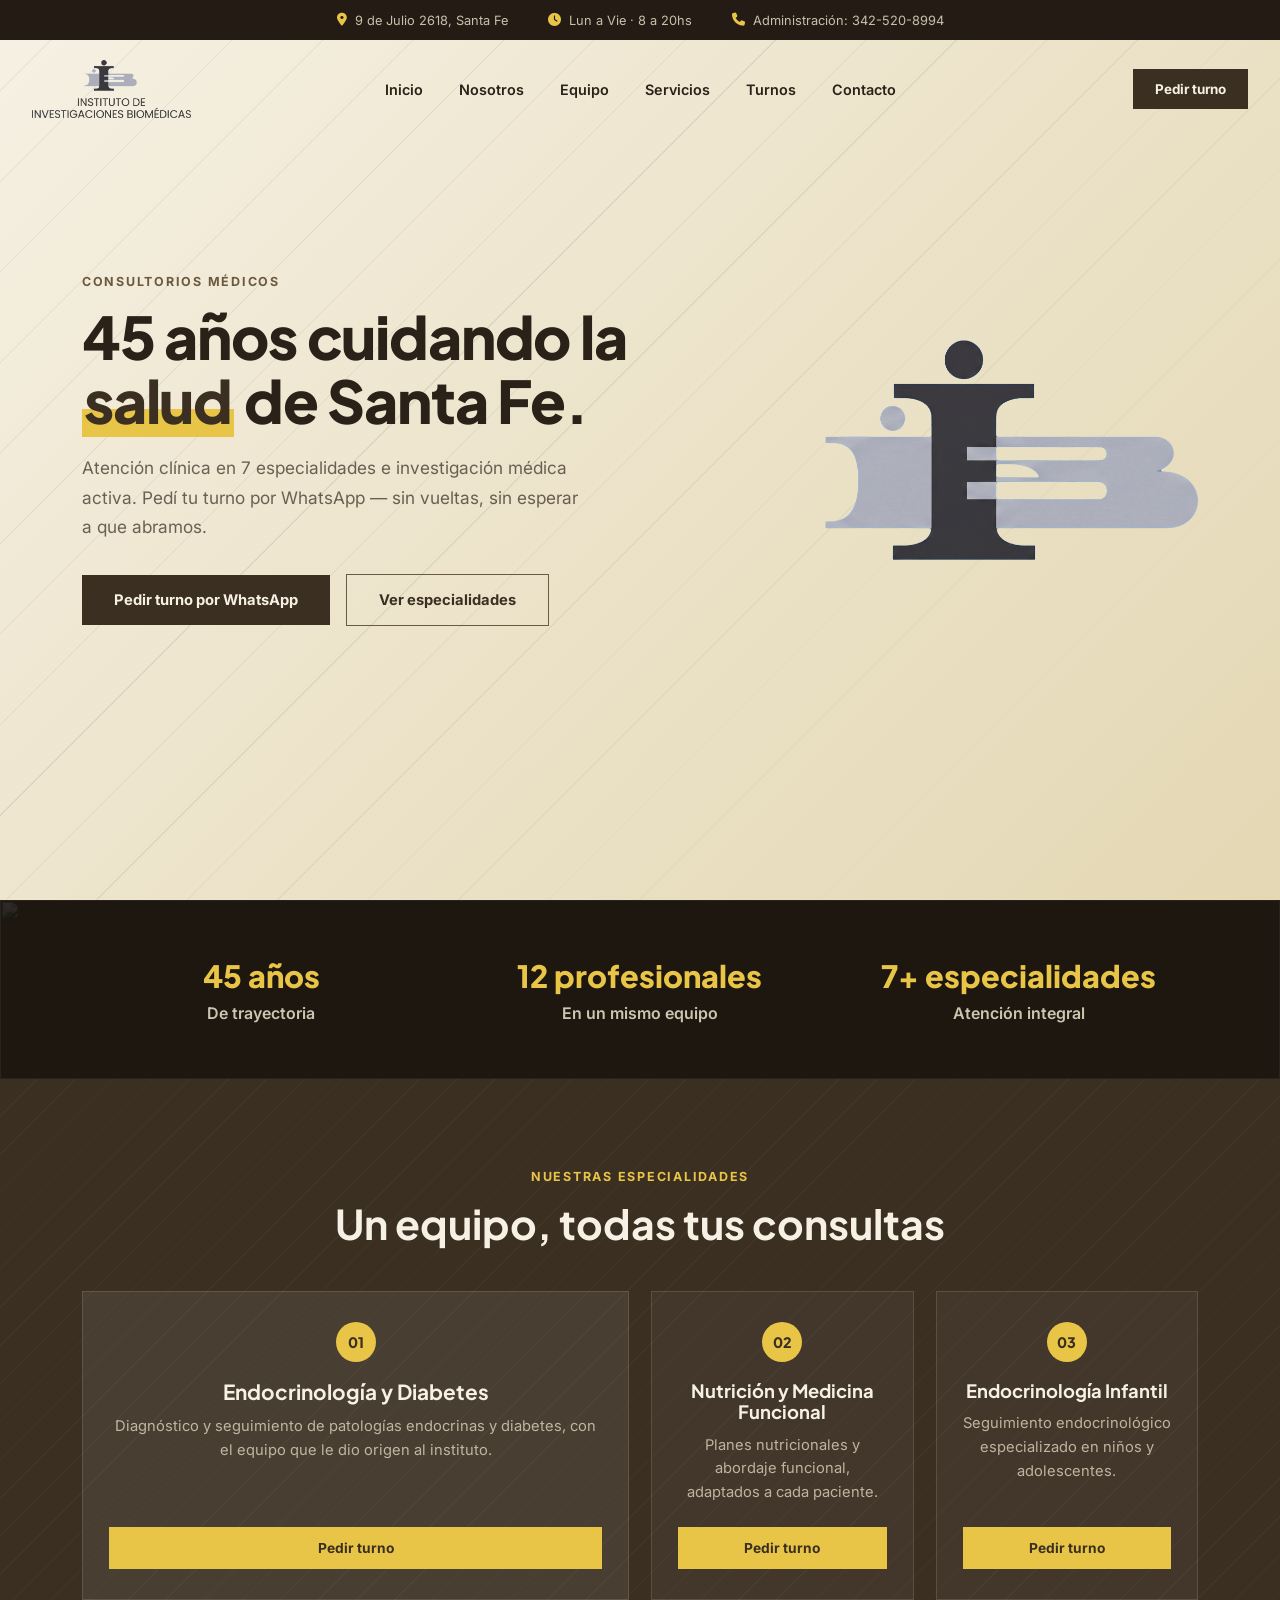
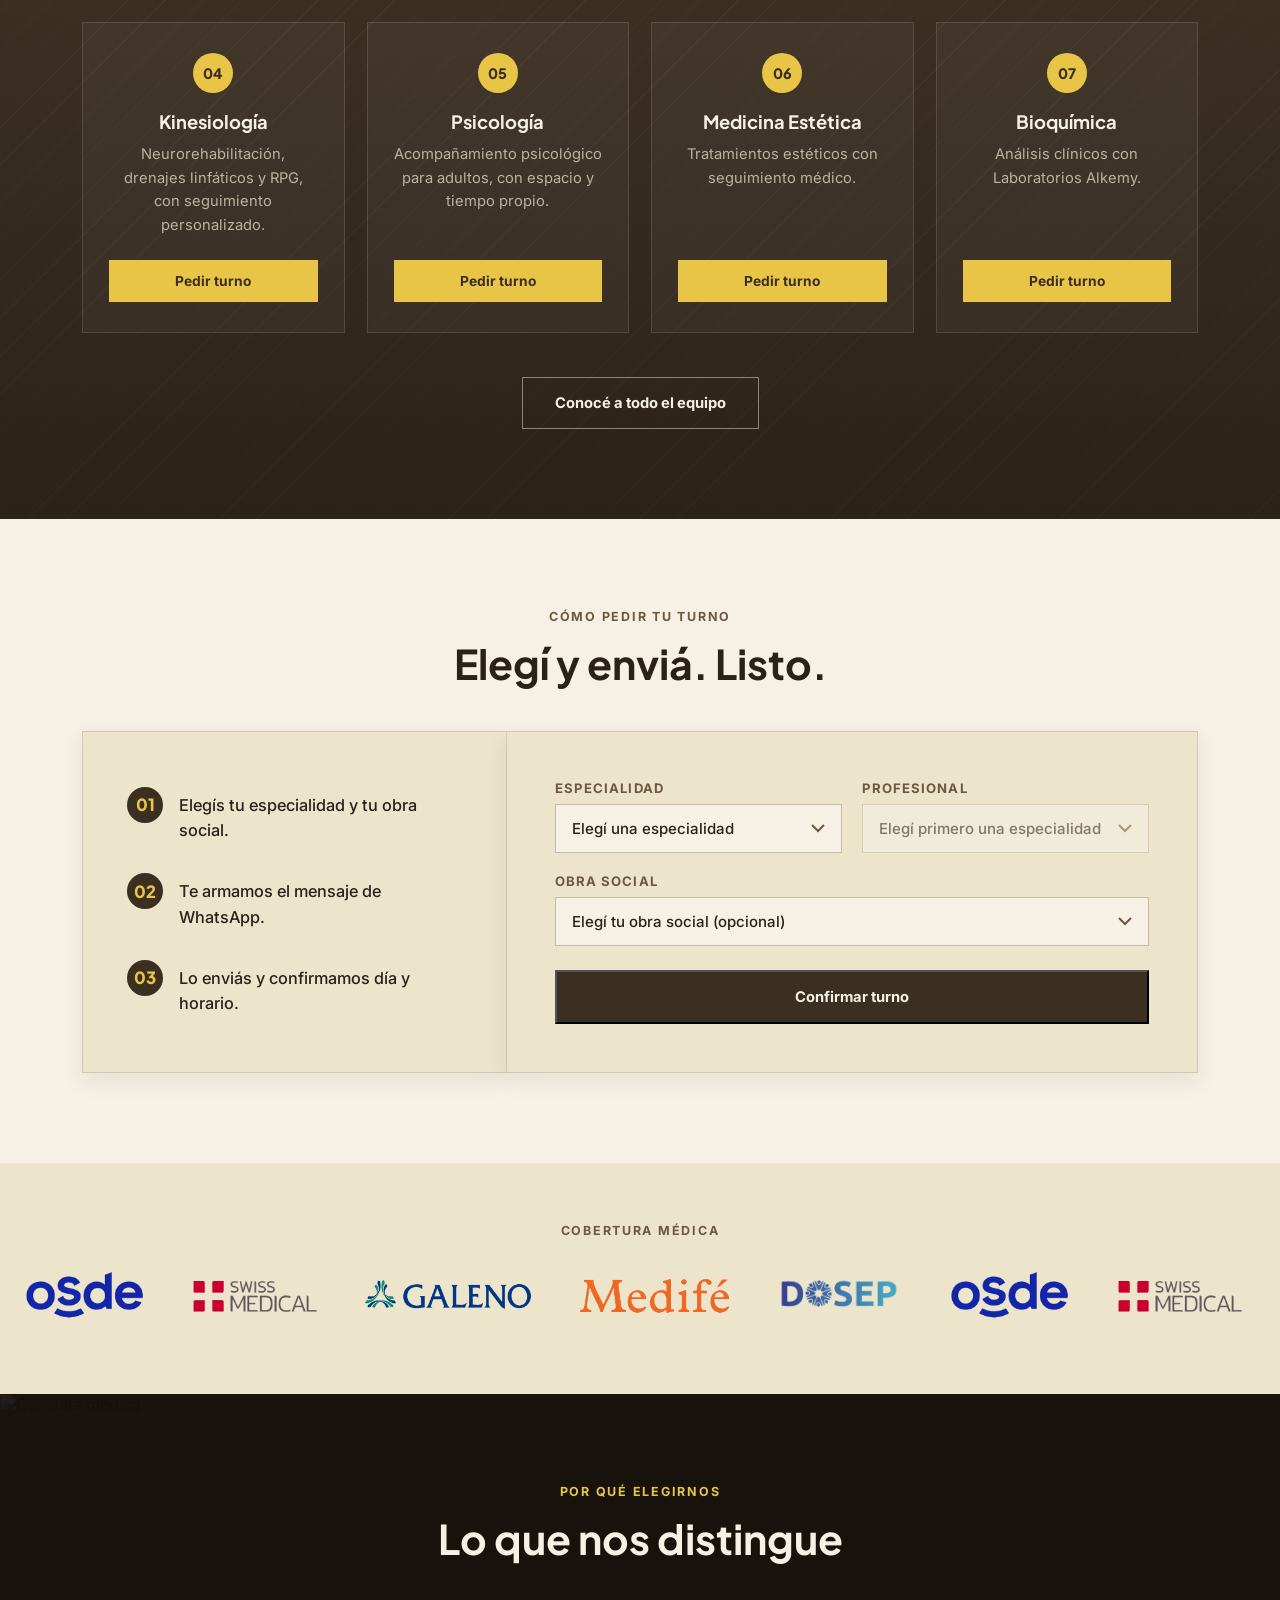
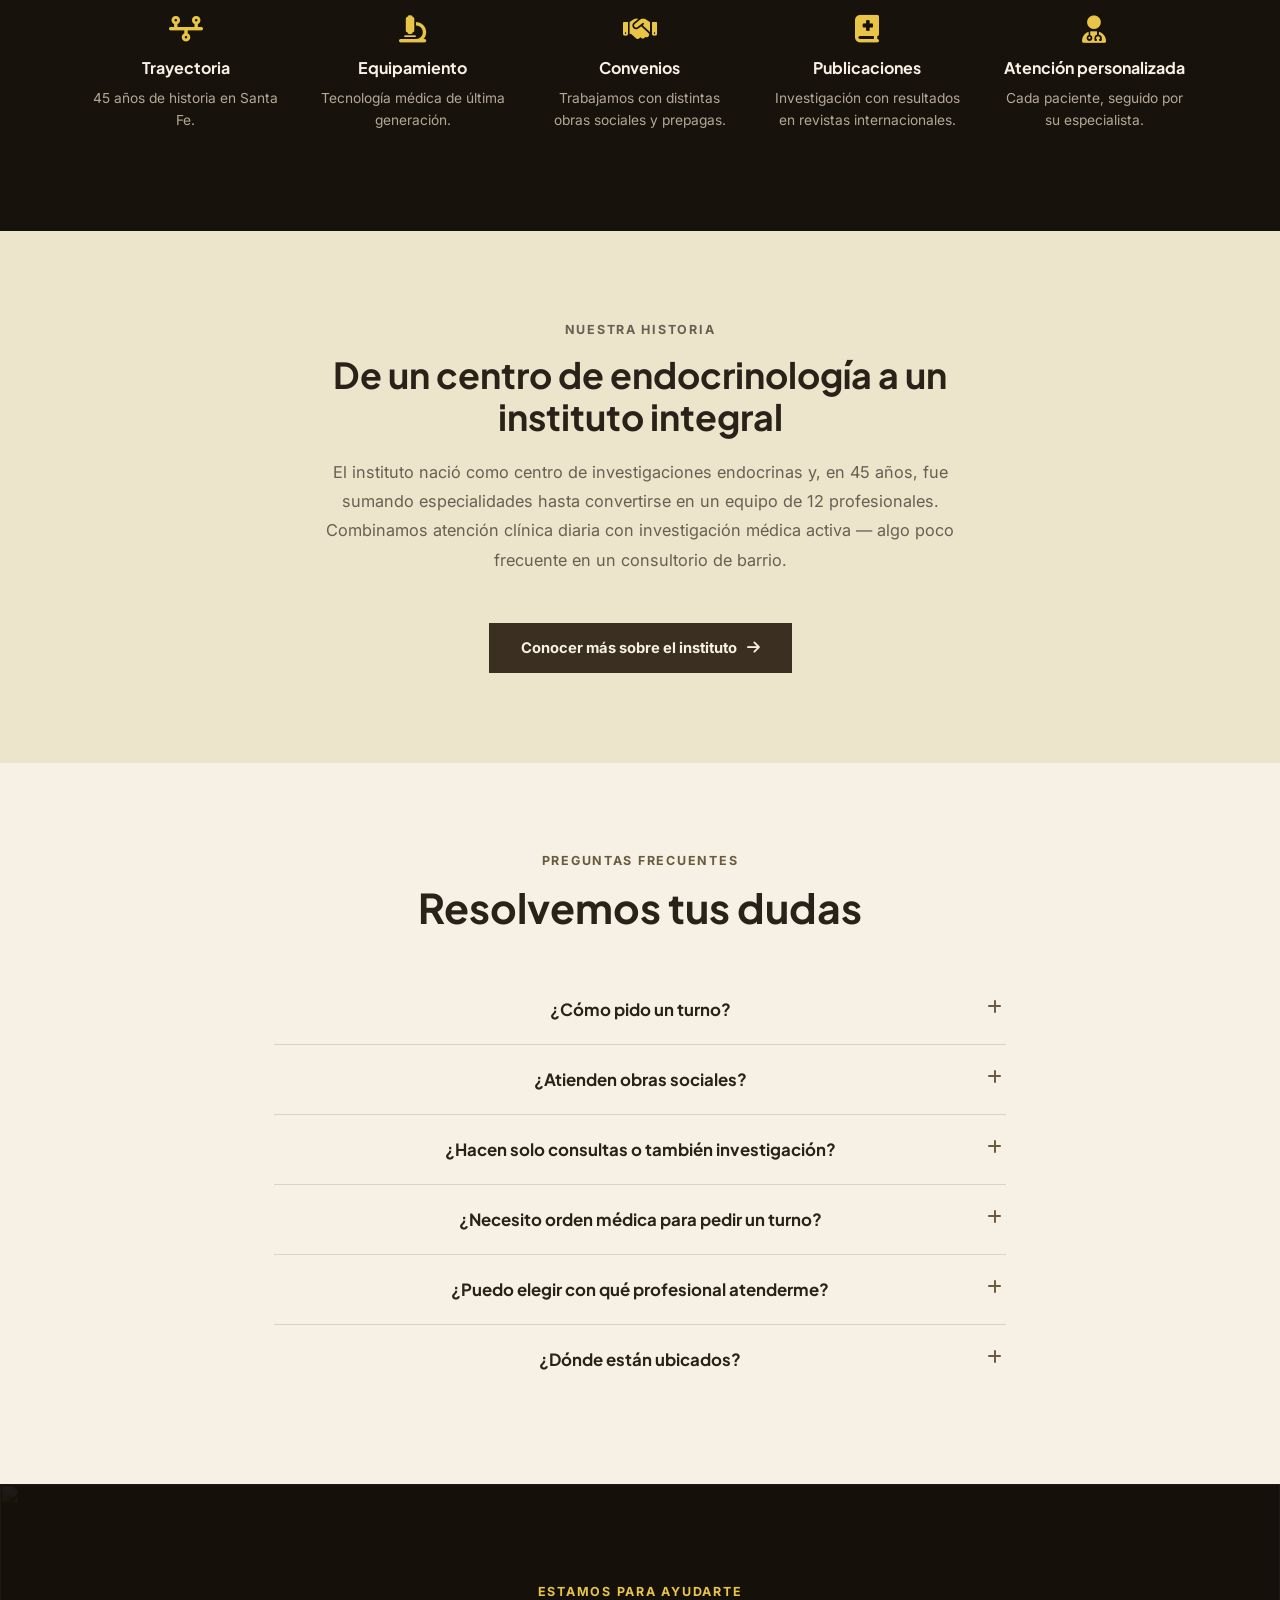
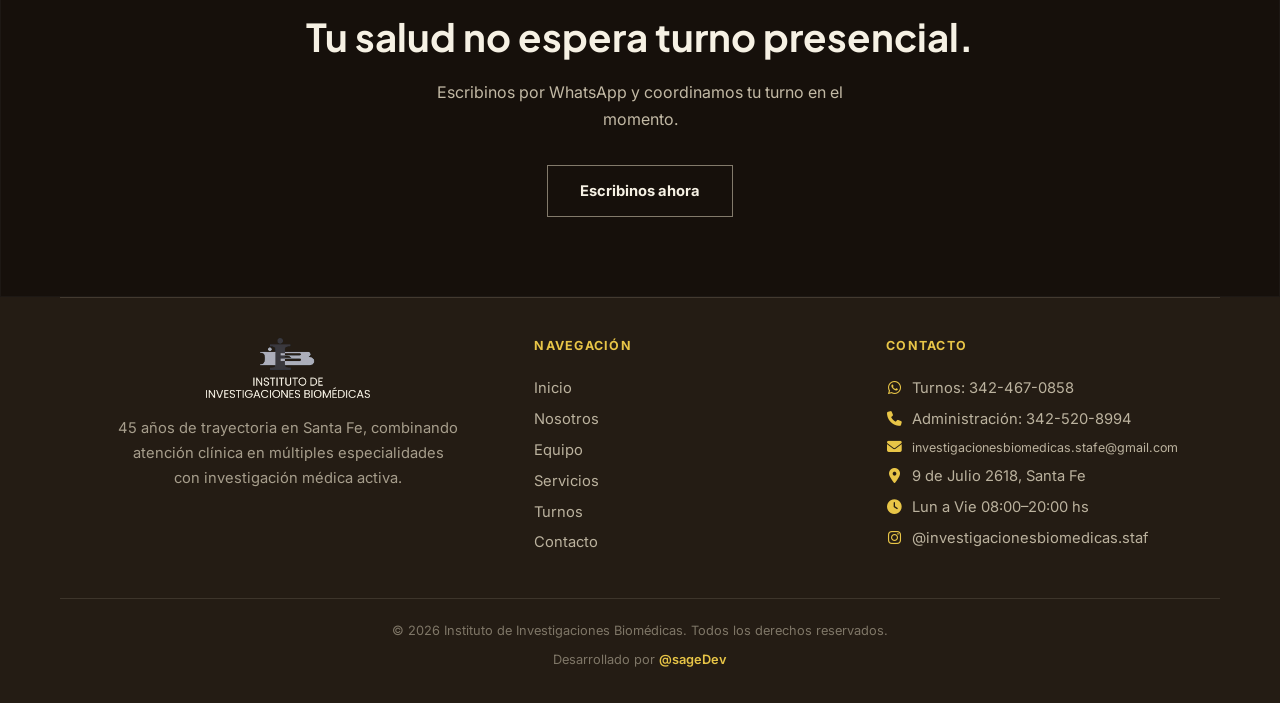
==== index.html @ 54dab8b4 "first commit" ====
<!DOCTYPE html>
<html lang="es">
<head>
<meta charset="UTF-8" />
<meta name="viewport" content="width=device-width, initial-scale=1.0" />
<title>Instituto de Investigaciones Biomédicas — Santa Fe</title>
<meta name="description" content="45 años de trayectoria en Santa Fe. Atención clínica en 7 especialidades e investigación médica activa. Pedí tu turno por WhatsApp." />
<link rel="icon" type="image/png" href="favicon.png" />
<meta property="og:title" content="Instituto de Investigaciones Biomédicas — Santa Fe" />
<meta property="og:description" content="45 años cuidando la salud de Santa Fe." />
<meta property="og:image" content="og.png" />
<link rel="preconnect" href="https://fonts.googleapis.com">
<link rel="preconnect" href="https://fonts.gstatic.com" crossorigin>
<link href="https://fonts.googleapis.com/css2?family=Plus+Jakarta+Sans:wght@500;600;700;800&family=Inter:wght@400;500;600;700&display=swap" rel="stylesheet">
<link rel="stylesheet" href="https://cdnjs.cloudflare.com/ajax/libs/font-awesome/6.4.0/css/all.min.css">
<link rel="stylesheet" href="styles.css" />
</head>
<body>

<div class="topbar" id="topbar">
  <div class="topbar-inner">
    <a href="https://www.google.com/maps/search/?api=1&query=9+de+Julio+2618,+Santa+Fe" target="_blank" rel="noopener"><i class="fa-solid fa-location-dot"></i> 9 de Julio 2618, Santa Fe</a>
    <span><i class="fa-solid fa-clock"></i> Lun a Vie · 8 a 20hs</span>
    <a href="tel:+543425208994" target="_blank" rel="noopener"><i class="fa-solid fa-phone"></i> Administración: 342-520-8994</a>
  </div>
</div>

<header id="siteHeader">
  <div class="h-inner">
    <a class="h-logo" href="index.html#top">
      <img src="logo-texto.png" alt="Instituto de Investigaciones Biomédicas" />
    </a>
    <nav class="desk">
      <a href="index.html#top">Inicio</a>
      <a href="nosotros.html">Nosotros</a>
      <a href="equipo.html">Equipo</a>
      <a href="index.html#especialidades">Servicios</a>
      <a href="index.html#turno">Turnos</a>
      <a href="contacto.html">Contacto</a>
    </nav>
    <a href="https://wa.me/5493424670858?text=Hola%2C%20quiero%20pedir%20un%20turno." class="h-cta" target="_blank" rel="noopener">Pedir turno</a>
  </div>
</header>

<div class="burger" id="burger">
  <span></span><span></span><span></span>
</div>
<div id="moverlay"></div>
<nav id="mnav">
  <img src="logo-texto.png" alt="Instituto de Investigaciones Biomédicas" class="mnav-badge" />
  <div class="mnav-divider"></div>
  <a href="index.html#top">Inicio</a>
  <a href="nosotros.html">Nosotros</a>
  <a href="equipo.html">Equipo</a>
  <a href="index.html#especialidades">Servicios</a>
  <a href="index.html#turno">Turnos</a>
  <a href="contacto.html">Contacto</a>
  <a href="https://wa.me/5493424670858?text=Hola%2C%20quiero%20pedir%20un%20turno." class="mnav-cta" target="_blank" rel="noopener">Pedir turno</a>
</nav>

<!-- ═══ HERO ═══ -->
<section class="hero" id="top">
  <div class="hero-grid">
    <div class="hero-inner">
      <p class="eyebrow reveal">Consultorios médicos</p>
      <h1 class="reveal">45 años cuidando la <em>salud</em> de Santa&nbsp;Fe.</h1>
      <p class="hero-sub reveal">Atención clínica en 7 especialidades e investigación médica activa. Pedí tu turno por WhatsApp — sin vueltas, sin esperar a que abramos.</p>
      <div class="hero-ctas reveal">
        <a href="https://wa.me/5493424670858?text=Hola%2C%20quiero%20pedir%20un%20turno." class="btn btn-solid" target="_blank" rel="noopener">Pedir turno por WhatsApp</a>
        <a href="#especialidades" class="btn btn-ghost">Ver especialidades</a>
      </div>
    </div>
    <div class="hero-visual reveal">
      <img src="isologo.png" alt="" />
    </div>
  </div>
</section>

<!-- ═══ FRANJA DE IDENTIDAD ═══ -->
<section class="id-strip">
  <div class="id-strip-bg"><img src="https://images.pexels.com/photos/33812025/pexels-photo-33812025.jpeg?cs=srgb&fm=jpg" alt="" /></div>
  <div class="id-strip-tint"></div>
  <div class="id-strip-inner">
    <div class="id-stat reveal">
      <span class="id-num"><span class="count" data-target="45">0</span> años</span>
      <span class="id-label">De trayectoria</span>
    </div>
    <div class="id-stat reveal">
      <span class="id-num"><span class="count" data-target="12">0</span> profesionales</span>
      <span class="id-label">En un mismo equipo</span>
    </div>
    <div class="id-stat reveal">
      <span class="id-num"><span class="count" data-target="7">0</span>+ especialidades</span>
      <span class="id-label">Atención integral</span>
    </div>
  </div>
</section>

<!-- ═══ ESPECIALIDADES ═══ -->
<section class="specialties" id="especialidades">
  <div class="sec-head">
    <p class="eyebrow reveal">Nuestras especialidades</p>
    <h2 class="reveal">Un equipo, todas tus consultas</h2>
  </div>
  <div class="specialties-grid">
    <div class="spec-card reveal">
      <span class="spec-badge">01</span>
      <h3>Endocrinología y Diabetes</h3>
      <p>Diagnóstico y seguimiento de patologías endocrinas y diabetes, con el equipo que le dio origen al instituto.</p>
      <a href="https://wa.me/5493424670858?text=Hola%2C%20quiero%20pedir%20un%20turno%20en%20Endocrinolog%C3%ADa%20y%20Diabetes." class="spec-btn" target="_blank" rel="noopener">Pedir turno</a>
    </div>
    <div class="spec-card reveal">
      <span class="spec-badge">02</span>
      <h3>Nutrición y Medicina Funcional</h3>
      <p>Planes nutricionales y abordaje funcional, adaptados a cada paciente.</p>
      <a href="https://wa.me/5493424670858?text=Hola%2C%20quiero%20pedir%20un%20turno%20en%20Nutrici%C3%B3n%20y%20Medicina%20Funcional." class="spec-btn" target="_blank" rel="noopener">Pedir turno</a>
    </div>
    <div class="spec-card reveal">
      <span class="spec-badge">03</span>
      <h3>Endocrinología Infantil</h3>
      <p>Seguimiento endocrinológico especializado en niños y adolescentes.</p>
      <a href="https://wa.me/5493424670858?text=Hola%2C%20quiero%20pedir%20un%20turno%20en%20Endocrinolog%C3%ADa%20Infantil." class="spec-btn" target="_blank" rel="noopener">Pedir turno</a>
    </div>
    <div class="spec-card reveal">
      <span class="spec-badge">04</span>
      <h3>Kinesiología</h3>
      <p>Neurorehabilitación, drenajes linfáticos y RPG, con seguimiento personalizado.</p>
      <a href="https://wa.me/5493424670858?text=Hola%2C%20quiero%20pedir%20un%20turno%20en%20Kinesiolog%C3%ADa." class="spec-btn" target="_blank" rel="noopener">Pedir turno</a>
    </div>
    <div class="spec-card reveal">
      <span class="spec-badge">05</span>
      <h3>Psicología</h3>
      <p>Acompañamiento psicológico para adultos, con espacio y tiempo propio.</p>
      <a href="https://wa.me/5493424670858?text=Hola%2C%20quiero%20pedir%20un%20turno%20en%20Psicolog%C3%ADa." class="spec-btn" target="_blank" rel="noopener">Pedir turno</a>
    </div>
    <div class="spec-card reveal">
      <span class="spec-badge">06</span>
      <h3>Medicina Estética</h3>
      <p>Tratamientos estéticos con seguimiento médico.</p>
      <a href="https://wa.me/5493424670858?text=Hola%2C%20quiero%20pedir%20un%20turno%20en%20Medicina%20Est%C3%A9tica." class="spec-btn" target="_blank" rel="noopener">Pedir turno</a>
    </div>
    <div class="spec-card reveal">
      <span class="spec-badge">07</span>
      <h3>Bioquímica</h3>
      <p>Análisis clínicos con Laboratorios Alkemy.</p>
      <a href="https://wa.me/5493424670858?text=Hola%2C%20quiero%20pedir%20un%20turno%20para%20an%C3%A1lisis%20bioqu%C3%ADmicos." class="spec-btn" target="_blank" rel="noopener">Pedir turno</a>
    </div>
  </div>
  <div class="specialties-more">
    <a href="equipo.html" class="btn btn-ghost-light">Conocé a todo el equipo</a>
  </div>
</section>

<!-- ═══ PEDÍ TU TURNO — widget interactivo ═══ -->
<section class="turno-block" id="turno">
  <div class="sec-head">
    <p class="eyebrow reveal">Cómo pedir tu turno</p>
    <h2 class="reveal">Elegí y enviá. Listo.</h2>
  </div>
  <div class="turno-card reveal">
    <div class="turno-card-steps">
      <div class="turno-step"><span class="turno-step-num">01</span><p>Elegís tu especialidad y tu obra social.</p></div>
      <div class="turno-step"><span class="turno-step-num">02</span><p>Te armamos el mensaje de WhatsApp.</p></div>
      <div class="turno-step"><span class="turno-step-num">03</span><p>Lo enviás y confirmamos día y horario.</p></div>
    </div>
    <div class="turno-card-divider"></div>
    <div class="turno-card-form">
      <div class="turno-form-grid">
        <div class="turno-field">
          <p class="turno-widget-label">Especialidad</p>
          <select id="turnoEspecialidad" class="turno-select">
            <option value="">Elegí una especialidad</option>
            <option value="Endocrinología y Diabetes">Endocrinología y Diabetes</option>
            <option value="Nutrición y Medicina Funcional">Nutrición y Medicina Funcional</option>
            <option value="Endocrinología Infantil">Endocrinología Infantil</option>
            <option value="Kinesiología">Kinesiología</option>
            <option value="Psicología">Psicología</option>
            <option value="Medicina Estética">Medicina Estética</option>
            <option value="Bioquímica">Bioquímica</option>
          </select>
        </div>
        <div class="turno-field">
          <p class="turno-widget-label">Profesional</p>
          <select id="turnoProfesional" class="turno-select" disabled>
            <option value="">Elegí primero una especialidad</option>
          </select>
        </div>
        <div class="turno-field turno-field-full">
          <p class="turno-widget-label">Obra social</p>
          <select id="turnoObraSocial" class="turno-select">
            <option value="">Elegí tu obra social (opcional)</option>
            <option value="OSDE">OSDE</option>
            <option value="Swiss Medical">Swiss Medical</option>
            <option value="Galeno">Galeno</option>
            <option value="Medifé">Medifé</option>
            <option value="DOSEP">DOSEP</option>
            <option value="Particular">Particular / Otra</option>
          </select>
        </div>
      </div>
      <button class="btn btn-solid turno-submit" onclick="pedirTurno()">Confirmar turno</button>
    </div>
  </div>
</section>

<!-- ═══ CONVENIOS — ticker de obras sociales ═══ -->
<section class="convenios">
  <div class="sec-head">
    <p class="eyebrow reveal">Cobertura médica</p>
  </div>
  <div class="convenios-track-wrap">
    <div class="convenios-track" id="convTrack">
      <div class="conv-item"><img src="logo-osde.png" alt="OSDE" /></div>
      <div class="conv-item"><img src="logo-swiss.png" alt="Swiss Medical" /></div>
      <div class="conv-item conv-item-galeno"><img src="logo-galeno.png" alt="Galeno" class="conv-logo-galeno" /></div>
      <div class="conv-item conv-item-medife"><img src="logo-medife.png" alt="Medifé" class="conv-logo-medife" /></div>
      <div class="conv-item"><img src="logo-dosep.png" alt="DOSEP" class="conv-logo-dosep" /></div>
      <div class="conv-item"><img src="logo-osde.png" alt="OSDE" /></div>
      <div class="conv-item"><img src="logo-swiss.png" alt="Swiss Medical" /></div>
      <div class="conv-item conv-item-galeno"><img src="logo-galeno.png" alt="Galeno" class="conv-logo-galeno" /></div>
      <div class="conv-item conv-item-medife"><img src="logo-medife.png" alt="Medifé" class="conv-logo-medife" /></div>
      <div class="conv-item"><img src="logo-dosep.png" alt="DOSEP" class="conv-logo-dosep" /></div>
      <div class="conv-item"><img src="logo-osde.png" alt="OSDE" /></div>
      <div class="conv-item"><img src="logo-swiss.png" alt="Swiss Medical" /></div>
      <div class="conv-item conv-item-galeno"><img src="logo-galeno.png" alt="Galeno" class="conv-logo-galeno" /></div>
      <div class="conv-item conv-item-medife"><img src="logo-medife.png" alt="Medifé" class="conv-logo-medife" /></div>
      <div class="conv-item"><img src="logo-dosep.png" alt="DOSEP" class="conv-logo-dosep" /></div>
      <div class="conv-item"><img src="logo-osde.png" alt="OSDE" /></div>
      <div class="conv-item"><img src="logo-swiss.png" alt="Swiss Medical" /></div>
      <div class="conv-item conv-item-galeno"><img src="logo-galeno.png" alt="Galeno" class="conv-logo-galeno" /></div>
      <div class="conv-item conv-item-medife"><img src="logo-medife.png" alt="Medifé" class="conv-logo-medife" /></div>
      <div class="conv-item"><img src="logo-dosep.png" alt="DOSEP" class="conv-logo-dosep" /></div>
    </div>
  </div>
</section>

<!-- ═══ POR QUÉ ELEGIRNOS ═══ -->
<section class="why-row">
  <div class="why-bg"><img src="https://images.pexels.com/photos/8413217/pexels-photo-8413217.jpeg?cs=srgb&fm=jpg" alt="Consulta médica" /></div>
  <div class="why-tint"></div>
  <div class="sec-head">
    <p class="eyebrow reveal">Por qué elegirnos</p>
    <h2 class="reveal">Lo que nos distingue</h2>
  </div>
  <div class="why-grid">
    <div class="why-card reveal">
      <i class="fa-solid fa-timeline"></i>
      <h4>Trayectoria</h4>
      <p>45 años de historia en Santa Fe.</p>
    </div>
    <div class="why-card reveal">
      <i class="fa-solid fa-microscope"></i>
      <h4>Equipamiento</h4>
      <p>Tecnología médica de última generación.</p>
    </div>
    <div class="why-card reveal">
      <i class="fa-solid fa-handshake"></i>
      <h4>Convenios</h4>
      <p>Trabajamos con distintas obras sociales y prepagas.</p>
    </div>
    <div class="why-card reveal">
      <i class="fa-solid fa-book-medical"></i>
      <h4>Publicaciones</h4>
      <p>Investigación con resultados en revistas internacionales.</p>
    </div>
    <div class="why-card reveal">
      <i class="fa-solid fa-user-doctor"></i>
      <h4>Atención personalizada</h4>
      <p>Cada paciente, seguido por su especialista.</p>
    </div>
  </div>
</section>

<!-- ═══ SOBRE EL INSTITUTO ═══ -->
<section class="about-teaser">
  <div class="about-teaser-inner">
    <p class="eyebrow reveal">Nuestra historia</p>
    <h2 class="reveal">De un centro de endocrinología a un instituto integral</h2>
    <p class="reveal">El instituto nació como centro de investigaciones endocrinas y, en 45 años, fue sumando especialidades hasta convertirse en un equipo de 12 profesionales. Combinamos atención clínica diaria con investigación médica activa — algo poco frecuente en un consultorio de barrio.</p>
    <a href="nosotros.html" class="btn btn-solid reveal">Conocer más sobre el instituto <i class="fa-solid fa-arrow-right"></i></a>
  </div>
</section>

<!-- ═══ FAQ ═══ -->
<section class="faq" id="faq">
  <div class="sec-head">
    <p class="eyebrow reveal">Preguntas frecuentes</p>
    <h2 class="reveal">Resolvemos tus dudas</h2>
  </div>
  <div class="faq-list">
    <div class="faq-item reveal">
      <div class="faq-body">
        <button class="faq-q" onclick="toggleFaq(this)">
          <span>¿Cómo pido un turno?</span>
          <span class="faq-icon"><i class="fa-solid fa-plus"></i></span>
        </button>
        <div class="faq-a">
          <p>Por WhatsApp: elegís la especialidad en esta web y te escribimos para coordinar día y horario.</p>
        </div>
      </div>
    </div>
    <div class="faq-item reveal">
      <div class="faq-body">
        <button class="faq-q" onclick="toggleFaq(this)">
          <span>¿Atienden obras sociales?</span>
          <span class="faq-icon"><i class="fa-solid fa-plus"></i></span>
        </button>
        <div class="faq-a">
          <p>Sí, trabajamos con distintas obras sociales y prepagas, además de atención particular. Contanos la tuya por WhatsApp y te confirmamos la cobertura.</p>
        </div>
      </div>
    </div>
    <div class="faq-item reveal">
      <div class="faq-body">
        <button class="faq-q" onclick="toggleFaq(this)">
          <span>¿Hacen solo consultas o también investigación?</span>
          <span class="faq-icon"><i class="fa-solid fa-plus"></i></span>
        </button>
        <div class="faq-a">
          <p>Las dos cosas: atendemos pacientes y además llevamos adelante investigación básica y estudios clínicos, con publicaciones en revistas internacionales.</p>
        </div>
      </div>
    </div>
    <div class="faq-item reveal">
      <div class="faq-body">
        <button class="faq-q" onclick="toggleFaq(this)">
          <span>¿Necesito orden médica para pedir un turno?</span>
          <span class="faq-icon"><i class="fa-solid fa-plus"></i></span>
        </button>
        <div class="faq-a">
          <p>Depende de la especialidad y de tu cobertura. Contanos tu caso por WhatsApp y te decimos exactamente qué necesitás traer.</p>
        </div>
      </div>
    </div>
    <div class="faq-item reveal">
      <div class="faq-body">
        <button class="faq-q" onclick="toggleFaq(this)">
          <span>¿Puedo elegir con qué profesional atenderme?</span>
          <span class="faq-icon"><i class="fa-solid fa-plus"></i></span>
        </button>
        <div class="faq-a">
          <p>Sí. Al pedir tu turno podés indicarnos si ya conocés a algún profesional del equipo, o te asignamos uno según la especialidad y disponibilidad.</p>
        </div>
      </div>
    </div>
    <div class="faq-item reveal">
      <div class="faq-body">
        <button class="faq-q" onclick="toggleFaq(this)">
          <span>¿Dónde están ubicados?</span>
          <span class="faq-icon"><i class="fa-solid fa-plus"></i></span>
        </button>
        <div class="faq-a">
          <p>En 9 de Julio 2618, Santa Fe. Atendemos de forma presencial, de lunes a viernes de 8 a 20hs.</p>
        </div>
      </div>
    </div>
  </div>
</section>

<!-- ═══ CTA + FOOTER ═══ -->
<div class="close-block">
  <div class="close-cta">
    <div class="close-cta-bg"><img src="https://images.pexels.com/photos/7088834/pexels-photo-7088834.jpeg?cs=srgb&fm=jpg" alt="" /></div>
    <div class="close-cta-tint"></div>
    <p class="eyebrow eyebrow-light reveal">Estamos para ayudarte</p>
    <h2>Tu salud no espera turno presencial.</h2>
    <p class="close-cta-sub reveal">Escribinos por WhatsApp y coordinamos tu turno en el momento.</p>
    <a href="https://wa.me/5493424670858?text=Hola%2C%20quiero%20pedir%20un%20turno." class="btn btn-ghost-light" target="_blank" rel="noopener">Escribinos ahora</a>
  </div>
  <footer class="footer">
    <div class="footer-top">
      <div class="footer-brand">
        <img src="logo-texto-light.png" alt="Instituto de Investigaciones Biomédicas" />
        <p class="footer-tagline">45 años de trayectoria en Santa Fe, combinando atención clínica en múltiples especialidades con investigación médica activa.</p>
      </div>
      <div class="footer-col">
        <h5>Navegación</h5>
        <a href="index.html#top">Inicio</a>
        <a href="nosotros.html">Nosotros</a>
        <a href="equipo.html">Equipo</a>
        <a href="index.html#especialidades">Servicios</a>
        <a href="index.html#turno">Turnos</a>
        <a href="contacto.html">Contacto</a>
      </div>
      <div class="footer-col">
        <h5>Contacto</h5>
        <a href="https://wa.me/5493424670858?text=Hola%2C%20quiero%20pedir%20un%20turno." target="_blank" rel="noopener"><i class="fa-brands fa-whatsapp"></i> Turnos: 342-467-0858</a>
        <p><i class="fa-solid fa-phone"></i> Administración: 342-520-8994</p>
        <a href="mailto:investigacionesbiomedicas.stafe@gmail.com" target="_blank" rel="noopener" class="footer-email"><i class="fa-solid fa-envelope"></i> investigacionesbiomedicas.stafe@gmail.com</a>
        <p><i class="fa-solid fa-location-dot"></i> 9 de Julio 2618, Santa Fe</p>
        <p><i class="fa-solid fa-clock"></i> Lun a Vie 08:00–20:00 hs</p>
        <a href="https://www.instagram.com/investigacionesbiomedicas.staf/" target="_blank" rel="noopener"><i class="fa-brands fa-instagram"></i> @investigacionesbiomedicas.staf</a>
      </div>
    </div>
    <div class="footer-bottom">
      <span>© 2026 Instituto de Investigaciones Biomédicas. Todos los derechos reservados.</span>
      <span class="footer-credit">Desarrollado por <a href="https://instagram.com/sagedev" target="_blank" rel="noopener">@sageDev</a></span>
    </div>
  </footer>
</div>

<a href="https://wa.me/5493424670858?text=Hola%2C%20quiero%20pedir%20un%20turno." class="wap-float" aria-label="WhatsApp" target="_blank" rel="noopener"><i class="fa-brands fa-whatsapp"></i></a>
<button class="top-float" id="topFloat" aria-label="Volver arriba"><i class="fa-solid fa-chevron-up"></i></button>

<script src="main.js"></script>
</body>
</html>
---- styles.css ----
/* ═══ RESET & BASE ═══ */
* { margin: 0; padding: 0; box-sizing: border-box; }
html { color-scheme: only light; scroll-behavior: smooth; overflow-x: hidden; max-width: 100%; }

:root {
  --cream: #EDE4CC;
  --cream-soft: #F6F1E4;
  --brown-dark: #3B2F22;
  --brown-mid: #6B5A3F;
  --yellow: #E8C547;
  --ink: #2A2118;
  --ink-soft: rgba(42, 33, 24, .68);
  --line: rgba(42, 33, 24, .14);
  --line-strong: rgba(107, 90, 63, .35);
  --brown-darker: #241C14;
}

body { font-family: 'Inter', sans-serif; color: var(--ink); background: var(--cream); overflow-x: hidden; position: relative; }

h1, h2, h3, h4 { font-family: 'Plus Jakarta Sans', sans-serif; font-weight: 700; line-height: 1.15; color: var(--ink); }
a { text-decoration: none; color: inherit; }
ul { list-style: none; }
img { max-width: 100%; display: block; }
button { font-family: inherit; cursor: pointer; }
section { position: relative; z-index: 1; padding: 90px 0; }

.eyebrow { font-family: 'Inter', sans-serif; text-transform: uppercase; letter-spacing: .14em; font-size: .78rem; font-weight: 700; color: var(--brown-mid); margin-bottom: 1rem; }
.eyebrow-light { color: var(--yellow); }

.sec-head { max-width: 680px; margin: 0 auto 44px; text-align: center; padding: 0 24px; }
.sec-head h2 { font-size: clamp(2rem, 3.2vw, 2.6rem); }
#especialidades .sec-head { max-width: 780px; }

.btn { display: inline-flex; align-items: center; justify-content: center; gap: 10px; font-family: 'Inter', sans-serif; font-weight: 700; font-size: .92rem; padding: 16px 32px; border-radius: 0; cursor: pointer; transition: all .25s ease; }
.btn-solid { background: var(--brown-dark); color: var(--cream-soft); }
.btn-solid:hover { background: var(--brown-darker); }
.btn-ghost { background: transparent; border: 1.5px solid var(--brown-mid); color: var(--brown-dark); }
.btn-ghost:hover { background: var(--brown-dark); border-color: var(--brown-dark); color: var(--cream-soft); }
.btn-ghost-light { background: transparent; border: 1.5px solid rgba(237,228,204,.5); color: var(--cream-soft); }
.btn-ghost-light:hover { border-color: var(--yellow); background: var(--yellow); color: var(--brown-dark); }

.reveal { opacity: 0; transform: translateY(24px); transition: opacity .7s ease, transform .7s cubic-bezier(.2,.7,.2,1); }
.reveal.in { opacity: 1; transform: none; }

/* ═══ BURGER / MOBILE MENU ═══ */
.burger { display: none; position: fixed; top: 49px; right: 24px; transform: translateY(-50%); width: 22px; height: 15px; cursor: pointer; z-index: 300; flex-direction: column; justify-content: space-between; }
.burger span { display: block; width: 100%; height: 2px; background: var(--ink); transition: all .3s ease; }
.burger.open span:nth-child(1) { transform: translateY(6.5px) rotate(45deg); }
.burger.open span:nth-child(2) { opacity: 0; }
.burger.open span:nth-child(3) { transform: translateY(-6.5px) rotate(-45deg); }

#mnav {
  position: fixed; top: 0; right: 0; width: 80%; max-width: 300px; height: 100vh;
  background: var(--cream-soft);
  z-index: 260; padding: 100px 32px 40px; display: flex; flex-direction: column; align-items: center; justify-content: center; gap: 24px;
  transform: translateX(100%); transition: transform .4s cubic-bezier(.2,.8,.2,1);
}
#mnav.open { transform: translateX(0); }
.mnav-badge { width: 200px; height: auto; margin-bottom: 16px; }
#mnav a { font-family: 'Plus Jakarta Sans', sans-serif; font-weight: 600; font-size: 1rem; color: var(--ink); }
#mnav a.mnav-cta { margin-top: 10px; background: var(--brown-dark); color: var(--cream-soft); padding: 12px 26px; font-family: 'Inter'; font-size: 1rem; font-weight: 700; border-radius: 0; }
.mnav-divider { width: 40px; height: 1px; background: var(--line-strong); margin-bottom: 6px; }
#moverlay { position: fixed; inset: 0; background: rgba(42,33,24,.5); z-index: 250; opacity: 0; pointer-events: none; transition: opacity .3s ease; }
#moverlay.open { opacity: 1; pointer-events: auto; }

/* ═══ TOPBAR — datos de contacto, se oculta al scrollear ═══ */
.topbar {
  position: fixed; top: 0; left: 0; right: 0; z-index: 210; height: 40px;
  background: var(--brown-darker); transition: transform .35s ease;
}
.topbar.hide { transform: translateY(-100%); }
.topbar-inner {
  max-width: 1280px; height: 100%; margin: 0 auto; padding: 0 32px;
  display: flex; align-items: center; justify-content: center; gap: 40px;
}
.topbar-inner span, .topbar-inner a { display: flex; align-items: center; gap: 8px; font-size: .8rem; color: rgba(237,228,204,.82); white-space: nowrap; transition: color .2s ease; }
.topbar-inner a:hover { color: var(--yellow); }
.topbar-inner i { color: var(--yellow); font-size: .82rem; }

/* ═══ HEADER — transparente antes de scrollear ═══ */
header { position: fixed; top: 40px; left: 0; right: 0; z-index: 200; border-bottom: 1px solid transparent; transition: top .35s ease, border-color .3s ease, box-shadow .3s ease; }
header::before { content: ''; position: absolute; inset: 0; z-index: -1; background: var(--cream-soft); opacity: 0; transition: opacity .3s ease; }
header.scrolled::before { opacity: 1; }
header.scrolled { top: 0; border-bottom-color: var(--line); box-shadow: 0 4px 20px rgba(42,33,24,.08); }
.h-inner { max-width: 1280px; margin: 0 auto; padding: 0 32px; height: 98px; display: grid; grid-template-columns: 1fr auto 1fr; align-items: center; }
.h-logo { justify-self: start; display: block; }
.h-logo img { height: 58px; width: auto; }
nav.desk { display: flex; align-items: center; justify-content: center; gap: 36px; }
nav.desk a { font-family: 'Inter'; font-size: .9rem; font-weight: 600; color: var(--ink); position: relative; transition: color .3s ease; }
nav.desk a:hover { color: var(--brown-mid); }
nav.desk a::after { content: ''; position: absolute; left: 0; bottom: -6px; width: 0; height: 2px; background: var(--yellow); transition: width .3s ease; }
nav.desk a:hover::after { width: 100%; }
.h-cta { justify-self: end; display: inline-flex; align-items: center; gap: 8px; background: var(--brown-dark); color: var(--cream-soft); padding: 12px 22px; border-radius: 0; font-family: 'Inter'; font-size: .84rem; font-weight: 700; transition: background .25s ease; }
.h-cta:hover { background: var(--brown-darker); }

/* ═══ HERO — layout asimétrico, panel de marca ═══ */
.hero {
  position: relative; overflow: hidden; height: 100vh; height: 100svh;
  display: flex; align-items: center;
  padding: 0;
  background: linear-gradient(135deg, var(--cream-soft) 0%, var(--cream) 45%, #E4D8B4 100%);
}
.hero::before {
  content: ''; position: absolute; inset: 0; z-index: 0;
  background: repeating-linear-gradient(135deg, rgba(59,47,34,.09) 0px, rgba(59,47,34,.09) 1px, transparent 1px, transparent 64px);
  -webkit-mask-image: linear-gradient(135deg, #000 0%, #000 40%, transparent 85%);
  mask-image: linear-gradient(135deg, #000 0%, #000 40%, transparent 85%);
}
.hero-grid {
  position: relative; z-index: 2; width: 100%; max-width: 1180px; margin: 0 auto; padding: 0 32px;
  display: grid; grid-template-columns: 1.3fr .7fr; gap: 50px; align-items: center;
}
.hero-inner { max-width: 700px; }
.hero-inner h1 { font-size: clamp(2.6rem, 4.6vw, 4.2rem); font-weight: 800; line-height: 1.08; margin-bottom: 1.3rem; letter-spacing: -.02em; }
.hero-inner h1 em { font-style: normal; color: var(--brown-dark); background: linear-gradient(180deg, transparent 62%, var(--yellow) 62%); padding: 0 2px; }
.hero-sub { font-size: 1.08rem; color: var(--ink-soft); line-height: 1.7; max-width: 500px; margin: 0 0 2rem; }
.hero-ctas { display: flex; align-items: center; gap: 16px; flex-wrap: wrap; }
.hero-visual { display: flex; justify-content: center; }
.hero-visual img { width: 100%; max-width: 420px; height: auto; }

/* ═══ FRANJA DE IDENTIDAD — foto oscurecida, estilo premium ═══ */
.id-strip { position: relative; overflow: hidden; background: var(--brown-dark); padding: 56px 0; }
.id-strip-bg { position: absolute; inset: 0; z-index: 0; }
.id-strip-bg img { width: 100%; height: 100%; object-fit: cover; object-position: center 35%; filter: grayscale(.5) contrast(1.1) brightness(.45); }
.id-strip-tint { position: absolute; inset: 0; z-index: 1; background: rgba(20,15,10,.72); }
.id-strip-inner { position: relative; z-index: 2; max-width: 1180px; margin: 0 auto; padding: 0 32px; display: grid; grid-template-columns: repeat(3, 1fr); gap: 20px; text-align: center; }
.id-num { display: block; font-family: 'Plus Jakarta Sans', sans-serif; font-weight: 800; font-size: clamp(1.7rem, 2.4vw, 2.2rem); white-space: nowrap; color: var(--yellow); margin-bottom: 8px; }
.id-label { font-size: 1rem; font-weight: 600; color: rgba(237,228,204,.85); }

/* ═══ ESPECIALIDADES — fondo marrón, patrón sutil ═══ */
.specialties {
  background:
    linear-gradient(180deg, rgba(20,15,10,0) 0%, rgba(20,15,10,0) 50%, rgba(20,15,10,.4) 100%),
    repeating-linear-gradient(135deg, transparent 0px, transparent 26px, rgba(255,255,255,.03) 26px, rgba(255,255,255,.03) 27px),
    var(--brown-dark);
}
.specialties .eyebrow { color: var(--yellow); }
.specialties .sec-head h2 { color: var(--cream-soft); }
.specialties-grid { max-width: 1180px; margin: 0 auto; padding: 0 32px; display: grid; grid-template-columns: repeat(4, 1fr); gap: 22px; }
.spec-card {
  background: rgba(255,255,255,.04); border: 1px solid rgba(237,228,204,.14); border-radius: 0;
  padding: 30px 26px; display: flex; flex-direction: column; align-items: center; text-align: center; transition: all .25s ease;
}
.spec-card:hover { border-color: var(--yellow); transform: translateY(-3px); box-shadow: 0 12px 28px rgba(0,0,0,.35); }
.spec-card:first-child { grid-column: span 2; background: rgba(255,255,255,.07); }
.spec-card:first-child h3 { font-size: 1.3rem; }
.spec-badge {
  display: inline-flex; align-items: center; justify-content: center; width: 40px; height: 40px;
  background: var(--yellow); color: var(--brown-dark); border-radius: 50%;
  font-family: 'Plus Jakarta Sans', sans-serif; font-weight: 800; font-size: .9rem; margin-bottom: 18px;
}
.spec-card h3 { font-size: 1.15rem; margin-bottom: .7rem; color: var(--cream-soft); }
.spec-card p { color: rgba(237,228,204,.72); line-height: 1.6; font-size: .92rem; margin-bottom: 1.4rem; flex: 1; }
.spec-btn {
  width: 100%; display: flex; align-items: center; justify-content: center; gap: 8px;
  background: var(--yellow); color: var(--brown-dark); padding: 13px 18px; border-radius: 0;
  font-family: 'Inter'; font-weight: 700; font-size: .86rem; transition: background .25s ease;
}
.spec-btn:hover { background: var(--cream-soft); }
.specialties-more { text-align: center; margin-top: 44px; }

/* ═══ PEDÍ TU TURNO — card unificada, pasos + form ═══ */
.turno-block { background: var(--cream-soft); }
.turno-card { display: flex; max-width: 1180px; margin: 0 auto; padding: 0 32px; }
.turno-card-steps {
  flex: 0 0 38%; padding: 48px 44px; background: var(--cream); border: 1px solid var(--line); border-right: none;
  display: flex; flex-direction: column; justify-content: center; gap: 30px;
  box-shadow: 0 8px 22px rgba(42,33,24,.08);
}
.turno-card-divider { width: 1px; background: var(--line); position: relative; z-index: 1; }
.turno-card-form {
  flex: 1; padding: 48px 48px; background: var(--cream); border: 1px solid var(--line); border-left: none;
  box-shadow: 0 8px 22px rgba(42,33,24,.08);
}
.turno-form-grid { display: grid; grid-template-columns: 1fr 1fr; gap: 0 20px; }
.turno-field-full { grid-column: 1 / -1; }
.turno-step { display: flex; align-items: flex-start; gap: 16px; }
.turno-step-num { font-family: 'Plus Jakarta Sans', sans-serif; font-weight: 800; font-size: 1.05rem; color: var(--yellow); background: var(--brown-dark); width: 36px; height: 36px; border-radius: 50%; display: flex; align-items: center; justify-content: center; flex: 0 0 auto; }
.turno-step p { color: var(--ink); font-size: 1.02rem; font-weight: 500; line-height: 1.55; padding-top: 6px; }
.turno-widget-label { font-family: 'Inter'; font-weight: 700; font-size: .82rem; text-transform: uppercase; letter-spacing: .08em; color: var(--brown-mid); margin: 0 0 8px; }
.turno-select {
  width: 100%; padding: 14px 16px; margin-bottom: 20px; border-radius: 0; border: 1.5px solid var(--line-strong);
  background: var(--cream-soft); color: var(--ink); font-family: 'Inter'; font-size: .94rem; font-weight: 500;
  appearance: none; -webkit-appearance: none;
  background-image: url("data:image/svg+xml;utf8,<svg xmlns='http://www.w3.org/2000/svg' width='14' height='9'><path d='M1 1l6 6 6-6' stroke='%236B5A3F' stroke-width='2' fill='none' fill-rule='evenodd'/></svg>");
  background-repeat: no-repeat; background-position: right 16px center;
}
.turno-select:focus { outline: none; border-color: var(--brown-dark); }
.turno-select:disabled { opacity: .55; cursor: not-allowed; }
.turno-submit { width: 100%; margin-top: 4px; }

/* ═══ CONVENIOS — ticker de obras sociales ═══ */
.convenios { background: var(--cream); padding: 60px 0; text-align: center; }
.convenios .sec-head { margin-bottom: 20px; max-width: 900px; }
.convenios-track-wrap { overflow: hidden; }
.convenios-track { display: flex; width: max-content; align-items: center; animation: convScroll 46s linear infinite; }
.conv-item { display: flex; align-items: center; justify-content: center; width: 170px; height: 76px; padding: 0 20px; flex: 0 0 auto; }
.conv-item img { max-width: 100%; max-height: 100%; width: auto; height: auto; object-fit: contain; transition: transform .25s ease; }
.conv-item img.conv-logo-galeno { max-width: 175px; max-height: 76px; }
.conv-item img.conv-logo-medife { max-width: 160px; max-height: 76px; }
.conv-item img.conv-logo-dosep { max-width: 130px; max-height: 96px; }
.conv-item.conv-item-galeno { width: 215px; }
.conv-item.conv-item-medife { width: 200px; }
.conv-item:hover img { transform: scale(1.08); }
@keyframes convScroll { from { transform: translateX(0); } to { transform: translateX(-50%); } }

/* ═══ POR QUÉ ELEGIRNOS — con foto de fondo ═══ */
.why-row { position: relative; overflow: hidden; background: var(--brown-dark); }
.why-bg { position: absolute; inset: 0; z-index: 0; }
.why-bg img { width: 100%; height: 100%; object-fit: cover; object-position: center 30%; filter: grayscale(.4) contrast(1.1) brightness(.55); }
.why-tint { position: absolute; inset: 0; z-index: 1; background: linear-gradient(180deg, rgba(20,15,10,.88) 0%, rgba(20,15,10,.93) 100%); }
.why-row .sec-head, .why-row .why-grid { position: relative; z-index: 2; }
.why-row .eyebrow { color: var(--yellow); }
.why-row .sec-head h2 { color: var(--cream-soft); }
.why-grid { max-width: 1180px; margin: 0 auto; padding: 0 32px; display: grid; grid-template-columns: repeat(5, 1fr); gap: 20px; }
.why-card { text-align: center; padding: 10px; }
.why-card i { color: var(--yellow); font-size: 1.7rem; margin-bottom: 16px; display: block; }
.why-card h4 { color: var(--cream-soft); font-size: 1rem; margin-bottom: .6rem; }
.why-card p { color: rgba(237,228,204,.72); line-height: 1.6; font-size: .86rem; }

/* ═══ SOBRE EL INSTITUTO ═══ */
.about-teaser { background: var(--cream); text-align: center; }
.about-teaser-inner { max-width: 720px; margin: 0 auto; padding: 0 24px; }
.about-teaser-inner h2 { font-size: clamp(1.8rem, 2.8vw, 2.3rem); margin-bottom: 1.3rem; }
.about-teaser-inner p { color: var(--ink-soft); line-height: 1.8; font-size: 1.02rem; margin-bottom: 1.6rem; }
.about-teaser-inner .eyebrow { font-size: .78rem; line-height: 1.4; margin-bottom: 1rem; }
.about-teaser-inner .btn { margin-top: 1.4rem; }

/* ═══ FAQ — centrado ═══ */
.faq { background: var(--cream-soft); }
.faq-list { max-width: 780px; margin: 0 auto; padding: 0 24px; }
.faq-item { border-bottom: 1px solid var(--line); }
.faq-item:last-child { border-bottom: none; }
.faq-q { position: relative; width: 100%; background: none; border: none; padding: 24px 44px; display: block; text-align: center; }
.faq-q span:first-child { display: block; text-align: center; font-family: 'Plus Jakarta Sans', sans-serif; font-weight: 700; font-size: 1.05rem; color: var(--ink); }
.faq-icon { position: absolute; right: 4px; top: 24px; color: var(--brown-mid); font-size: 1rem; display: flex; transition: transform .3s ease; }
.faq-item.open .faq-icon { transform: rotate(45deg); }
.faq-a { max-height: 0; overflow: hidden; transition: max-height .35s ease; }
.faq-a p { color: var(--ink-soft); line-height: 1.7; font-size: .95rem; padding-bottom: 24px; max-width: 600px; margin: 0 auto; text-align: center; }

/* ═══ CTA + FOOTER ═══ */
.close-block { background: var(--brown-darker); color: var(--cream-soft); }
.close-cta { position: relative; overflow: hidden; padding: 100px 32px 80px; text-align: center; }
.close-cta-bg { position: absolute; inset: 0; z-index: 0; }
.close-cta-bg img { width: 100%; height: 100%; object-fit: cover; object-position: center 30%; filter: grayscale(.5) contrast(1.1) brightness(.4); }
.close-cta-tint { position: absolute; inset: 0; z-index: 1; background: rgba(20,15,10,.85); }
.close-cta > *:not(.close-cta-bg):not(.close-cta-tint) { position: relative; z-index: 2; }
.close-cta h2 { color: var(--cream-soft); font-size: clamp(1.8rem, 3vw, 2.4rem); max-width: 860px; margin: 0 auto 1.2rem; }
.close-cta-sub { color: rgba(237,228,204,.8); font-size: 1rem; line-height: 1.7; max-width: 460px; margin: 0 auto 2rem; }

.footer-top { max-width: 1160px; margin: 0 auto; padding: 40px 32px 40px; display: grid; grid-template-columns: 1.3fr 1fr 1fr; gap: 50px; border-top: 1px solid rgba(237,228,204,.15); }
.footer-brand { text-align: center; }
.footer-brand img { height: 60px; margin: 0 auto 18px; }
.footer-tagline { margin: 0 auto; }
.footer-tagline { color: rgba(237,228,204,.65); line-height: 1.7; font-size: .92rem; max-width: 340px; }
.footer-col h5 { font-family: 'Inter'; text-transform: uppercase; letter-spacing: .1em; font-size: .78rem; color: var(--yellow); margin-bottom: 20px; }
.footer-col a, .footer-col p { display: flex; align-items: center; gap: 10px; color: rgba(237,228,204,.75); font-size: .92rem; line-height: 2.1; transition: color .25s ease; overflow-wrap: anywhere; }
.footer-col a:hover { color: var(--yellow); }
.footer-col i { color: var(--yellow); font-size: .92rem; width: 16px; text-align: center; flex: 0 0 auto; }
.footer-col a.footer-email { font-size: .78rem; }
.footer-bottom { max-width: 1160px; margin: 0 auto; padding: 24px 32px 36px; display: flex; flex-direction: column; align-items: center; gap: 14px; text-align: center; border-top: 1px solid rgba(237,228,204,.12); }
.footer-bottom span { color: rgba(237,228,204,.45); font-size: .8rem; }
.footer-credit a { color: var(--yellow); font-weight: 600; transition: color .2s ease; }
.footer-credit a:hover { color: var(--cream-soft); }

/* ═══ FLOATS ═══ */
.wap-float {
  position: fixed; bottom: 24px; right: 24px; width: 56px; height: 56px; border-radius: 50%;
  background: #25D366; display: flex; align-items: center; justify-content: center;
  box-shadow: 0 6px 20px rgba(42,33,24,.3); z-index: 150;
  opacity: 0; pointer-events: none; transform: scale(.8); transition: all .3s ease;
}
.wap-float.show { opacity: 1; pointer-events: auto; transform: scale(1); }
.wap-float:hover { background: #128C7E; }
.wap-float i { color: #fff; font-size: 26px; }
.top-float {
  position: fixed; bottom: 92px; right: 24px; width: 56px; height: 56px; border-radius: 50%;
  background: var(--brown-dark); border: 1.5px solid rgba(237,228,204,.3); color: var(--cream-soft); font-size: 1.1rem;
  display: flex; align-items: center; justify-content: center; cursor: pointer; z-index: 150;
  box-shadow: 0 6px 20px rgba(42,33,24,.3);
  opacity: 0; pointer-events: none; transform: scale(.8); transition: all .3s ease;
}
.top-float.show { opacity: 1; pointer-events: auto; transform: scale(1); }
.top-float:hover { background: var(--yellow); border-color: var(--yellow); color: var(--brown-dark); }

/* ═══════════════════ RESPONSIVE ═══════════════════ */

@media (max-width: 1024px) {
  .hero-grid { grid-template-columns: 1fr; text-align: center; gap: 40px; }
  .hero-inner { max-width: 100%; margin: 0 auto; }
  .hero-sub { margin: 0 auto 2rem; }
  .hero-ctas { justify-content: center; }
  .hero-visual { display: none; }
  .specialties-grid { grid-template-columns: repeat(2, 1fr); }
  .spec-card:first-child { grid-column: 1 / -1; }
  .why-grid { grid-template-columns: repeat(3, 1fr); }
  .turno-card { flex-direction: column; gap: 28px; }
  .turno-card-steps { border-right: 1px solid var(--line); }
  .turno-card-form { border-left: 1px solid var(--line); }
  .turno-card-divider { display: none; }
  .footer-top { grid-template-columns: 1fr 1fr; }
  .footer-brand { grid-column: 1 / -1; }
}

/* Tablet — no la mas chica: el hero queda corto contra los 100vh, se agranda para llenar el espacio */
@media (min-width: 769px) and (max-width: 1024px) {
  .hero .eyebrow { font-size: 1.2rem; margin-bottom: 1.4rem; }
  .hero-inner h1 { font-size: clamp(3.6rem, 7vw, 5rem) !important; line-height: 1.05; margin-bottom: 2rem; }
  .hero-sub { font-size: 1.4rem !important; line-height: 1.8; max-width: 680px; margin: 0 auto 3rem !important; }
  .hero-ctas { gap: 24px; }
  .hero-ctas .btn { padding: 22px 44px; font-size: 1.1rem; }
}

@media (max-width: 768px) {
  section { padding: 60px 0; }
  .topbar { display: none; }
  #siteHeader { top: 0; }
  nav.desk, .h-cta { display: none; }
  .burger { display: flex; }
  #siteHeader { height: 97px; }
  .h-inner { height: 97px; grid-template-columns: 1fr; justify-items: center; }
  .h-logo { justify-self: center; }
  .h-logo img { height: 59px; }
  .burger { top: 48px; }

  .hero-inner h1 { font-size: clamp(2.5rem, 10vw, 3rem); }
  .hero-sub { font-size: .96rem; }

  .id-strip-inner { grid-template-columns: 1fr; gap: 24px; }

  .specialties-grid { grid-template-columns: 1fr; }
  .spec-card:first-child { grid-column: auto; }
  .why-grid { grid-template-columns: repeat(2, 1fr); }

  .turno-card { padding: 0 24px; }
  .turno-card-steps, .turno-card-form { padding: 34px 26px; }
  .turno-card-steps { gap: 26px; }
  .turno-step { flex-direction: column; align-items: center; text-align: center; gap: 10px; }
  .turno-step p { padding-top: 0; }
  .turno-form-grid { grid-template-columns: 1fr; }

  .about-teaser-inner { text-align: center; }

  .footer-top { grid-template-columns: 1fr; text-align: center; gap: 36px; }
  .footer-brand { grid-column: auto; }
  .footer-brand img { margin: 0 auto 18px; }
  .footer-tagline { max-width: 100%; margin: 0 auto; }
  .footer-col a, .footer-col p { justify-content: center; }
}

@media (max-width: 480px) {
  .btn { width: 100%; max-width: 320px; }
  .hero-ctas { flex-direction: column; align-items: center; }
  .why-grid { grid-template-columns: 1fr; }
}
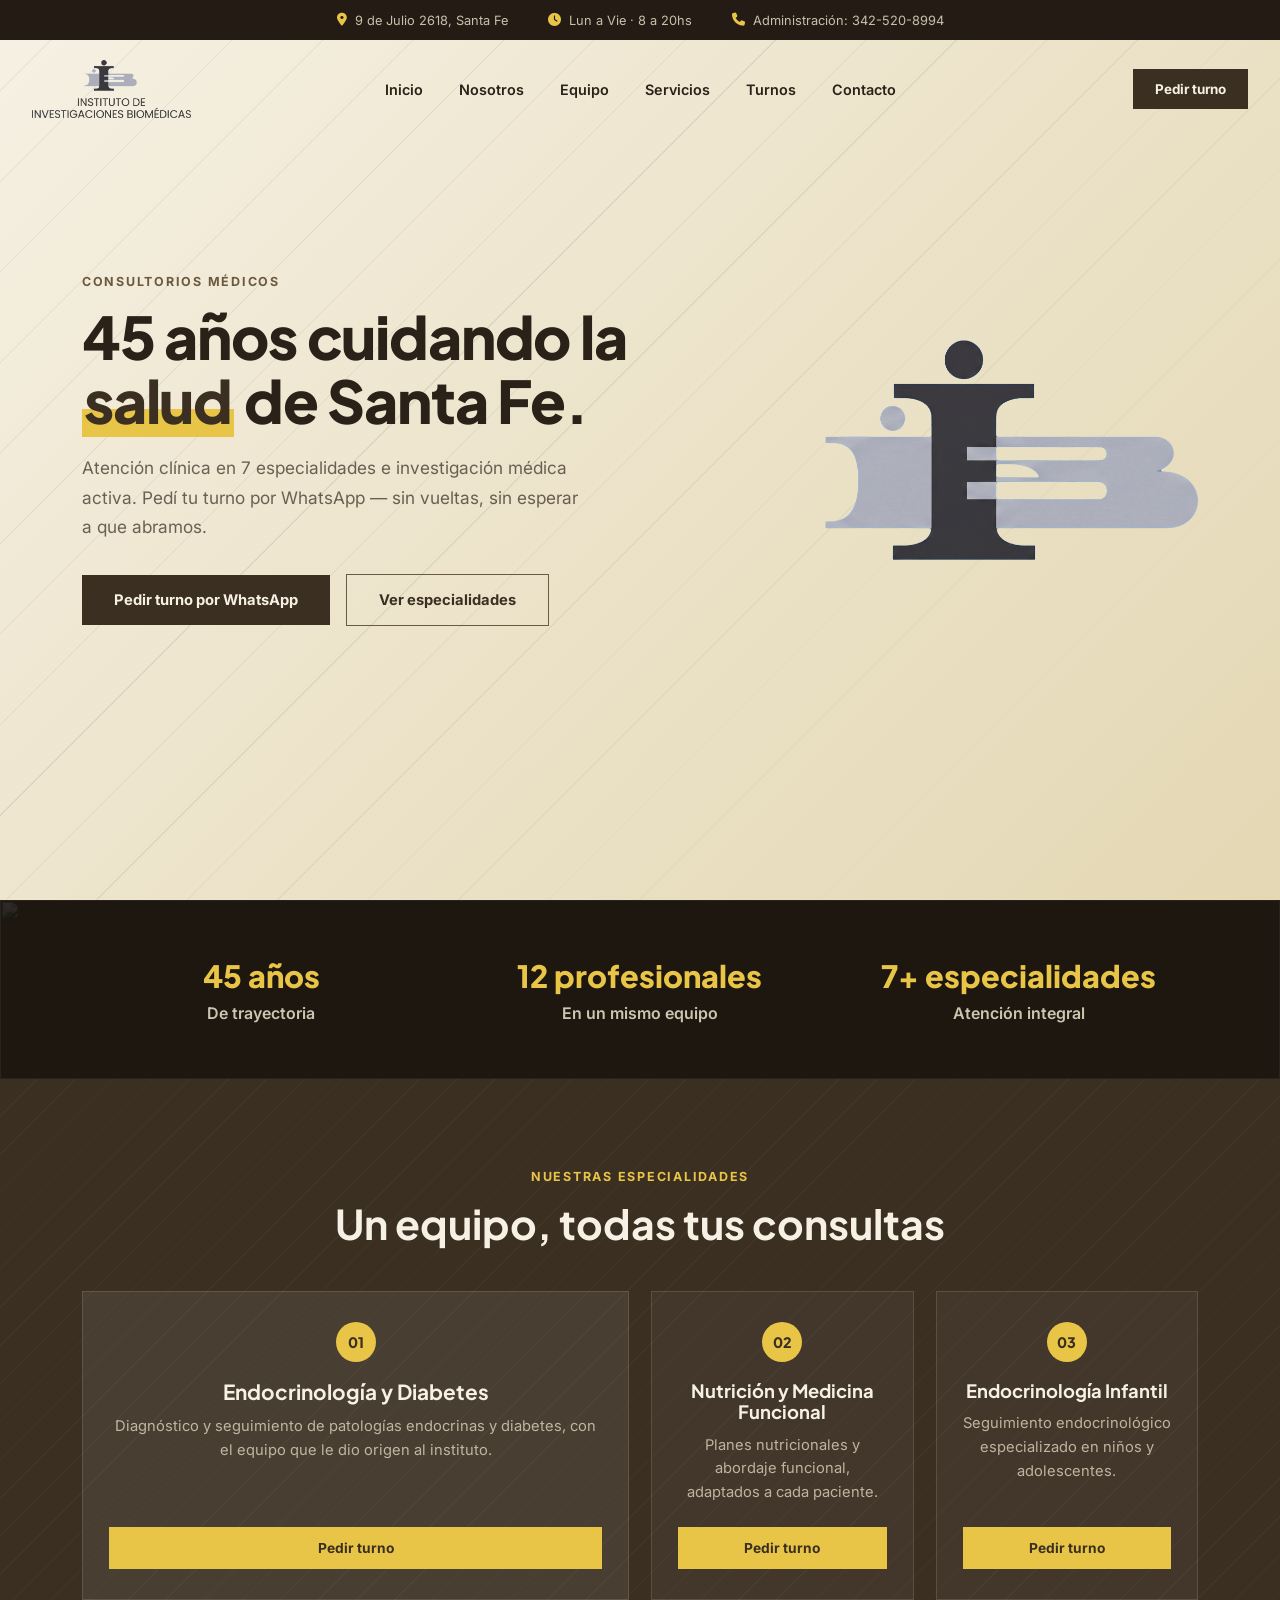
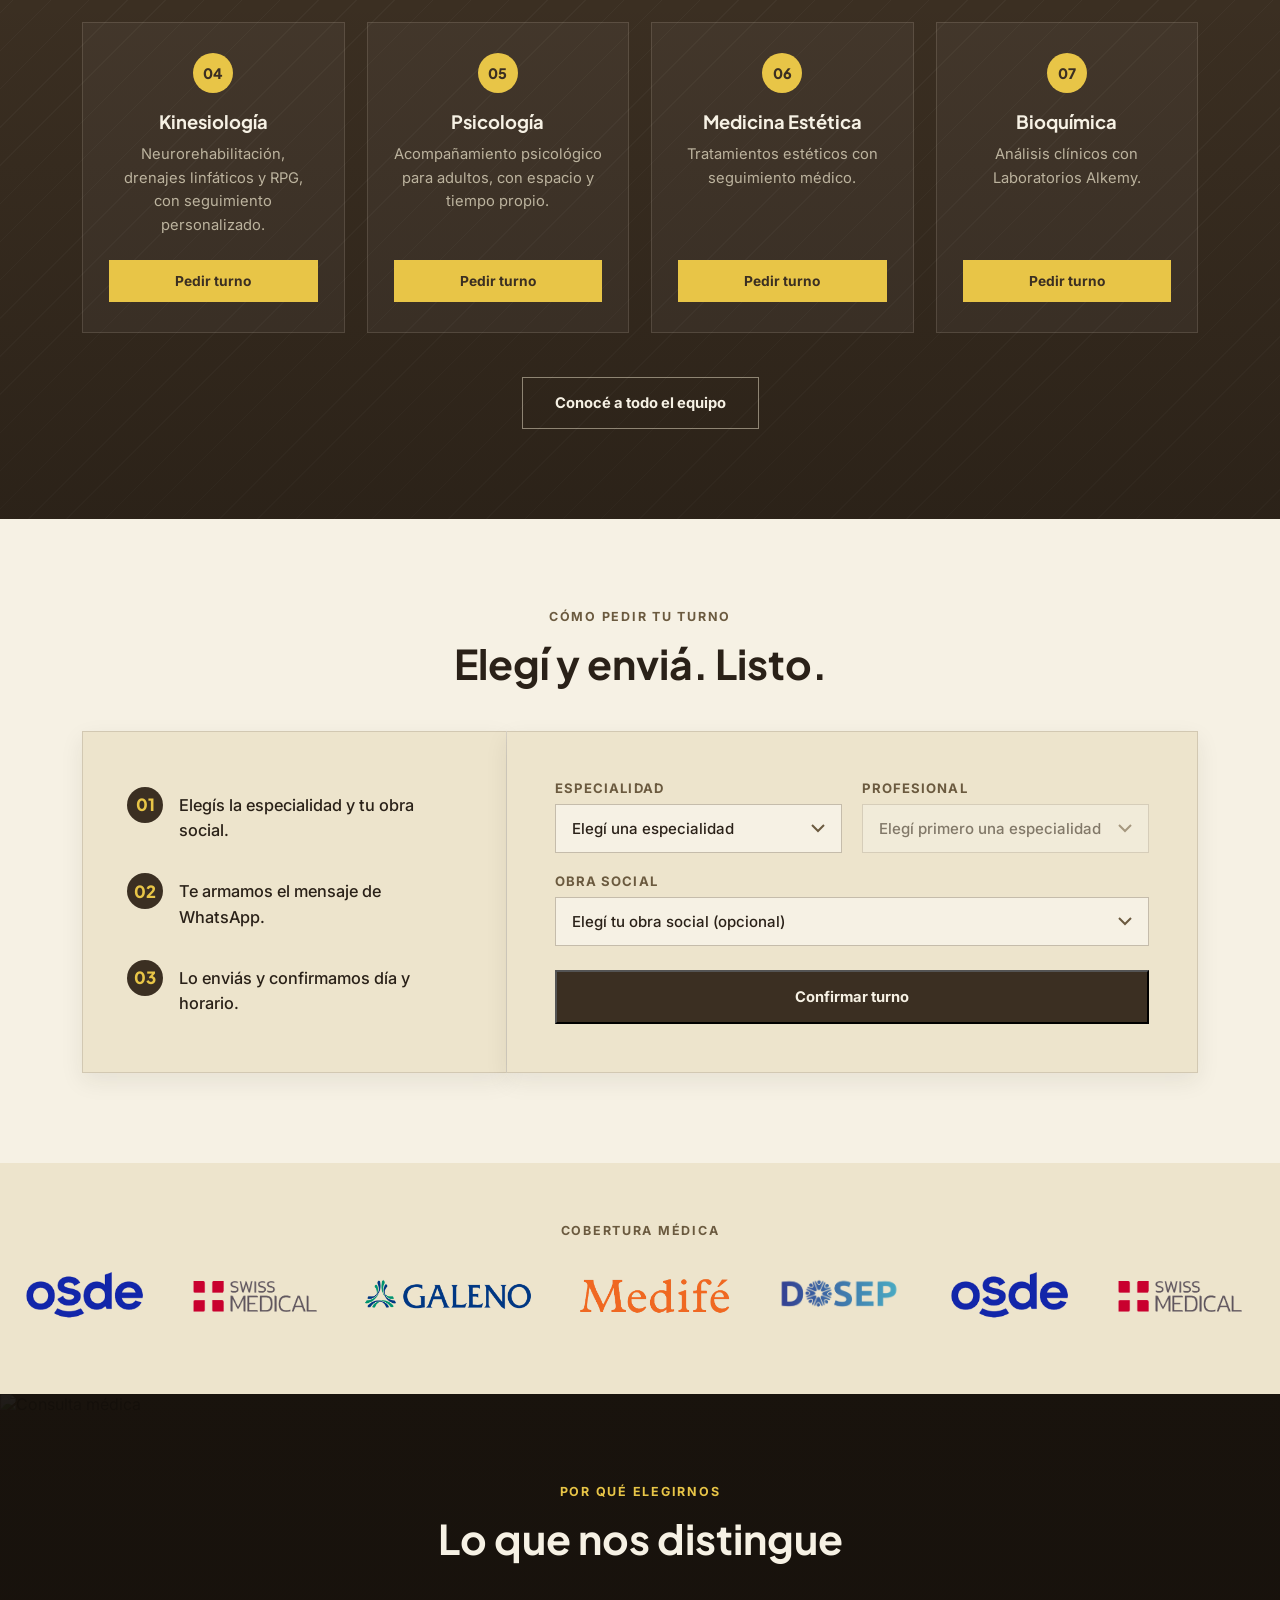
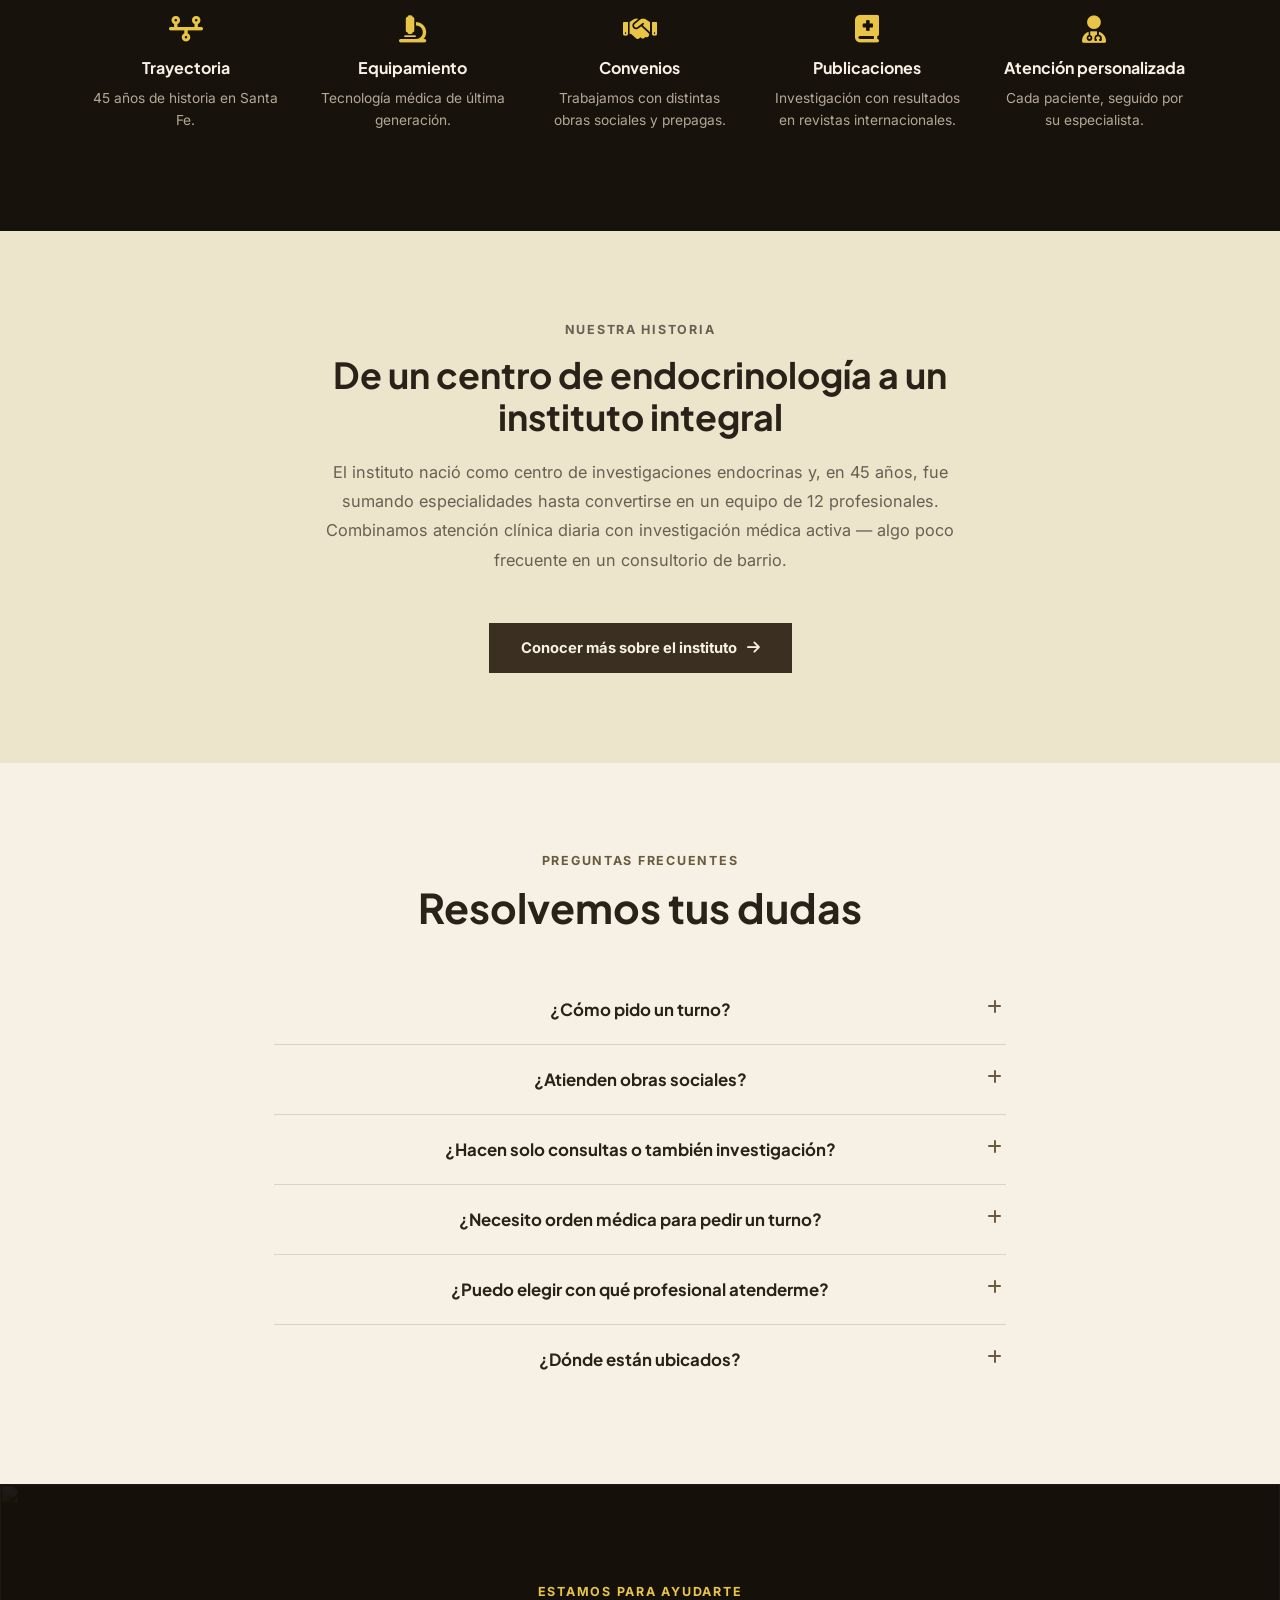
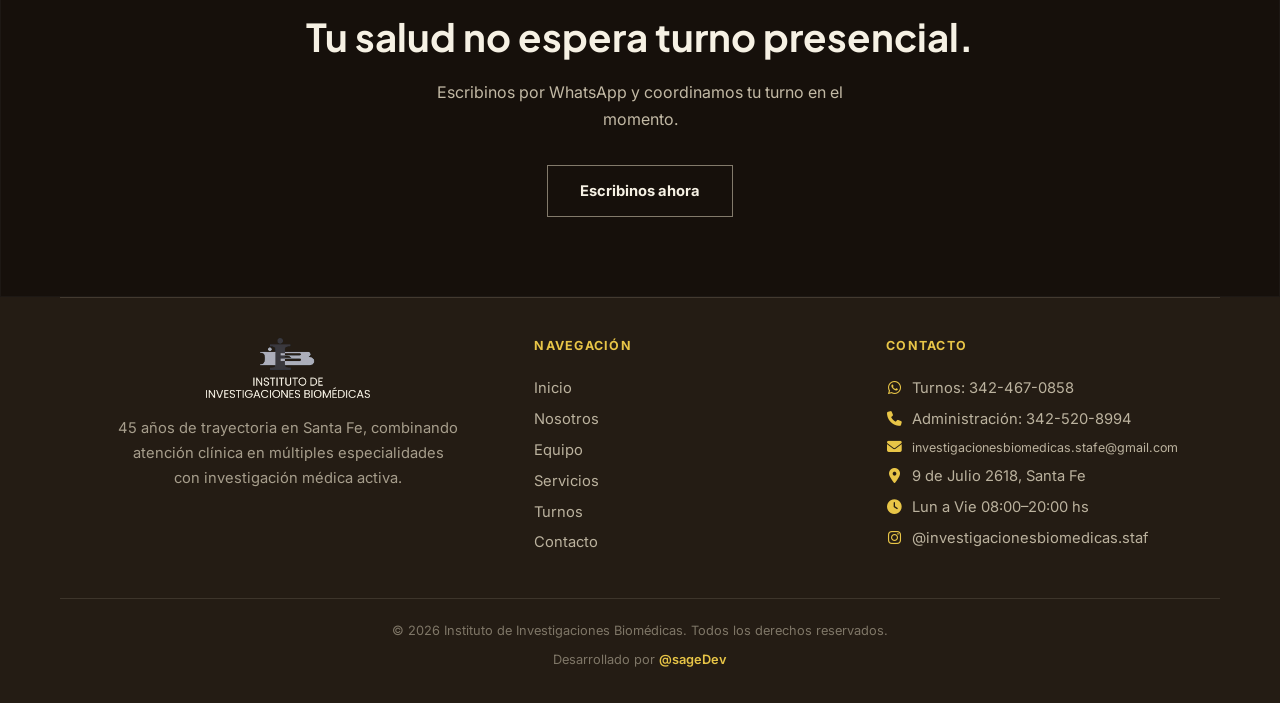
==== commit d82470b1: "ajuste" ====
--- a/index.html
+++ b/index.html
@@ -159,7 +159,7 @@
   </div>
   <div class="turno-card reveal">
     <div class="turno-card-steps">
-      <div class="turno-step"><span class="turno-step-num">01</span><p>Elegís tu especialidad y tu obra social.</p></div>
+      <div class="turno-step"><span class="turno-step-num">01</span><p>Elegís la especialidad y tu obra social.</p></div>
       <div class="turno-step"><span class="turno-step-num">02</span><p>Te armamos el mensaje de WhatsApp.</p></div>
       <div class="turno-step"><span class="turno-step-num">03</span><p>Lo enviás y confirmamos día y horario.</p></div>
     </div>
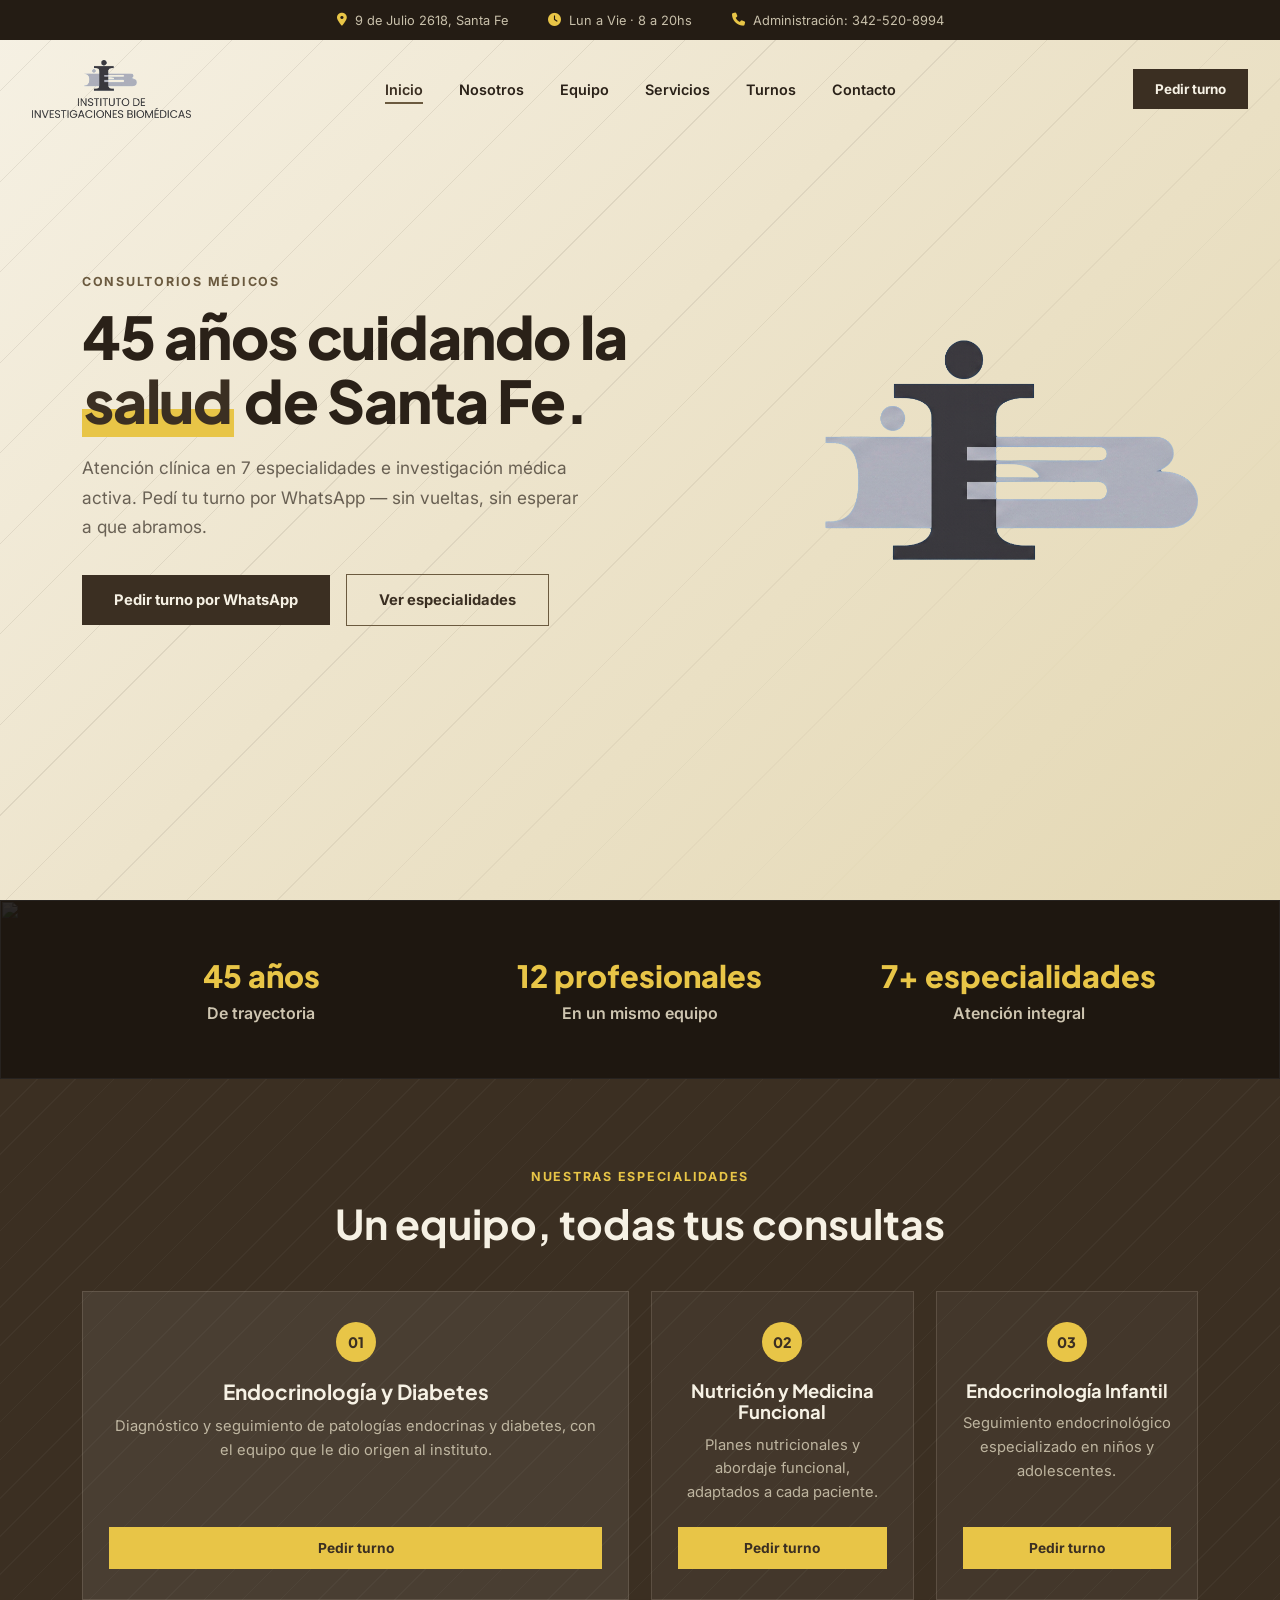
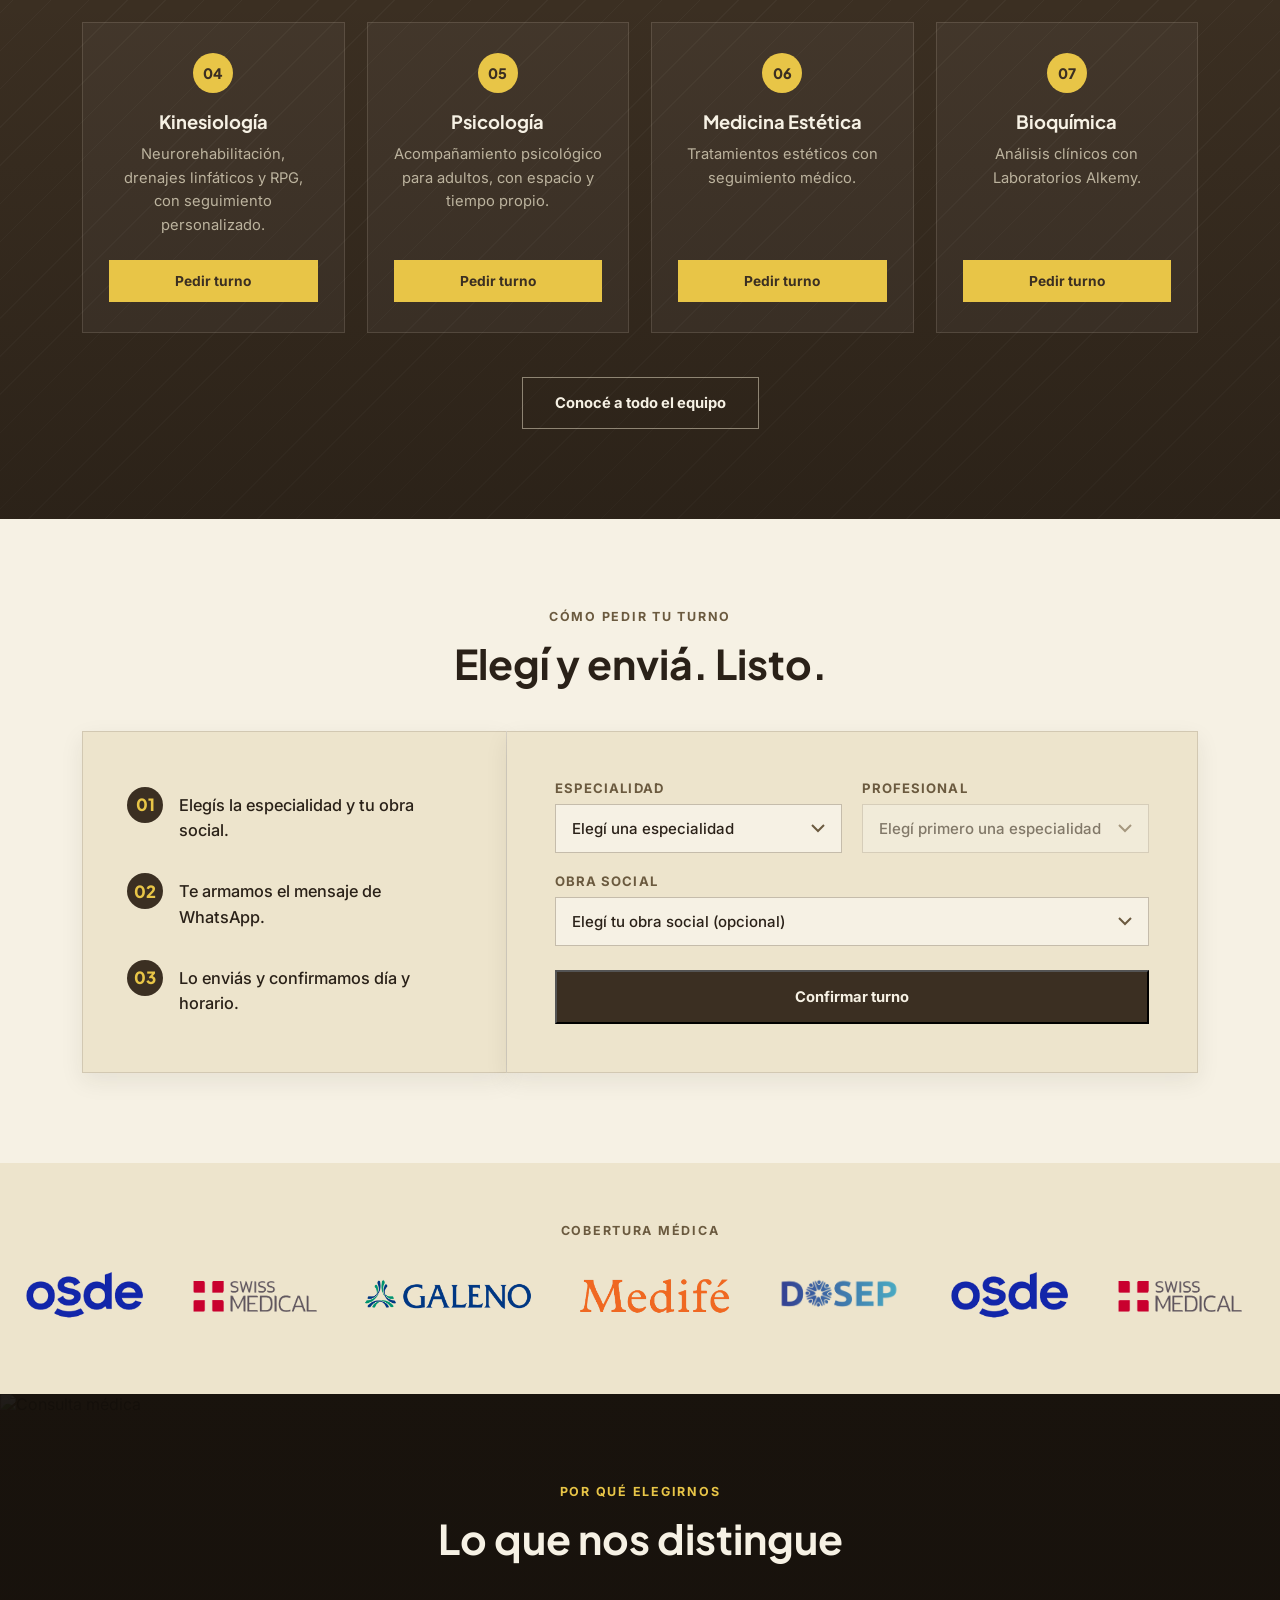
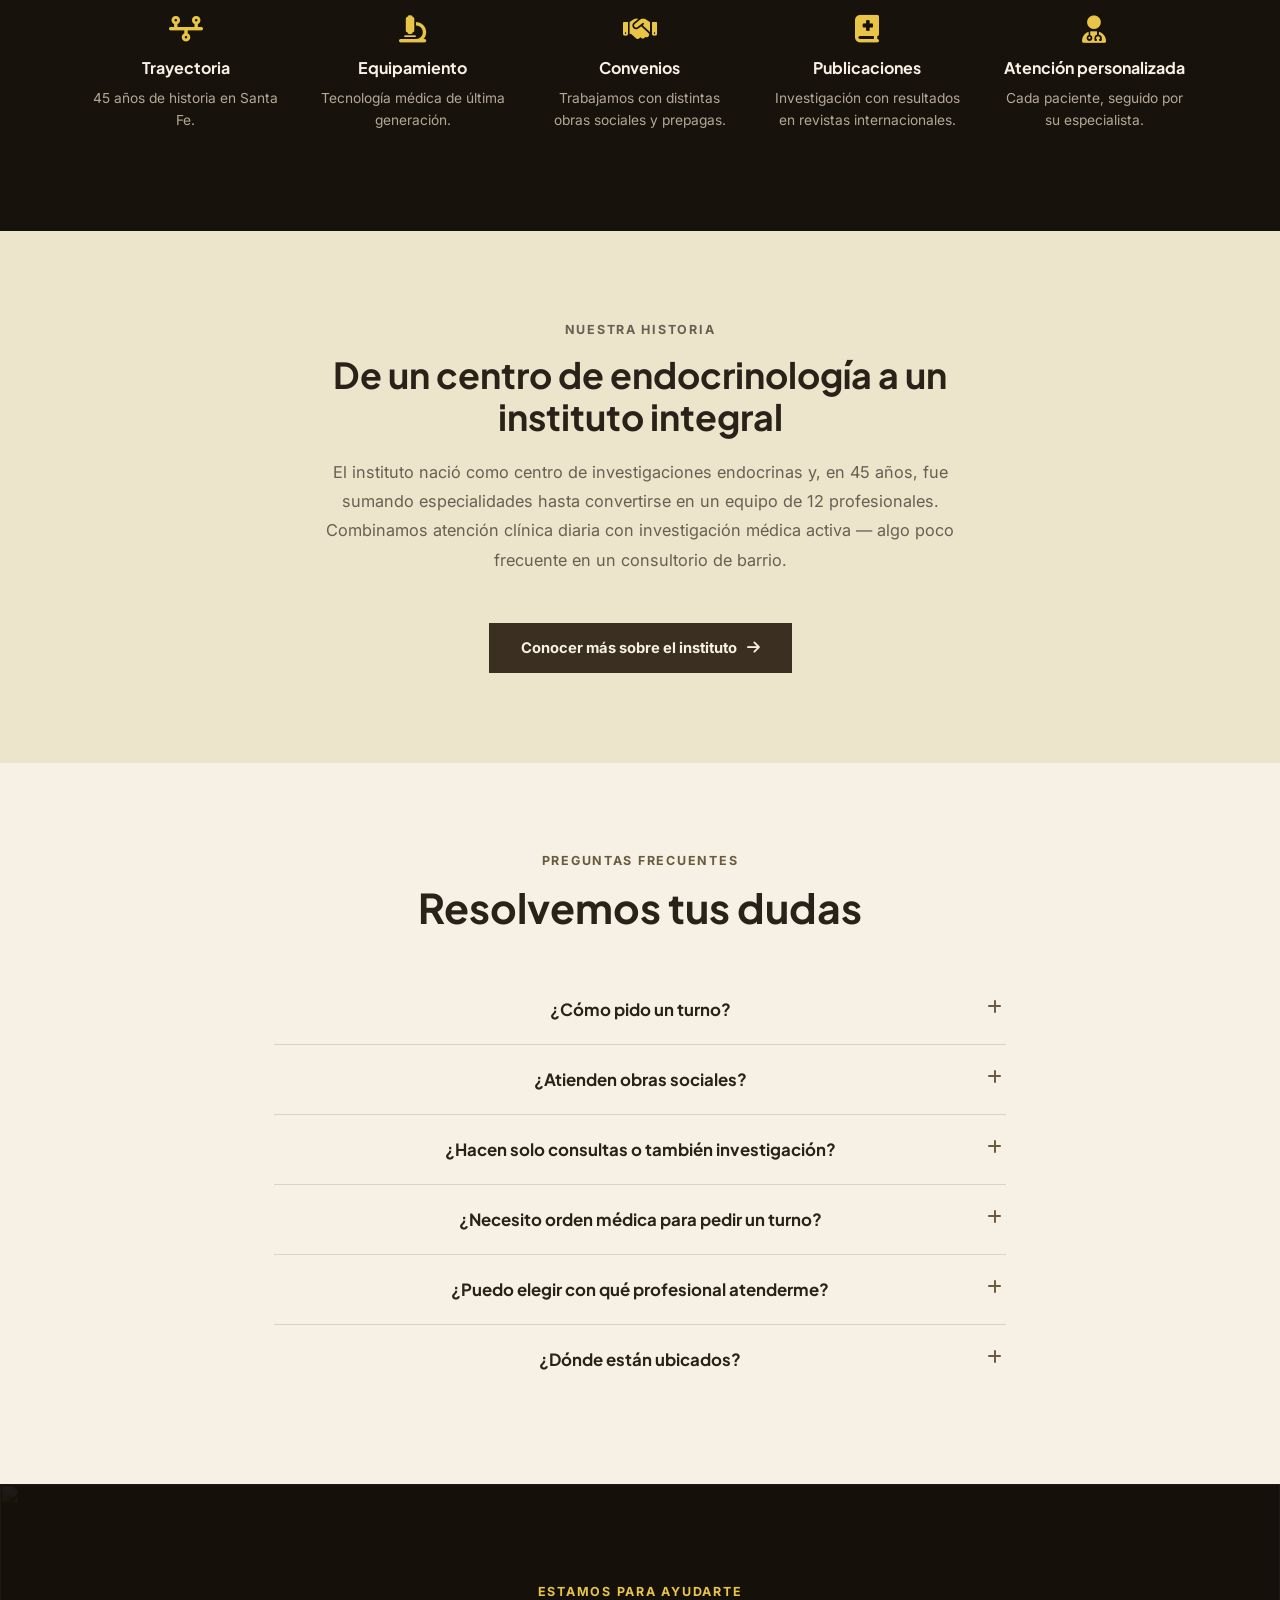
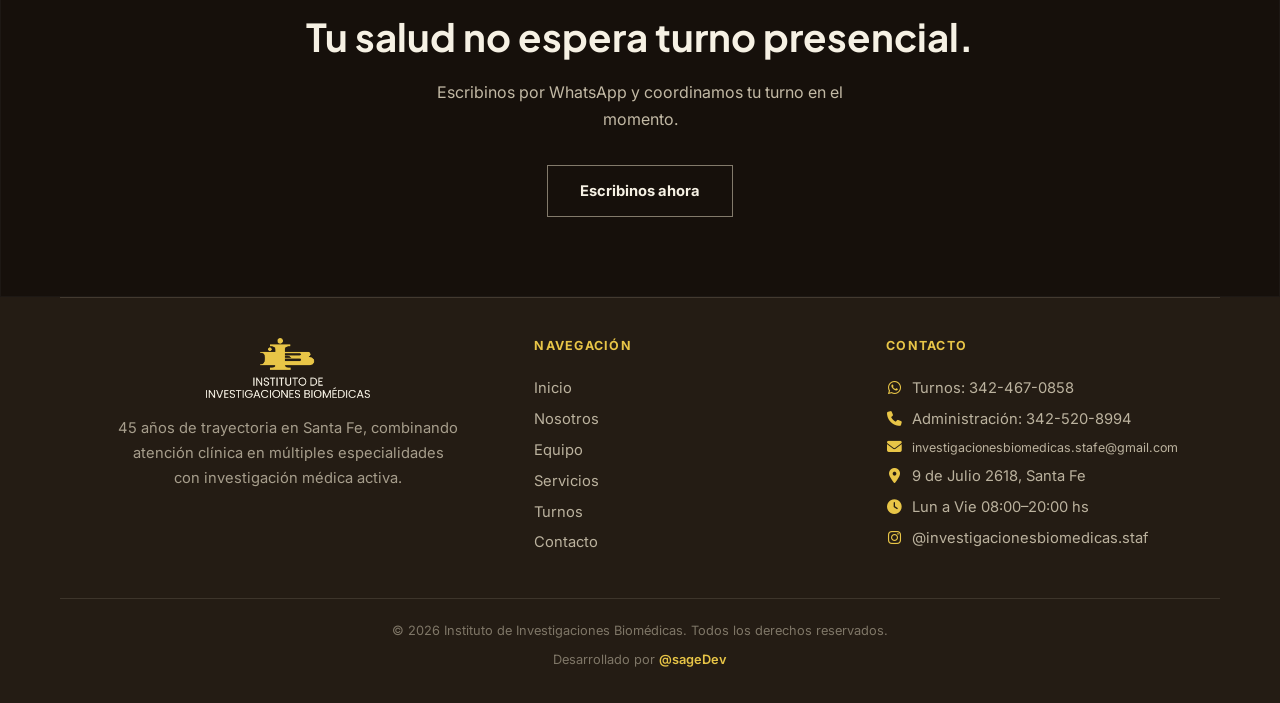
==== commit 0e3583ee: "ajuste 3" ====
--- a/index.html
+++ b/index.html
@@ -31,7 +31,7 @@
       <img src="logo-texto.png" alt="Instituto de Investigaciones Biomédicas" />
     </a>
     <nav class="desk">
-      <a href="index.html#top">Inicio</a>
+      <a href="index.html#top" class="active">Inicio</a>
       <a href="nosotros.html">Nosotros</a>
       <a href="equipo.html">Equipo</a>
       <a href="index.html#especialidades">Servicios</a>
@@ -131,7 +131,7 @@
       <span class="spec-badge">05</span>
       <h3>Psicología</h3>
       <p>Acompañamiento psicológico para adultos, con espacio y tiempo propio.</p>
-      <a href="https://wa.me/5493424670858?text=Hola%2C%20quiero%20pedir%20un%20turno%20en%20Psicolog%C3%ADa." class="spec-btn" target="_blank" rel="noopener">Pedir turno</a>
+      <a href="https://wa.me/5493425031430?text=Hola%2C%20vengo%20de%20la%20web%20del%20Instituto%20de%20Investigaciones%20Biom%C3%A9dicas.%20Necesito%20un%20turno%20en%20Psicolog%C3%ADa." class="spec-btn" target="_blank" rel="noopener">Pedir turno</a>
     </div>
     <div class="spec-card reveal">
       <span class="spec-badge">06</span>
@@ -143,7 +143,7 @@
       <span class="spec-badge">07</span>
       <h3>Bioquímica</h3>
       <p>Análisis clínicos con Laboratorios Alkemy.</p>
-      <a href="https://wa.me/5493424670858?text=Hola%2C%20quiero%20pedir%20un%20turno%20para%20an%C3%A1lisis%20bioqu%C3%ADmicos." class="spec-btn" target="_blank" rel="noopener">Pedir turno</a>
+      <a href="https://wa.me/5493425160972?text=Hola%2C%20vengo%20de%20la%20web%20del%20Instituto%20de%20Investigaciones%20Biom%C3%A9dicas.%20Necesito%20un%20turno%20para%20an%C3%A1lisis%20bioqu%C3%ADmicos." class="spec-btn" target="_blank" rel="noopener">Pedir turno</a>
     </div>
   </div>
   <div class="specialties-more">
--- a/styles.css
+++ b/styles.css
@@ -90,6 +90,8 @@
 nav.desk a:hover { color: var(--brown-mid); }
 nav.desk a::after { content: ''; position: absolute; left: 0; bottom: -6px; width: 0; height: 2px; background: var(--yellow); transition: width .3s ease; }
 nav.desk a:hover::after { width: 100%; }
+nav.desk a.active { color: var(--brown-dark); }
+nav.desk a.active::after { width: 100%; background: var(--brown-mid); }
 .h-cta { justify-self: end; display: inline-flex; align-items: center; gap: 8px; background: var(--brown-dark); color: var(--cream-soft); padding: 12px 22px; border-radius: 0; font-family: 'Inter'; font-size: .84rem; font-weight: 700; transition: background .25s ease; }
 .h-cta:hover { background: var(--brown-darker); }
 
@@ -218,6 +220,105 @@
 .why-card h4 { color: var(--cream-soft); font-size: 1rem; margin-bottom: .6rem; }
 .why-card p { color: rgba(237,228,204,.72); line-height: 1.6; font-size: .86rem; }
 
+/* ═══ NOSOTROS — banner de página ═══ */
+.page-header {
+  position: relative; overflow: hidden; padding: 190px 32px 90px; text-align: center;
+  background: linear-gradient(135deg, var(--cream-soft) 0%, var(--cream) 45%, #E4D8B4 100%);
+}
+.page-header::before {
+  content: ''; position: absolute; inset: 0; z-index: 0;
+  background: repeating-linear-gradient(135deg, rgba(59,47,34,.09) 0px, rgba(59,47,34,.09) 1px, transparent 1px, transparent 64px);
+  -webkit-mask-image: linear-gradient(135deg, #000 0%, #000 40%, transparent 85%);
+  mask-image: linear-gradient(135deg, #000 0%, #000 40%, transparent 85%);
+}
+.page-header-inner { position: relative; z-index: 2; max-width: 720px; margin: 0 auto; }
+.page-header-inner h1 { font-size: clamp(2.4rem, 4.4vw, 3.4rem); font-weight: 800; letter-spacing: -.02em; }
+
+/* ═══ HISTORIA ═══ */
+.historia { background: var(--cream); text-align: center; }
+.historia-inner { max-width: 760px; margin: 0 auto; padding: 0 24px; }
+.historia-inner h2 { font-size: clamp(1.9rem, 3vw, 2.4rem); margin-bottom: 1.4rem; }
+.historia-inner p { color: var(--ink-soft); line-height: 1.85; font-size: 1.04rem; margin-bottom: 1.4rem; }
+.historia-inner p:last-child { margin-bottom: 0; }
+
+/* ═══ INVESTIGACIÓN — foto de fondo ═══ */
+.research-band { position: relative; overflow: hidden; background: var(--brown-dark); text-align: center; }
+.research-bg { position: absolute; inset: 0; z-index: 0; }
+.research-bg img { width: 100%; height: 100%; object-fit: cover; object-position: center 35%; filter: grayscale(.5) contrast(1.1) brightness(.42); }
+.research-tint { position: absolute; inset: 0; z-index: 1; background: rgba(20,15,10,.86); }
+.research-inner { position: relative; z-index: 2; max-width: 720px; margin: 0 auto; padding: 0 24px; }
+.research-inner h2 { color: var(--cream-soft); font-size: clamp(1.9rem, 3vw, 2.4rem); margin-bottom: 1.4rem; }
+.research-inner > p { color: rgba(237,228,204,.8); line-height: 1.85; font-size: 1.04rem; margin-bottom: 2rem; }
+.research-tags { display: flex; flex-wrap: wrap; align-items: center; justify-content: center; gap: 14px; }
+.research-tags span {
+  font-family: 'Inter'; font-weight: 700; font-size: .82rem; text-transform: uppercase; letter-spacing: .06em;
+  color: var(--yellow); border: 1px solid rgba(232,197,71,.35); padding: 10px 18px;
+}
+
+/* ═══ DIRECCIÓN MÉDICA ═══ */
+.director { background: var(--cream-soft); text-align: center; }
+.director-inner { max-width: 640px; margin: 0 auto; padding: 0 24px; }
+.director-inner h2 { font-size: clamp(1.9rem, 3vw, 2.3rem); margin-bottom: 1.2rem; }
+.director-inner p { color: var(--ink-soft); line-height: 1.8; font-size: 1.02rem; }
+
+/* ═══ NUESTROS PRINCIPIOS ═══ */
+.values { background: var(--cream); }
+.values-grid { max-width: 1000px; margin: 0 auto; padding: 0 32px; display: grid; grid-template-columns: repeat(4, 1fr); gap: 22px; }
+.value-card { text-align: center; padding: 10px; }
+.value-card i { color: var(--brown-dark); font-size: 1.7rem; margin-bottom: 16px; display: block; }
+.value-card h4 { font-size: 1rem; margin-bottom: .6rem; }
+.value-card p { color: var(--ink-soft); line-height: 1.6; font-size: .88rem; }
+
+/* ═══ EQUIPO ═══ */
+.team-intro { background: var(--cream); text-align: center; padding-bottom: 0; }
+.team-intro-inner { max-width: 700px; margin: 0 auto; padding: 0 24px; }
+.team-intro-inner p { color: var(--ink-soft); line-height: 1.8; font-size: 1.18rem; }
+
+.team { background: var(--cream); }
+.team-filter { max-width: 460px; margin: 0 auto 56px; padding: 0 32px; }
+.team-filter-box { position: relative; display: flex; align-items: center; }
+.team-filter-box i { position: absolute; left: 18px; color: var(--brown-mid); font-size: .92rem; pointer-events: none; }
+.team-filter-box input {
+  width: 100%; padding: 15px 20px 15px 46px; border: 1.5px solid var(--line-strong); border-radius: 0;
+  background: var(--cream-soft); color: var(--ink); font-family: 'Inter'; font-size: .95rem;
+}
+.team-filter-box input::placeholder { color: var(--ink-soft); }
+.team-filter-box input:focus { outline: none; border-color: var(--brown-dark); }
+.team-group { max-width: 1180px; margin: 84px auto 0; padding: 54px 32px 0; border-top: 1px solid var(--line); }
+.team-group:first-child { margin-top: 0; padding-top: 0; border-top: none; }
+.team-group-head { text-align: center; margin-bottom: 40px; }
+.team-group-head h3 { font-size: clamp(1.8rem, 2.8vw, 2.3rem); font-weight: 700; color: var(--brown-dark); letter-spacing: -.01em; }
+.team-grid { display: flex; flex-wrap: wrap; justify-content: center; gap: 60px 68px; }
+.team-card { flex: 0 1 270px; max-width: 270px; background: none; border: none; padding: 0; display: flex; flex-direction: column; align-items: center; text-align: center; transition: none; }
+.team-card:hover { transform: none; box-shadow: none; }
+.team-photo { width: 220px; height: 220px; border-radius: 50%; overflow: hidden; margin-bottom: 26px; border: 3px solid var(--cream-soft); box-shadow: 0 18px 36px rgba(42,33,24,.16); flex: 0 0 auto; }
+.team-photo img { width: 100%; height: 100%; object-fit: cover; filter: grayscale(.1); transition: transform .35s ease; }
+.team-card:hover .team-photo img { transform: scale(1.06); }
+.team-photo-icon { display: flex; align-items: center; justify-content: center; background: var(--brown-dark); color: var(--yellow); font-size: 3rem; }
+.team-tag { font-family: 'Inter', sans-serif; font-size: .74rem; font-weight: 700; text-transform: uppercase; letter-spacing: .08em; color: var(--brown-mid); margin-bottom: .5rem; }
+.team-card h4 { font-size: 1.5rem; margin-bottom: .4rem; }
+.team-card p { color: var(--ink-soft); font-size: .98rem; margin-bottom: 1.3rem; flex: none; }
+.team-btn {
+  display: inline-flex; align-items: center; gap: 8px; border: none; border-bottom: 1.5px solid var(--brown-mid); border-radius: 0;
+  background: none; padding: 0 0 3px; color: var(--brown-dark);
+  font-family: 'Inter'; font-weight: 700; font-size: .95rem; transition: gap .25s ease, border-color .25s ease;
+}
+.team-btn:hover { gap: 14px; background: none; color: var(--brown-dark); border-color: var(--brown-dark); }
+
+/* ═══ CONTACTO + MAPA ═══ */
+.contact-section { background: var(--cream); }
+.contact-grid { max-width: 1180px; margin: 0 auto; padding: 0 32px; display: grid; grid-template-columns: 1fr 1fr; gap: 60px; align-items: stretch; }
+.contact-list { display: flex; flex-direction: column; gap: 26px; margin-bottom: 2.4rem; }
+.contact-item { display: flex; align-items: flex-start; gap: 16px; }
+.contact-item i { color: var(--brown-dark); font-size: 1.3rem; width: 28px; text-align: center; flex: 0 0 auto; margin-top: 3px; }
+.contact-item h5 { font-size: .98rem; margin-bottom: .25rem; }
+.contact-item p { color: var(--ink-soft); font-size: .94rem; overflow-wrap: anywhere; }
+.contact-item p.contact-email { font-size: .89rem; }
+.contact-ctas { display: flex; flex-direction: column; gap: 14px; align-items: flex-start; }
+.contact-ctas .btn { justify-content: flex-start; }
+.contact-map { border: 1px solid var(--line); overflow: hidden; min-height: 420px; }
+.contact-map iframe { width: 100%; height: 100%; min-height: 420px; border: 0; display: block; filter: grayscale(.35) contrast(1.05); }
+
 /* ═══ SOBRE EL INSTITUTO ═══ */
 .about-teaser { background: var(--cream); text-align: center; }
 .about-teaser-inner { max-width: 720px; margin: 0 auto; padding: 0 24px; }
@@ -294,6 +395,11 @@
   .specialties-grid { grid-template-columns: repeat(2, 1fr); }
   .spec-card:first-child { grid-column: 1 / -1; }
   .why-grid { grid-template-columns: repeat(3, 1fr); }
+  .values-grid { grid-template-columns: repeat(2, 1fr); }
+  .contact-grid { grid-template-columns: 1fr; }
+  .contact-map { min-height: 340px; }
+  .contact-map iframe { min-height: 340px; }
+  .team-card { flex-basis: calc(50% - 10px); max-width: calc(50% - 10px); }
   .turno-card { flex-direction: column; gap: 28px; }
   .turno-card-steps { border-right: 1px solid var(--line); }
   .turno-card-form { border-left: 1px solid var(--line); }
@@ -331,6 +437,14 @@
   .specialties-grid { grid-template-columns: 1fr; }
   .spec-card:first-child { grid-column: auto; }
   .why-grid { grid-template-columns: repeat(2, 1fr); }
+  .values-grid { grid-template-columns: 1fr; max-width: 400px; }
+  .contact-item { flex-direction: column; align-items: center; text-align: center; gap: 8px; }
+  .contact-item i { margin-top: 0; }
+  .contact-ctas { align-items: center; }
+  .contact-ctas .btn { justify-content: center; width: 100%; max-width: 340px; }
+  .team-card { flex-basis: 100%; max-width: 240px; }
+
+  .page-header { padding: 140px 24px 60px; }
 
   .turno-card { padding: 0 24px; }
   .turno-card-steps, .turno-card-form { padding: 34px 26px; }
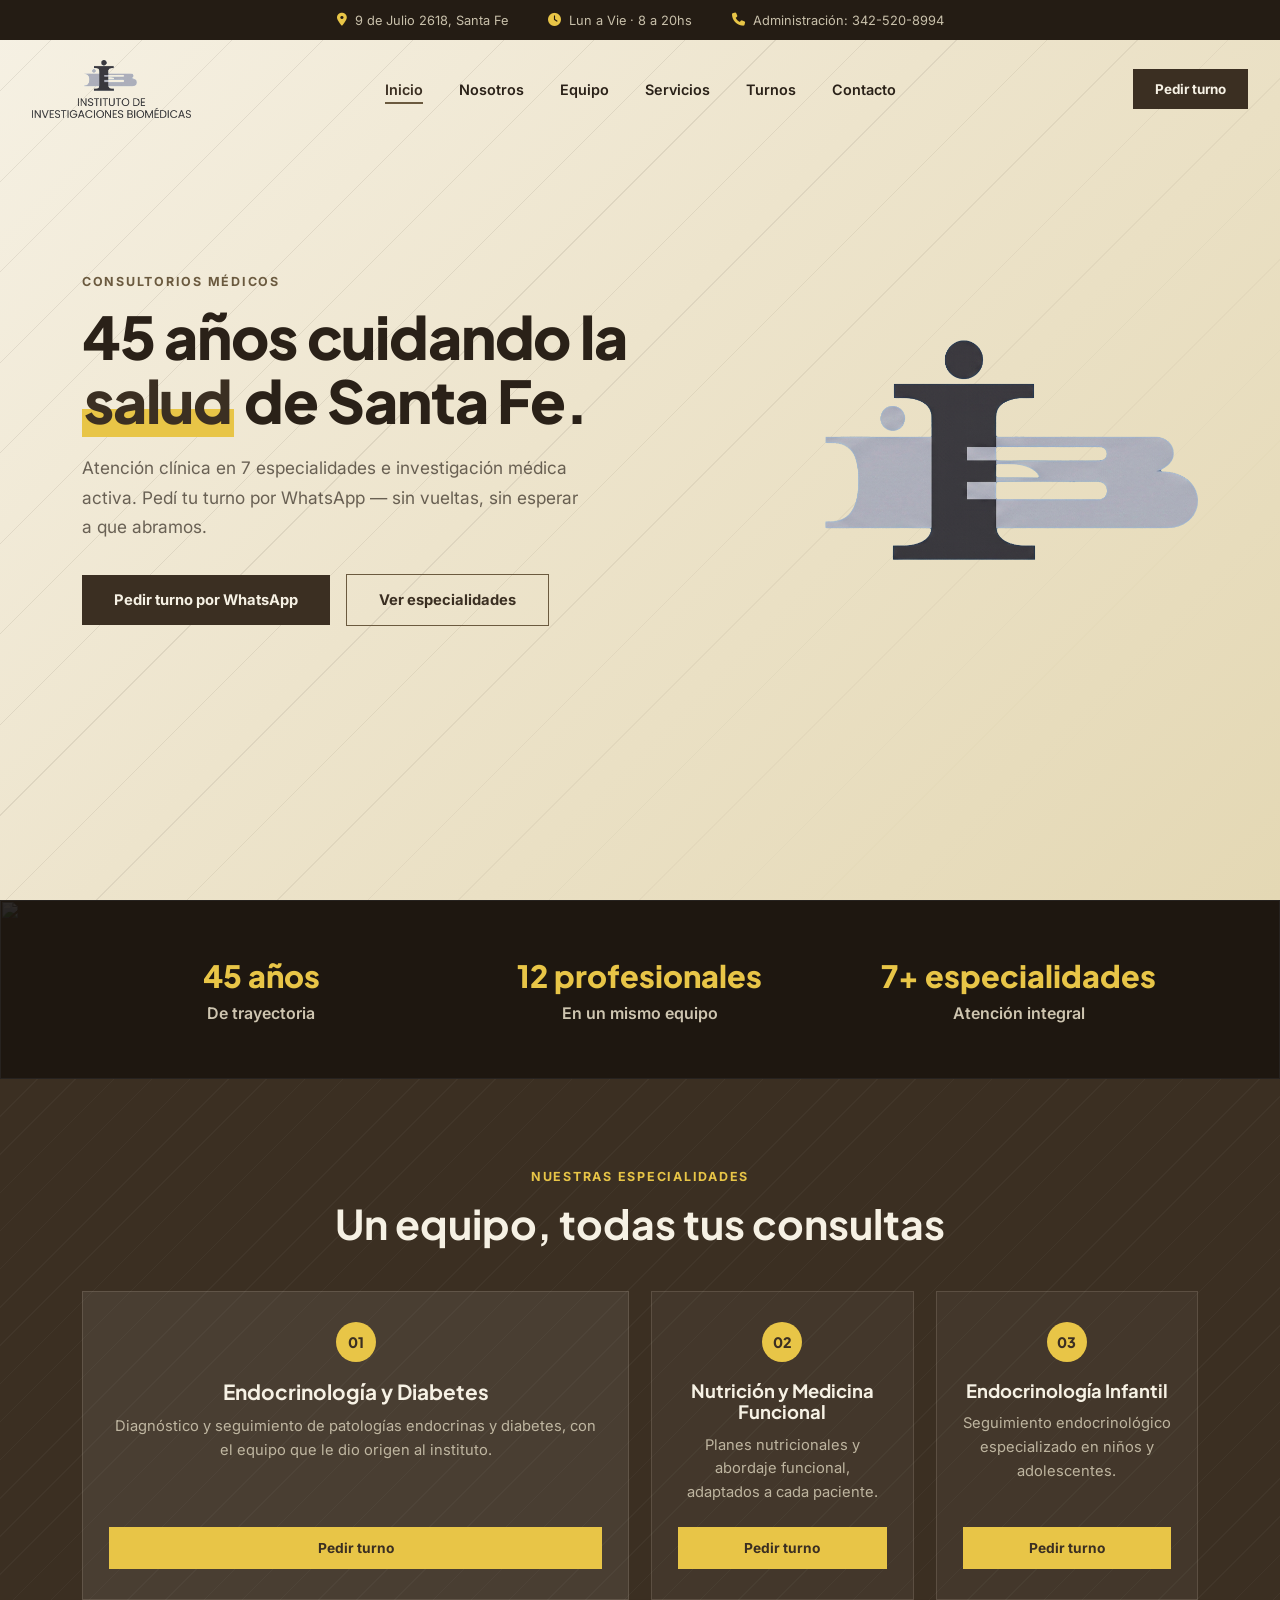
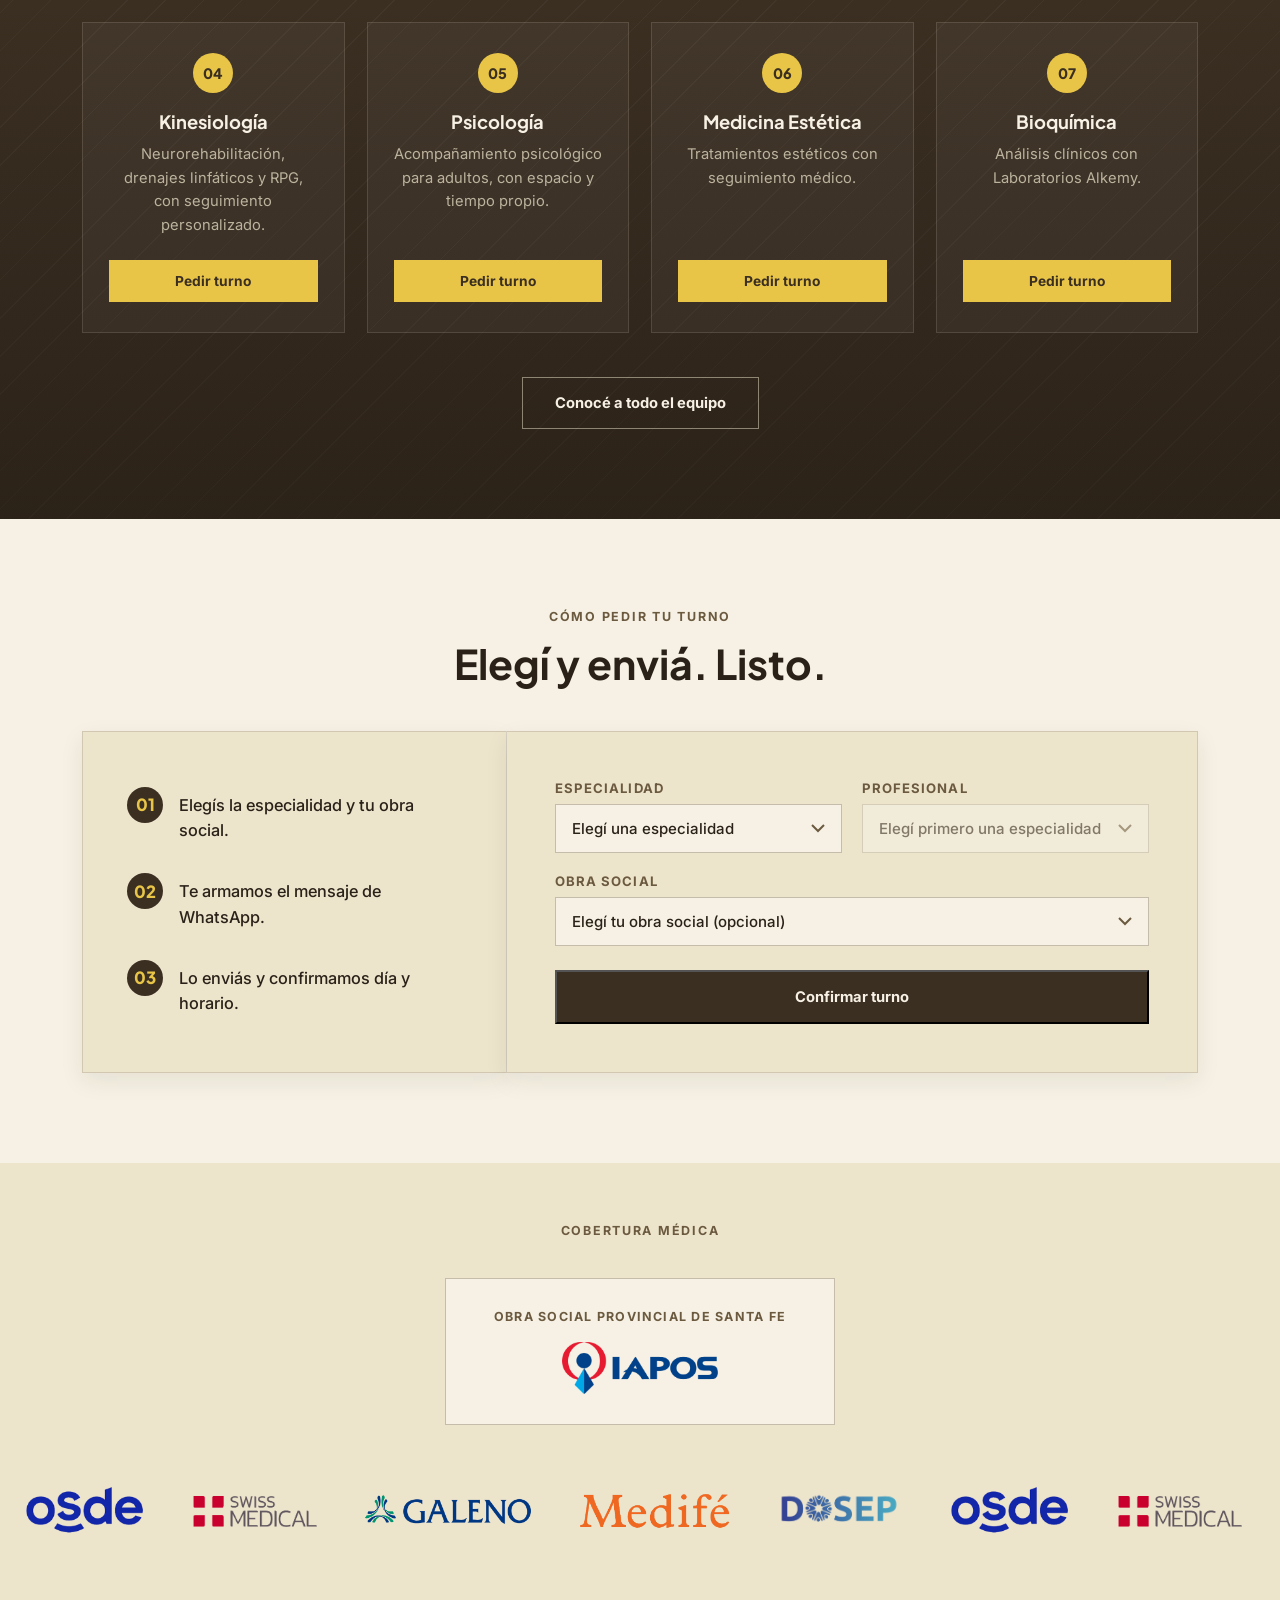
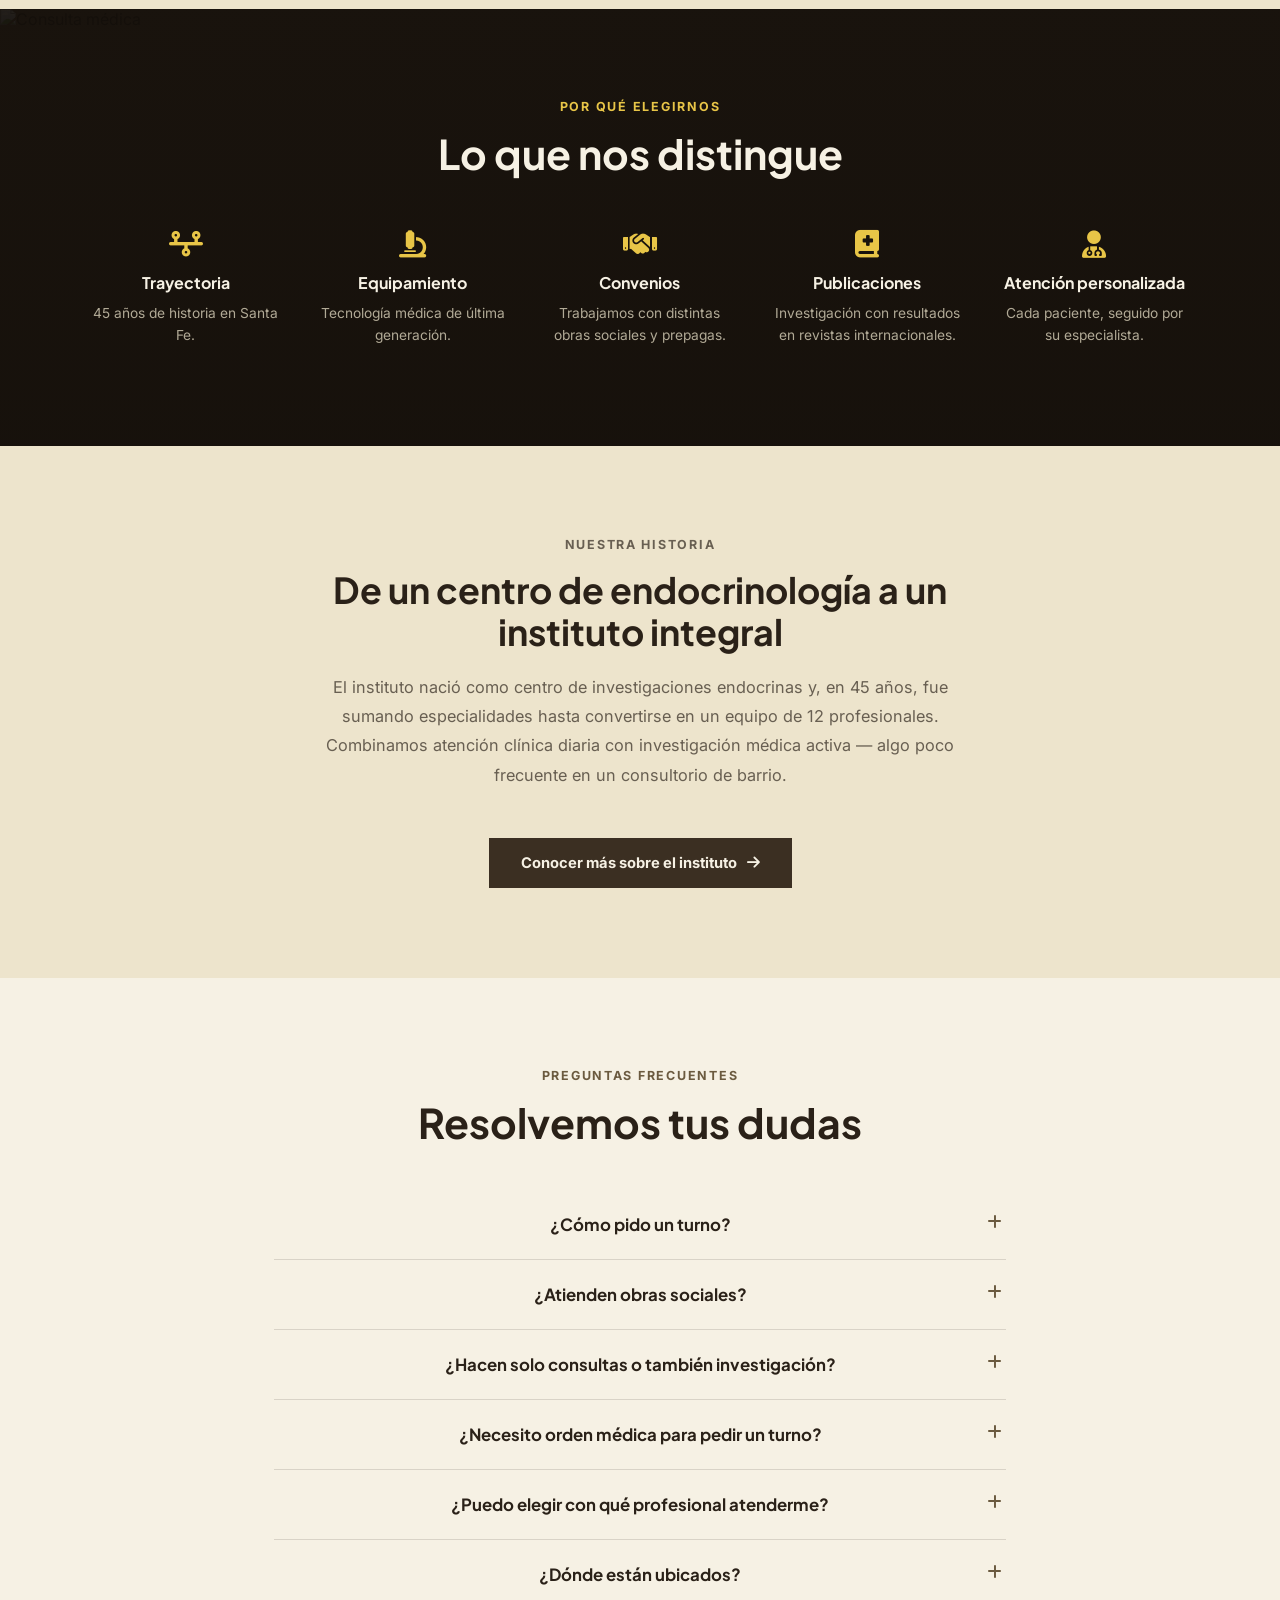
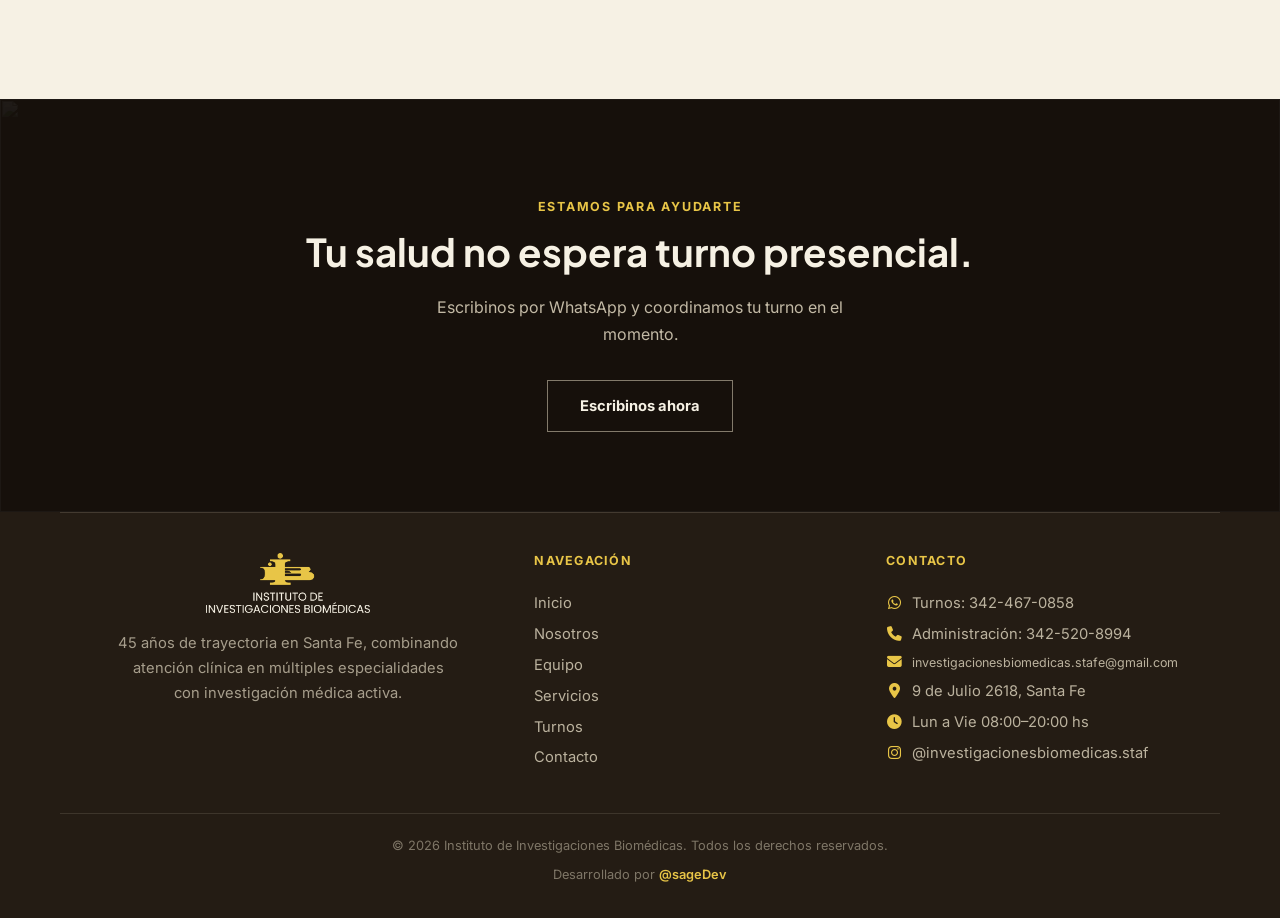
==== commit 96ceac19: "ajuste 4" ====
--- a/index.html
+++ b/index.html
@@ -207,6 +207,10 @@
 <section class="convenios">
   <div class="sec-head">
     <p class="eyebrow reveal">Cobertura médica</p>
+  </div>
+  <div class="convenios-featured reveal">
+    <span class="convenios-featured-tag">Obra social provincial de Santa Fe</span>
+    <img src="logo-iapos.png" alt="IAPOS" />
   </div>
   <div class="convenios-track-wrap">
     <div class="convenios-track" id="convTrack">
--- a/styles.css
+++ b/styles.css
@@ -194,6 +194,17 @@
 /* ═══ CONVENIOS — ticker de obras sociales ═══ */
 .convenios { background: var(--cream); padding: 60px 0; text-align: center; }
 .convenios .sec-head { margin-bottom: 20px; max-width: 900px; }
+
+.convenios-featured {
+  display: inline-flex; flex-direction: column; align-items: center; gap: 18px;
+  background: var(--cream-soft); border: 1.5px solid var(--line-strong);
+  padding: 30px 48px; margin: 20px auto 48px;
+}
+.convenios-featured-tag {
+  font-family: 'Inter'; font-weight: 700; font-size: .78rem; text-transform: uppercase; letter-spacing: .1em; color: var(--brown-mid);
+}
+.convenios-featured img { height: 52px; width: auto; }
+
 .convenios-track-wrap { overflow: hidden; }
 .convenios-track { display: flex; width: max-content; align-items: center; animation: convScroll 46s linear infinite; }
 .conv-item { display: flex; align-items: center; justify-content: center; width: 170px; height: 76px; padding: 0 20px; flex: 0 0 auto; }
@@ -440,6 +451,7 @@
   .values-grid { grid-template-columns: 1fr; max-width: 400px; }
   .contact-item { flex-direction: column; align-items: center; text-align: center; gap: 8px; }
   .contact-item i { margin-top: 0; }
+  .convenios-featured { padding: 26px 28px; }
   .contact-ctas { align-items: center; }
   .contact-ctas .btn { justify-content: center; width: 100%; max-width: 340px; }
   .team-card { flex-basis: 100%; max-width: 240px; }
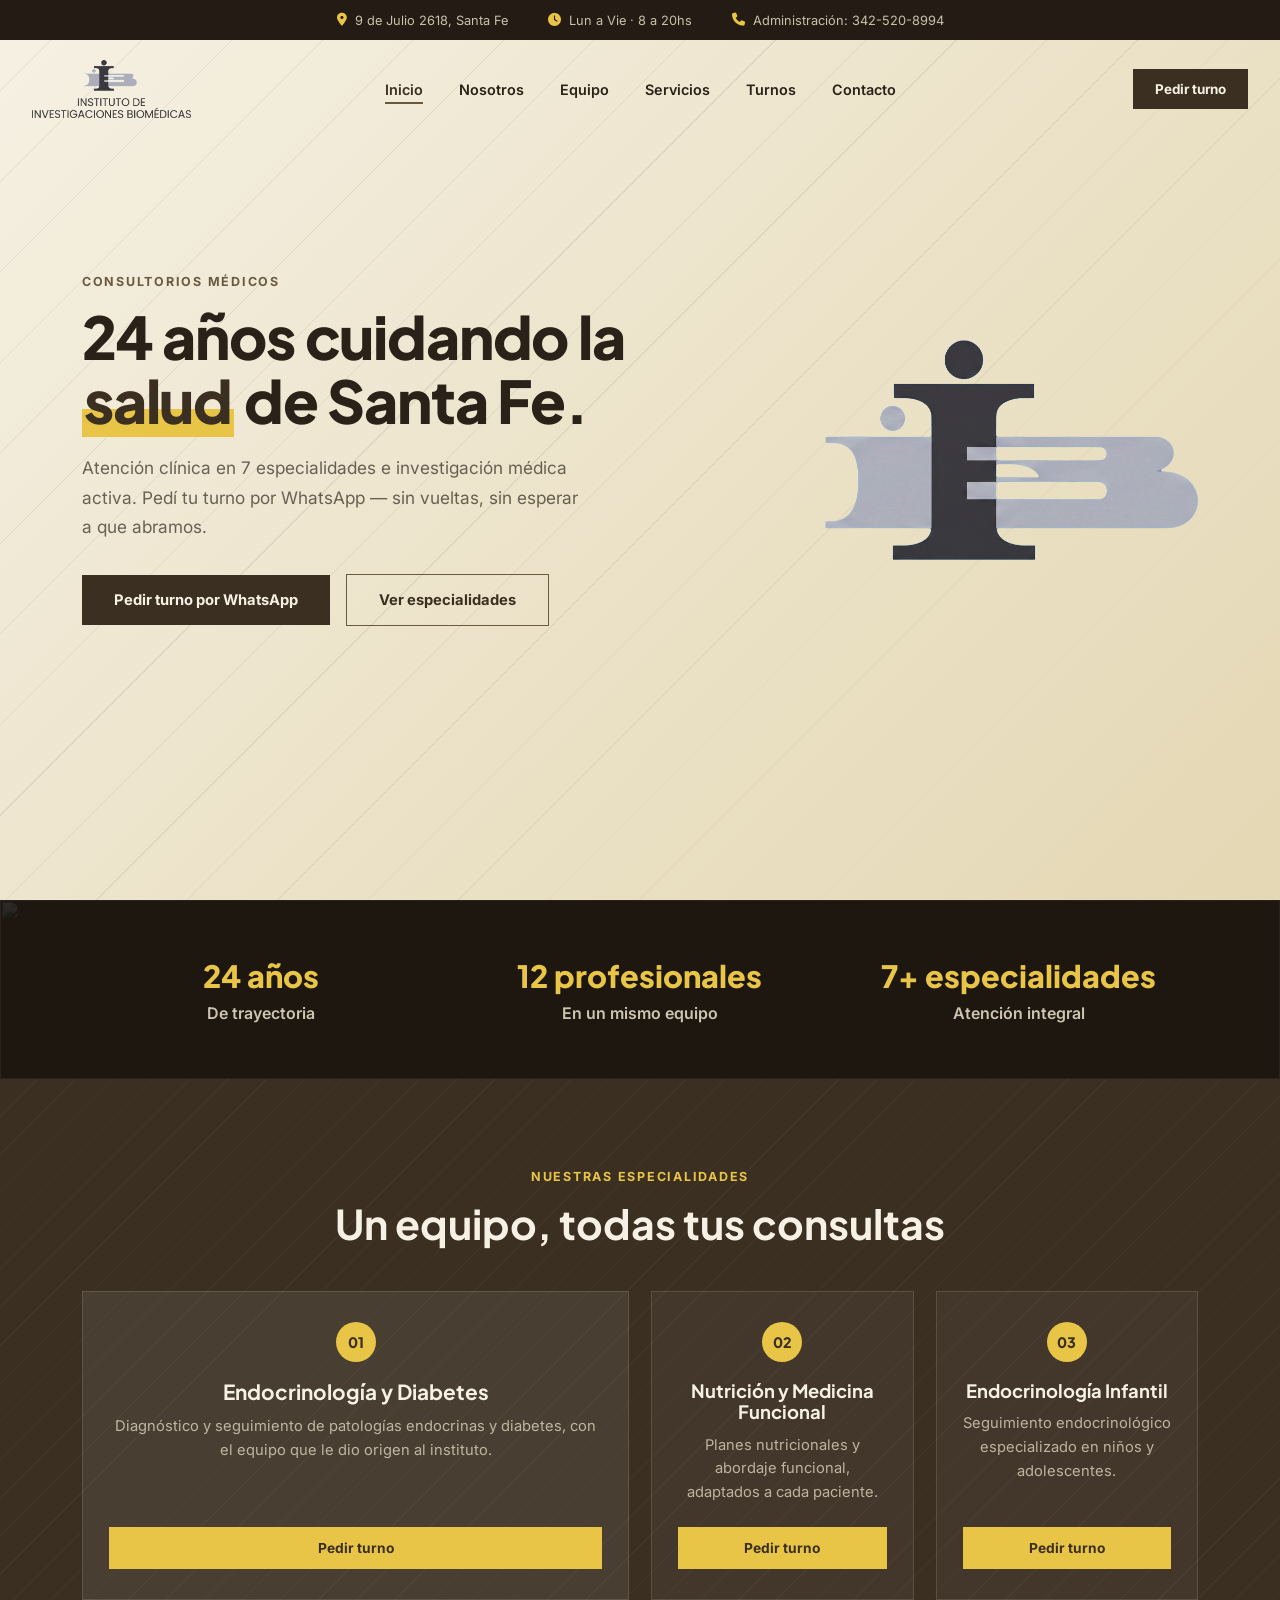
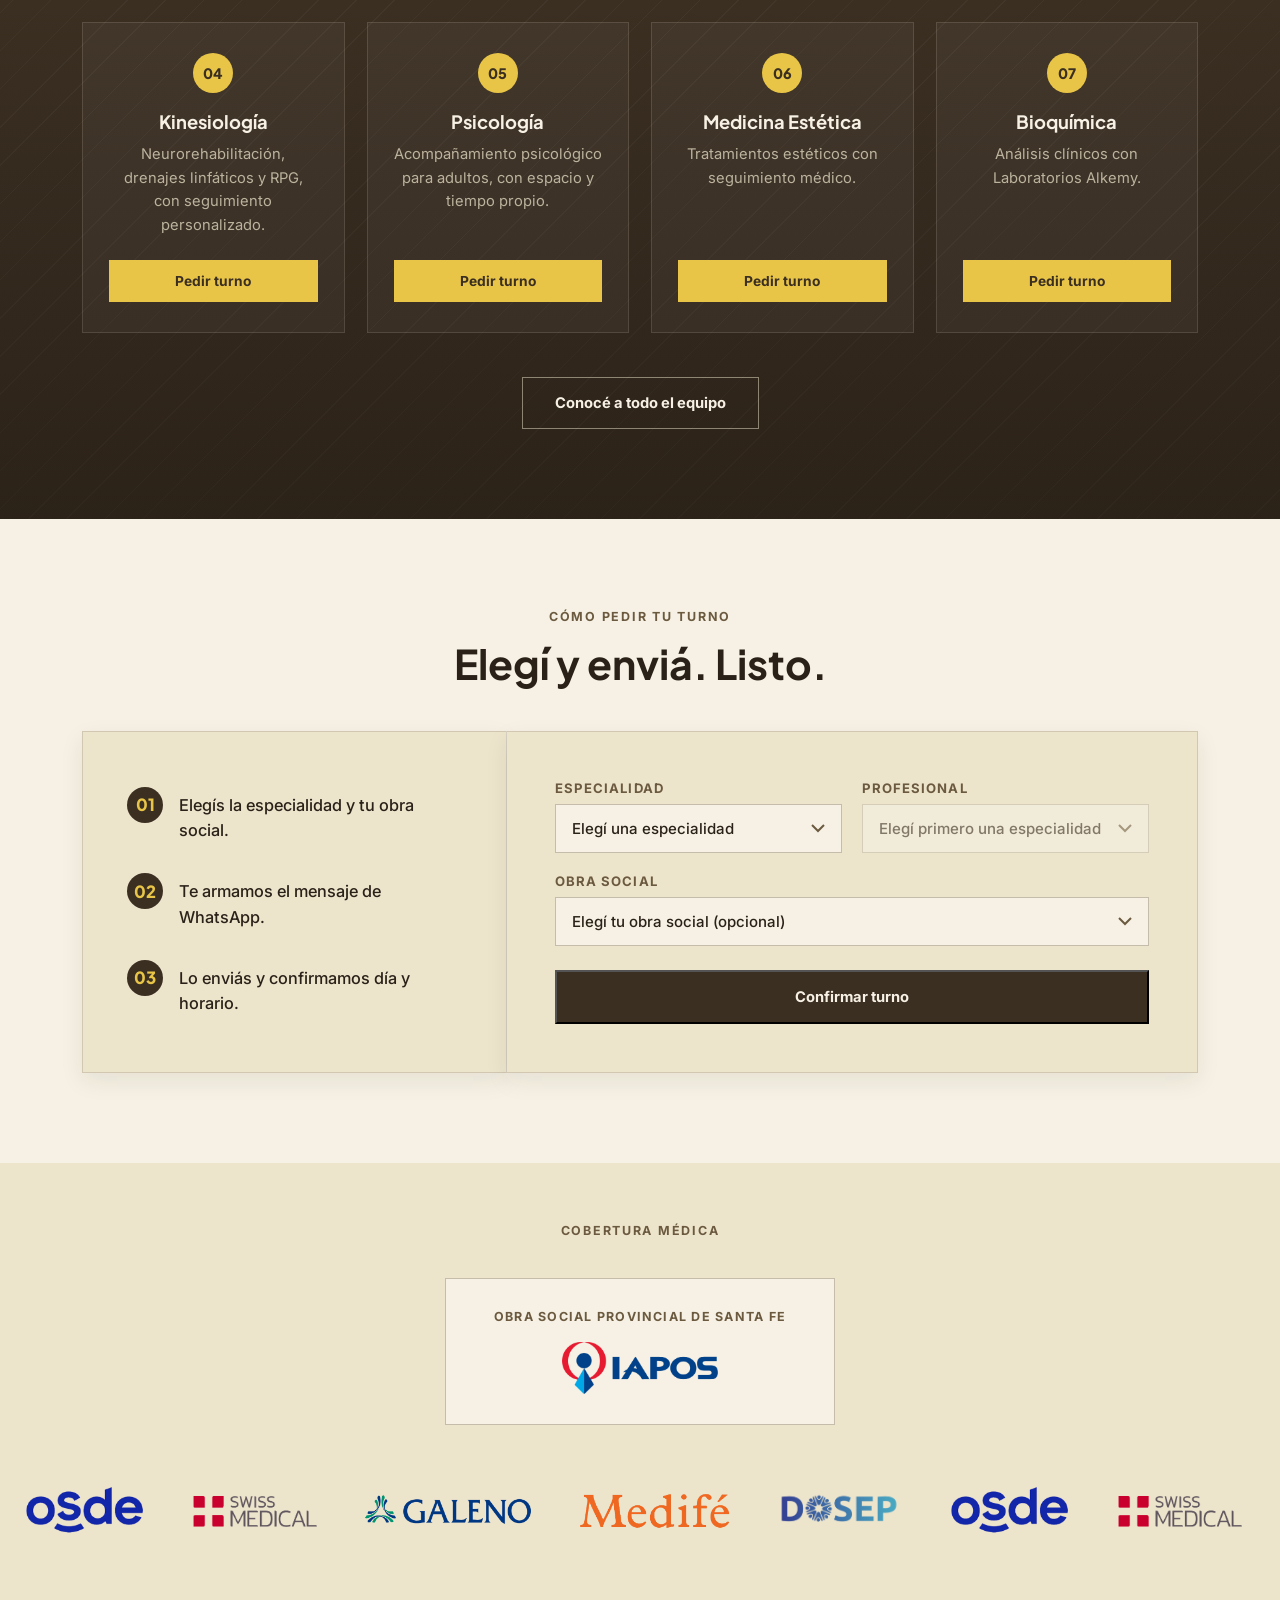
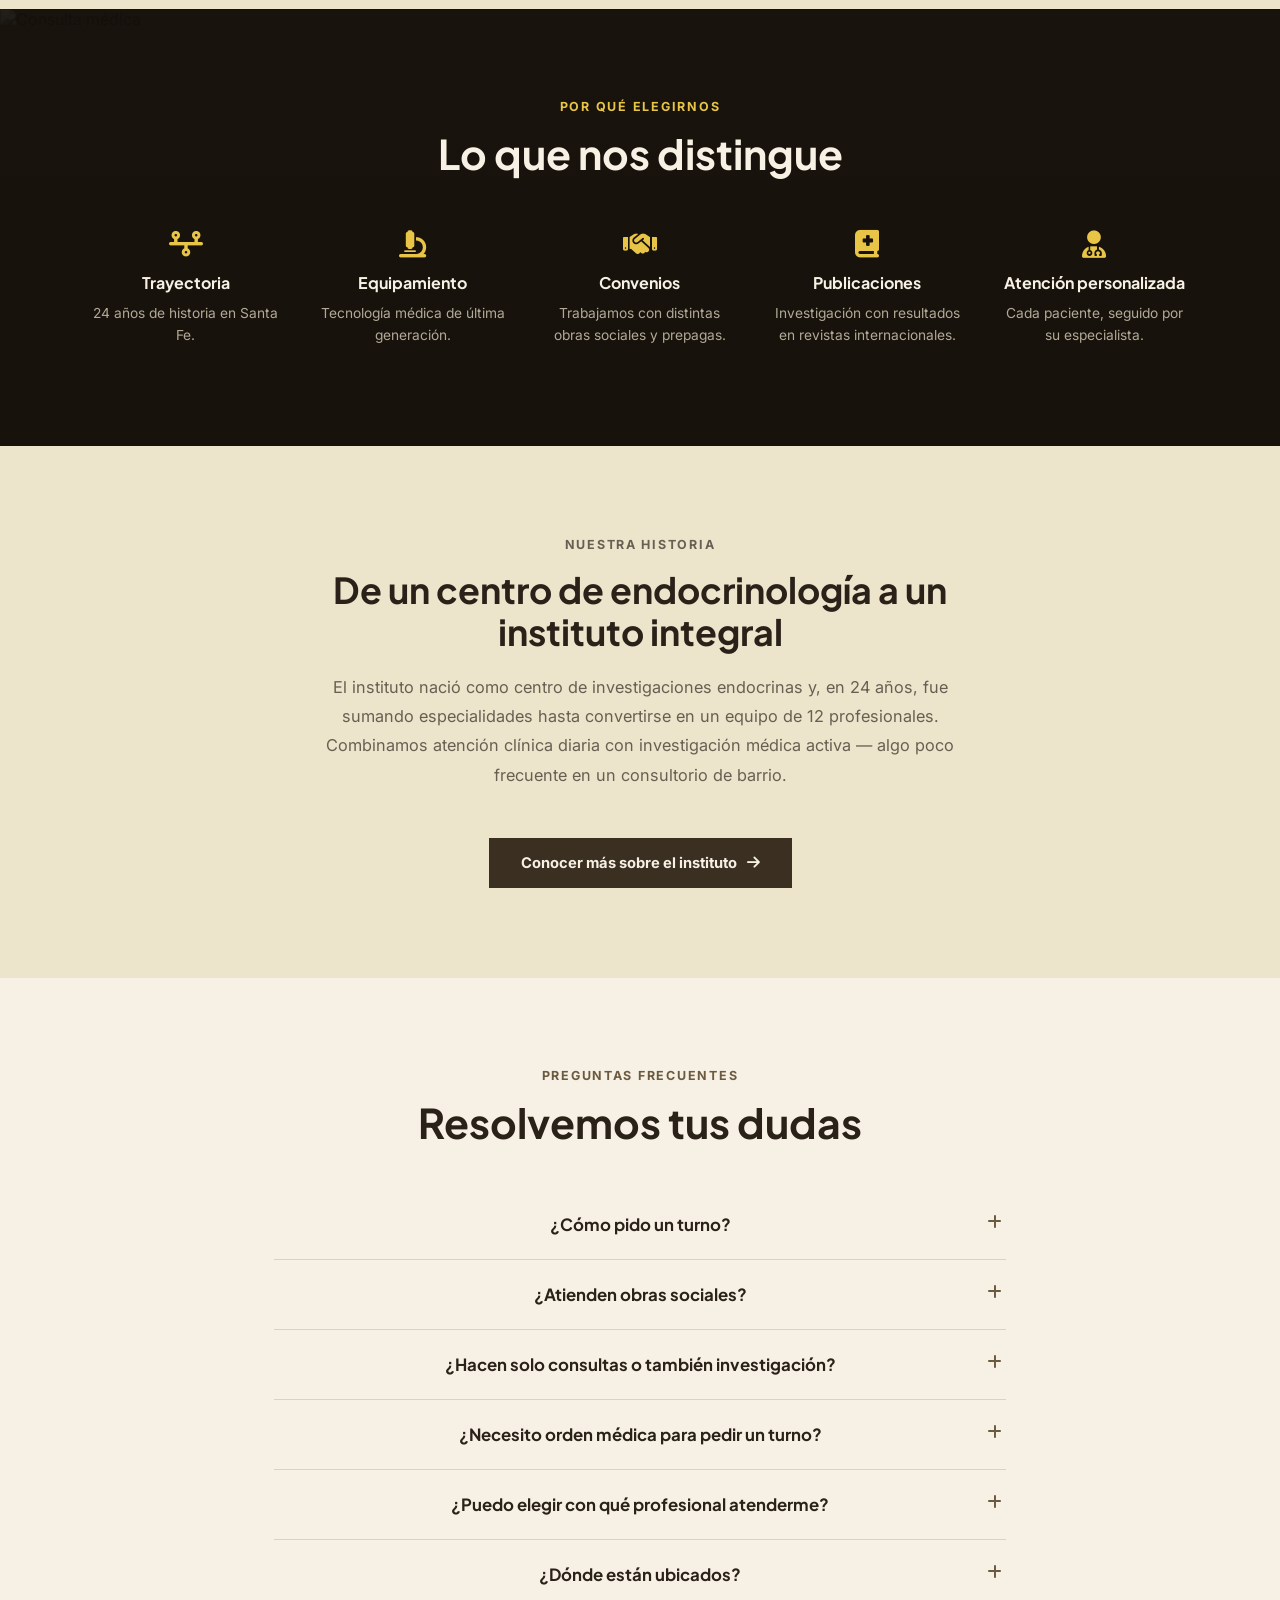
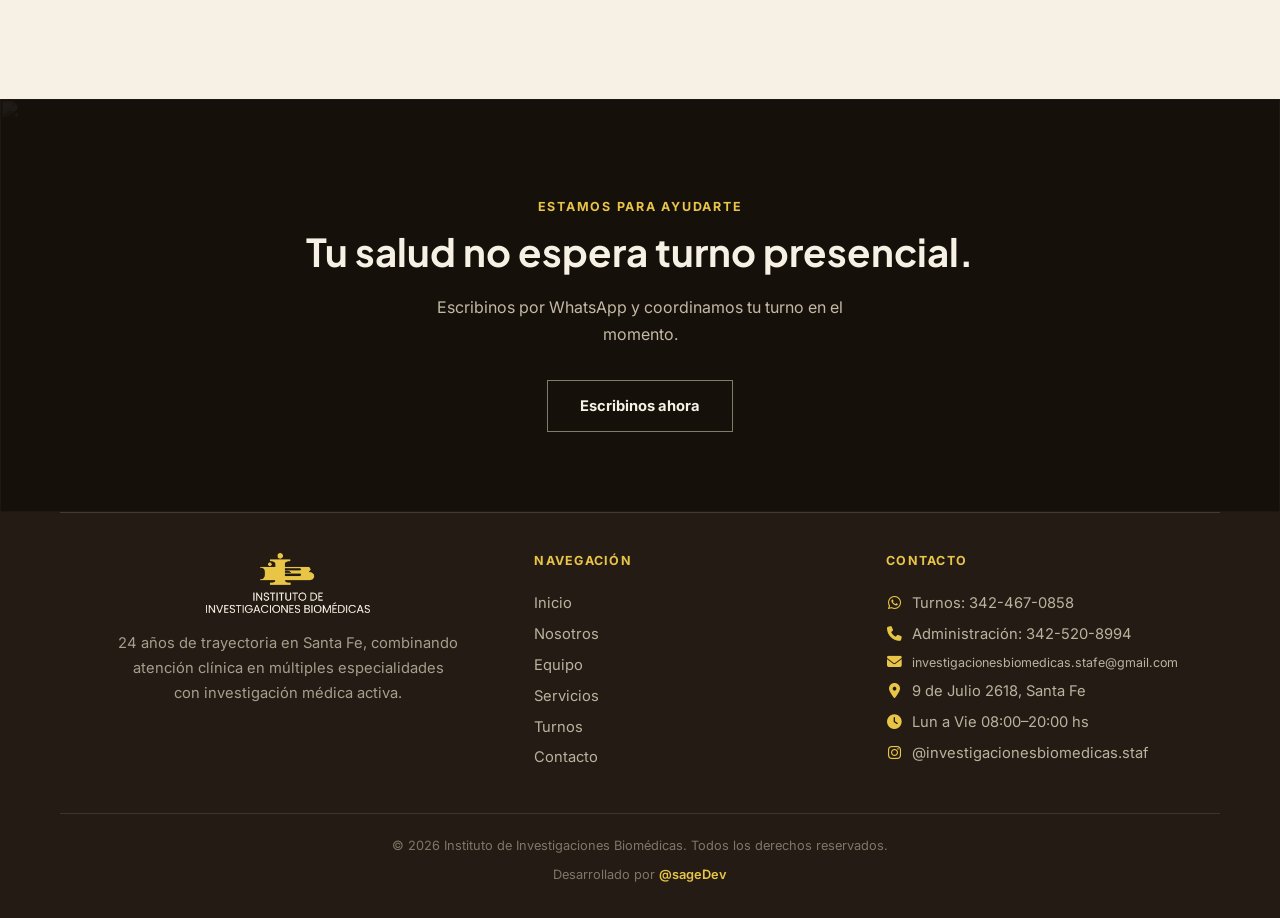
==== commit fa6dec9b: "ajuste 5" ====
--- a/index.html
+++ b/index.html
@@ -4,10 +4,10 @@
 <meta charset="UTF-8" />
 <meta name="viewport" content="width=device-width, initial-scale=1.0" />
 <title>Instituto de Investigaciones Biomédicas — Santa Fe</title>
-<meta name="description" content="45 años de trayectoria en Santa Fe. Atención clínica en 7 especialidades e investigación médica activa. Pedí tu turno por WhatsApp." />
+<meta name="description" content="24 años de trayectoria en Santa Fe. Atención clínica en 7 especialidades e investigación médica activa. Pedí tu turno por WhatsApp." />
 <link rel="icon" type="image/png" href="favicon.png" />
 <meta property="og:title" content="Instituto de Investigaciones Biomédicas — Santa Fe" />
-<meta property="og:description" content="45 años cuidando la salud de Santa Fe." />
+<meta property="og:description" content="24 años cuidando la salud de Santa Fe." />
 <meta property="og:image" content="og.png" />
 <link rel="preconnect" href="https://fonts.googleapis.com">
 <link rel="preconnect" href="https://fonts.gstatic.com" crossorigin>
@@ -63,7 +63,7 @@
   <div class="hero-grid">
     <div class="hero-inner">
       <p class="eyebrow reveal">Consultorios médicos</p>
-      <h1 class="reveal">45 años cuidando la <em>salud</em> de Santa&nbsp;Fe.</h1>
+      <h1 class="reveal">24 años cuidando la <em>salud</em> de Santa&nbsp;Fe.</h1>
       <p class="hero-sub reveal">Atención clínica en 7 especialidades e investigación médica activa. Pedí tu turno por WhatsApp — sin vueltas, sin esperar a que abramos.</p>
       <div class="hero-ctas reveal">
         <a href="https://wa.me/5493424670858?text=Hola%2C%20quiero%20pedir%20un%20turno." class="btn btn-solid" target="_blank" rel="noopener">Pedir turno por WhatsApp</a>
@@ -82,7 +82,7 @@
   <div class="id-strip-tint"></div>
   <div class="id-strip-inner">
     <div class="id-stat reveal">
-      <span class="id-num"><span class="count" data-target="45">0</span> años</span>
+      <span class="id-num"><span class="count" data-target="24">0</span> años</span>
       <span class="id-label">De trayectoria</span>
     </div>
     <div class="id-stat reveal">
@@ -250,7 +250,7 @@
     <div class="why-card reveal">
       <i class="fa-solid fa-timeline"></i>
       <h4>Trayectoria</h4>
-      <p>45 años de historia en Santa Fe.</p>
+      <p>24 años de historia en Santa Fe.</p>
     </div>
     <div class="why-card reveal">
       <i class="fa-solid fa-microscope"></i>
@@ -280,7 +280,7 @@
   <div class="about-teaser-inner">
     <p class="eyebrow reveal">Nuestra historia</p>
     <h2 class="reveal">De un centro de endocrinología a un instituto integral</h2>
-    <p class="reveal">El instituto nació como centro de investigaciones endocrinas y, en 45 años, fue sumando especialidades hasta convertirse en un equipo de 12 profesionales. Combinamos atención clínica diaria con investigación médica activa — algo poco frecuente en un consultorio de barrio.</p>
+    <p class="reveal">El instituto nació como centro de investigaciones endocrinas y, en 24 años, fue sumando especialidades hasta convertirse en un equipo de 12 profesionales. Combinamos atención clínica diaria con investigación médica activa — algo poco frecuente en un consultorio de barrio.</p>
     <a href="nosotros.html" class="btn btn-solid reveal">Conocer más sobre el instituto <i class="fa-solid fa-arrow-right"></i></a>
   </div>
 </section>
@@ -375,7 +375,7 @@
     <div class="footer-top">
       <div class="footer-brand">
         <img src="logo-texto-light.png" alt="Instituto de Investigaciones Biomédicas" />
-        <p class="footer-tagline">45 años de trayectoria en Santa Fe, combinando atención clínica en múltiples especialidades con investigación médica activa.</p>
+        <p class="footer-tagline">24 años de trayectoria en Santa Fe, combinando atención clínica en múltiples especialidades con investigación médica activa.</p>
       </div>
       <div class="footer-col">
         <h5>Navegación</h5>
--- a/styles.css
+++ b/styles.css
@@ -251,6 +251,7 @@
 .historia-inner h2 { font-size: clamp(1.9rem, 3vw, 2.4rem); margin-bottom: 1.4rem; }
 .historia-inner p { color: var(--ink-soft); line-height: 1.85; font-size: 1.04rem; margin-bottom: 1.4rem; }
 .historia-inner p:last-child { margin-bottom: 0; }
+.historia-inner p.eyebrow { font-size: .78rem; margin-bottom: 1rem; }
 
 /* ═══ INVESTIGACIÓN — foto de fondo ═══ */
 .research-band { position: relative; overflow: hidden; background: var(--brown-dark); text-align: center; }
@@ -260,6 +261,7 @@
 .research-inner { position: relative; z-index: 2; max-width: 720px; margin: 0 auto; padding: 0 24px; }
 .research-inner h2 { color: var(--cream-soft); font-size: clamp(1.9rem, 3vw, 2.4rem); margin-bottom: 1.4rem; }
 .research-inner > p { color: rgba(237,228,204,.8); line-height: 1.85; font-size: 1.04rem; margin-bottom: 2rem; }
+.research-inner p.eyebrow { font-size: .78rem; color: var(--yellow); margin-bottom: 1rem; }
 .research-tags { display: flex; flex-wrap: wrap; align-items: center; justify-content: center; gap: 14px; }
 .research-tags span {
   font-family: 'Inter'; font-weight: 700; font-size: .82rem; text-transform: uppercase; letter-spacing: .06em;
@@ -271,6 +273,7 @@
 .director-inner { max-width: 640px; margin: 0 auto; padding: 0 24px; }
 .director-inner h2 { font-size: clamp(1.9rem, 3vw, 2.3rem); margin-bottom: 1.2rem; }
 .director-inner p { color: var(--ink-soft); line-height: 1.8; font-size: 1.02rem; }
+.director-inner p.eyebrow { font-size: .78rem; margin-bottom: 1rem; }
 
 /* ═══ NUESTROS PRINCIPIOS ═══ */
 .values { background: var(--cream); }
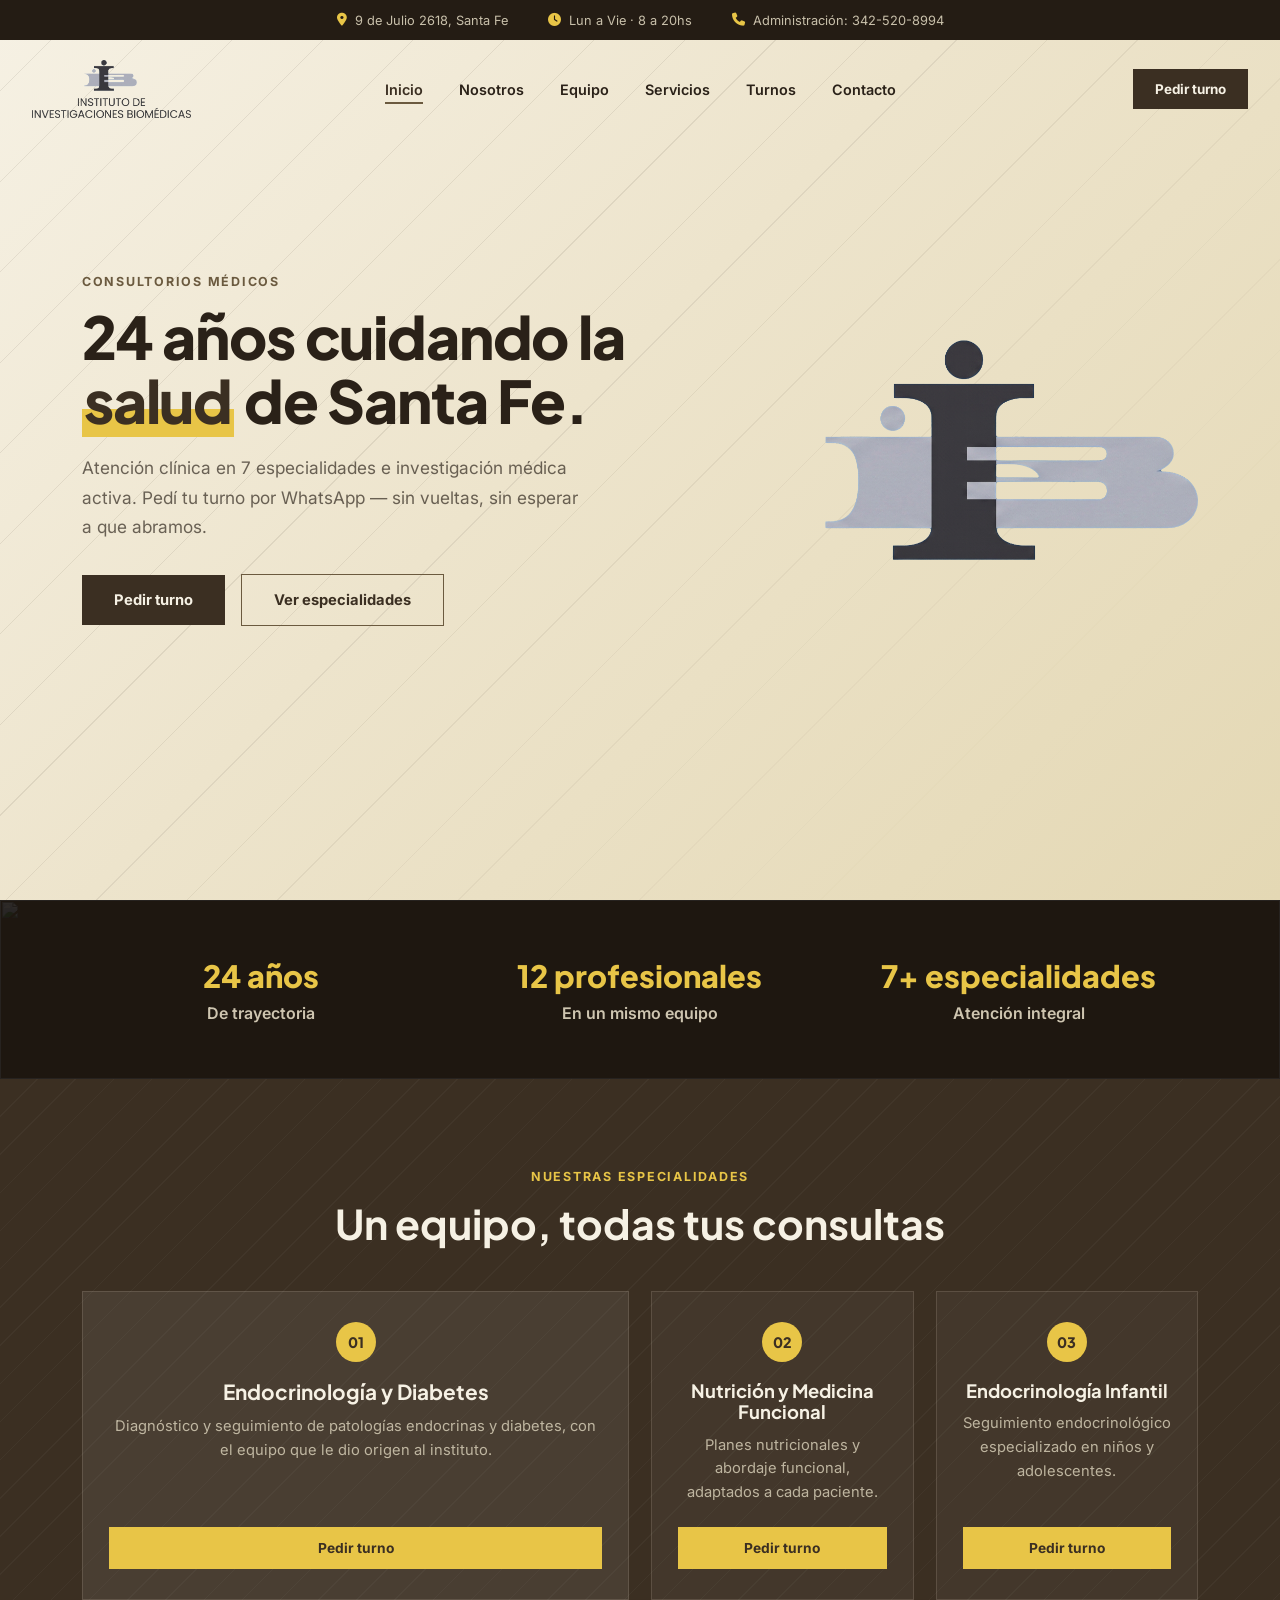
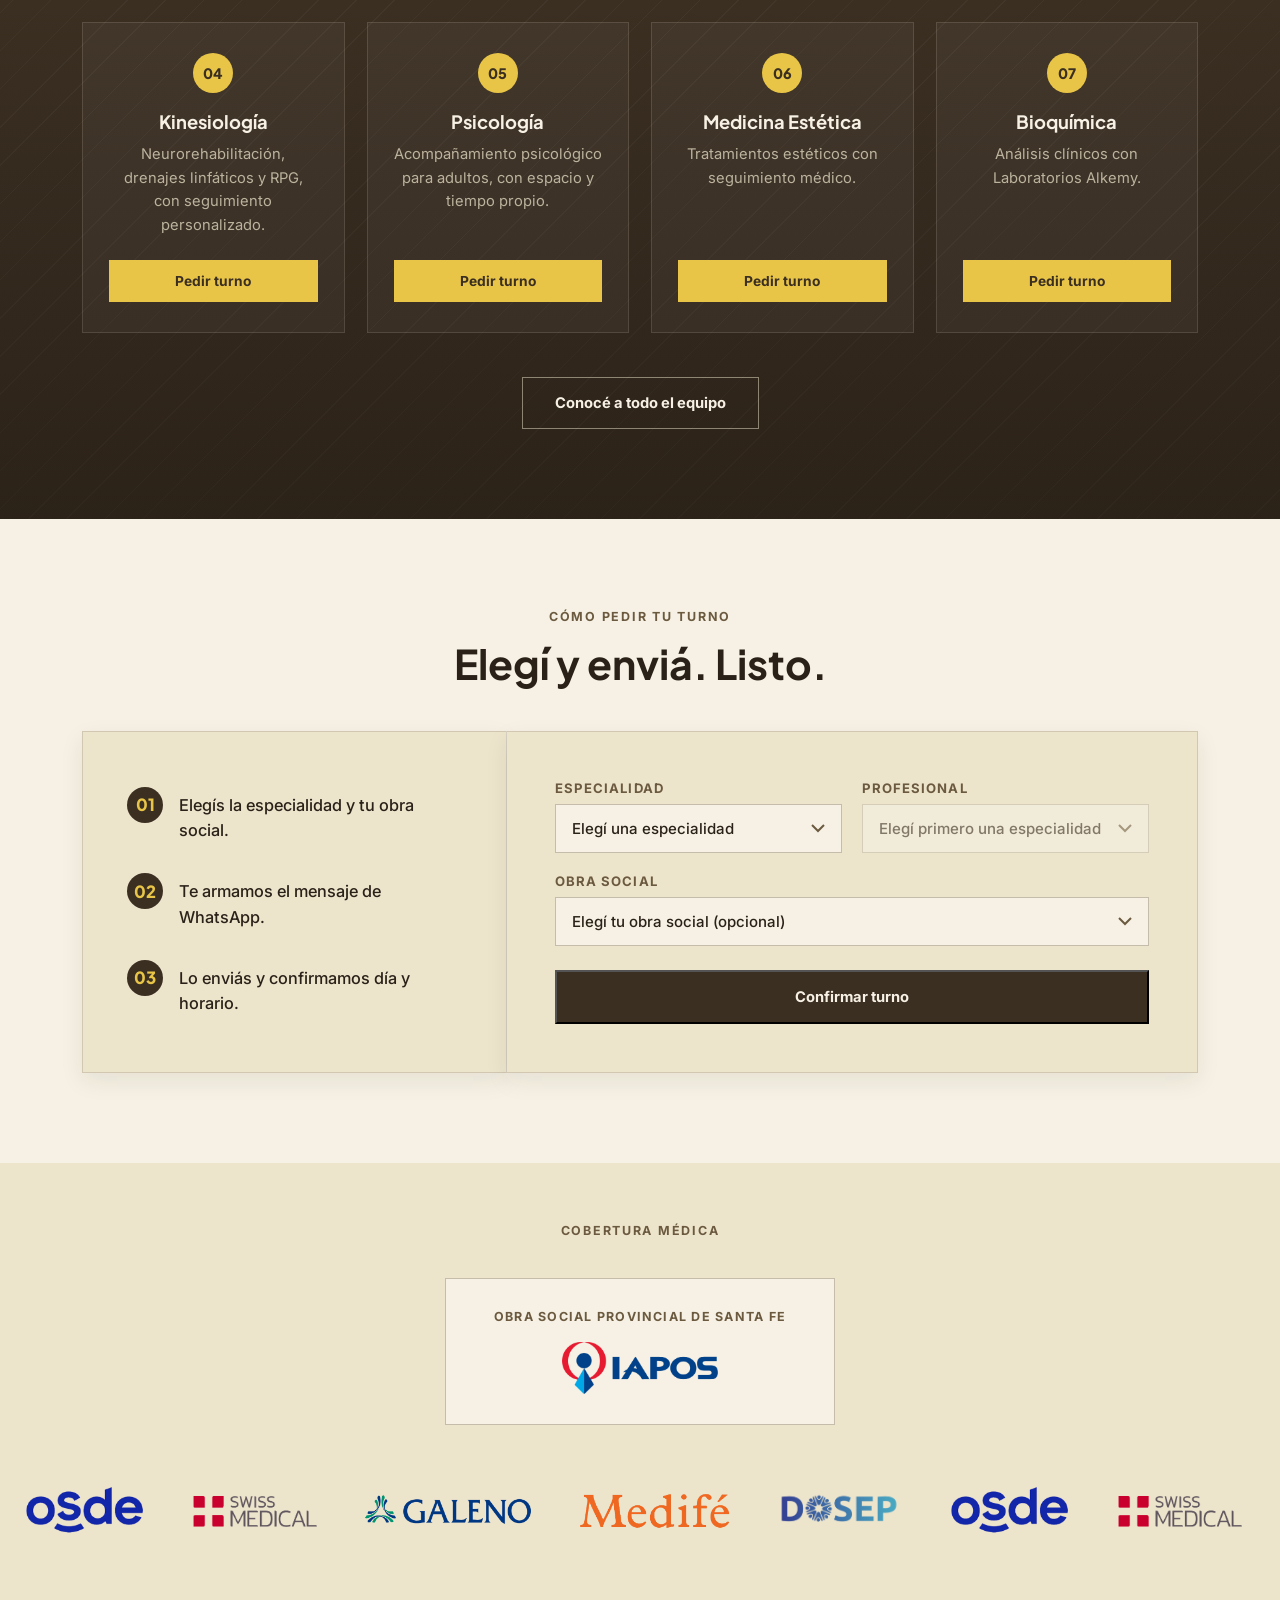
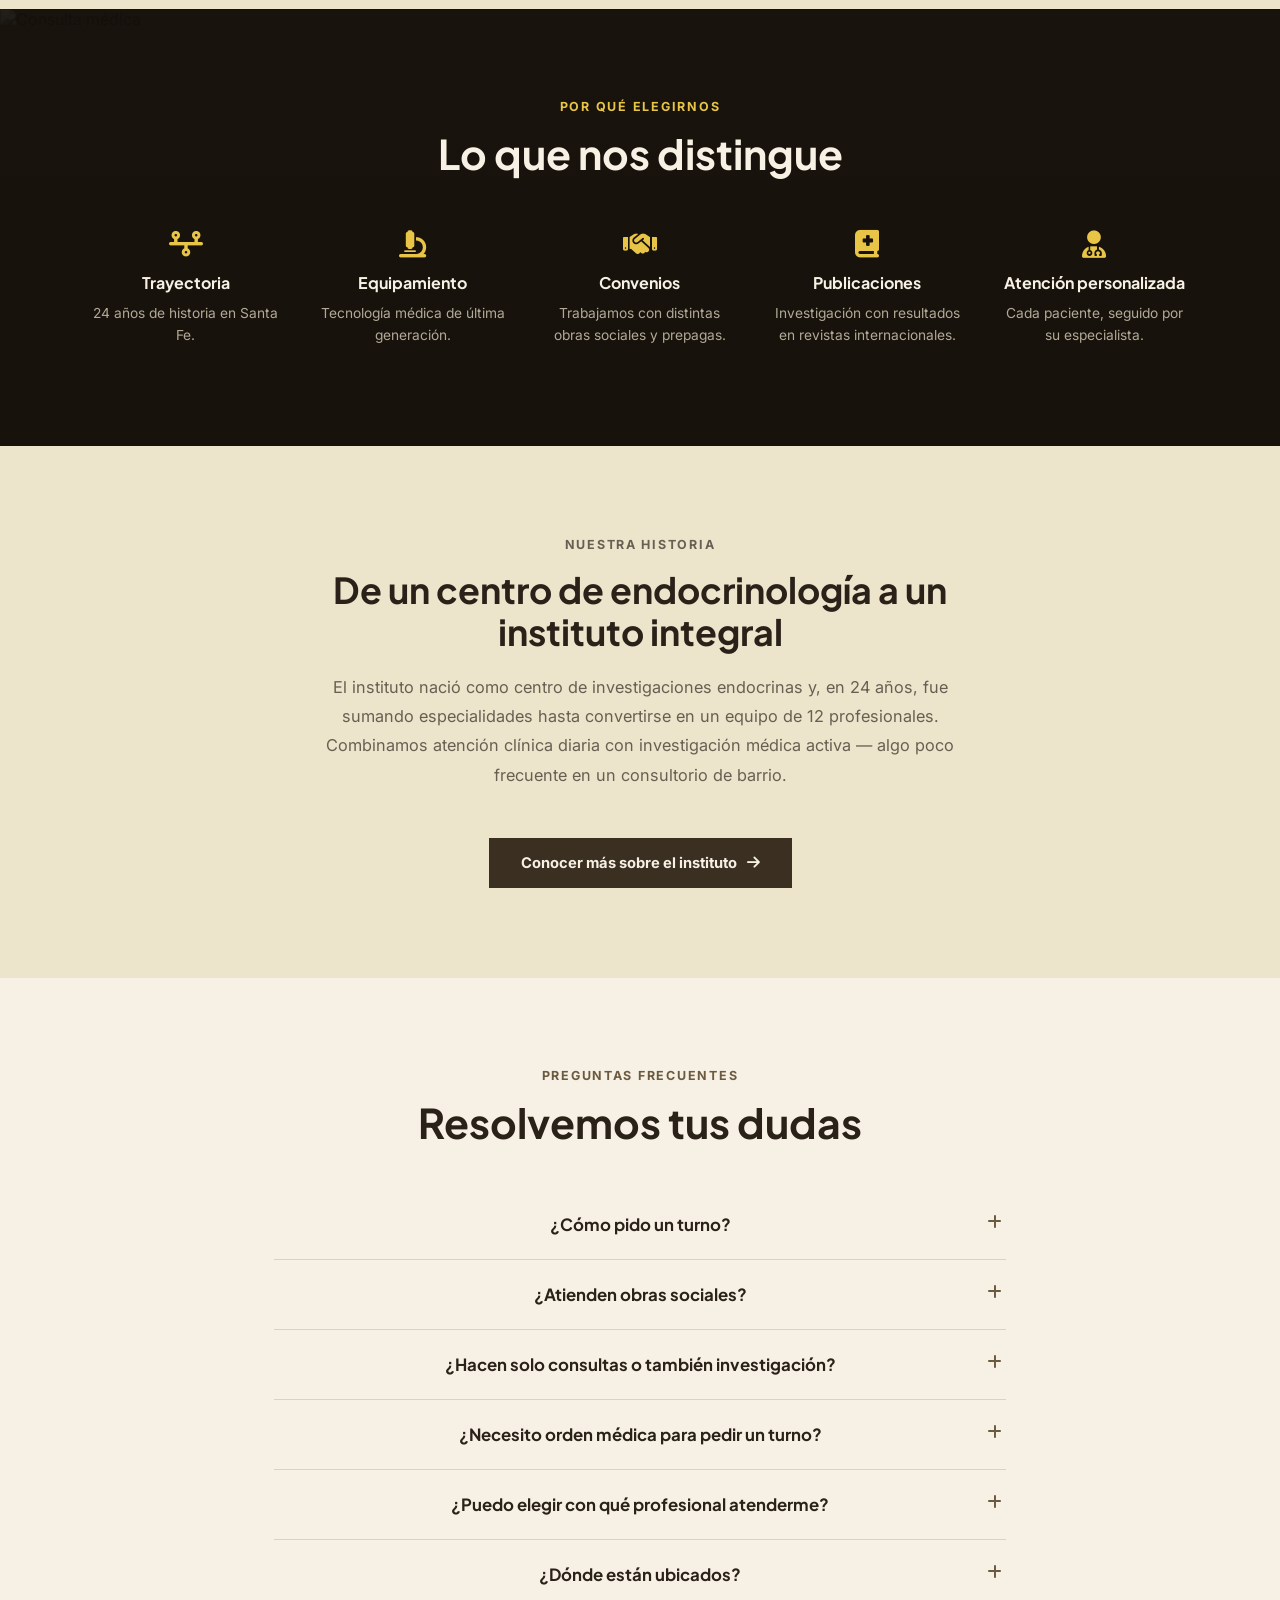
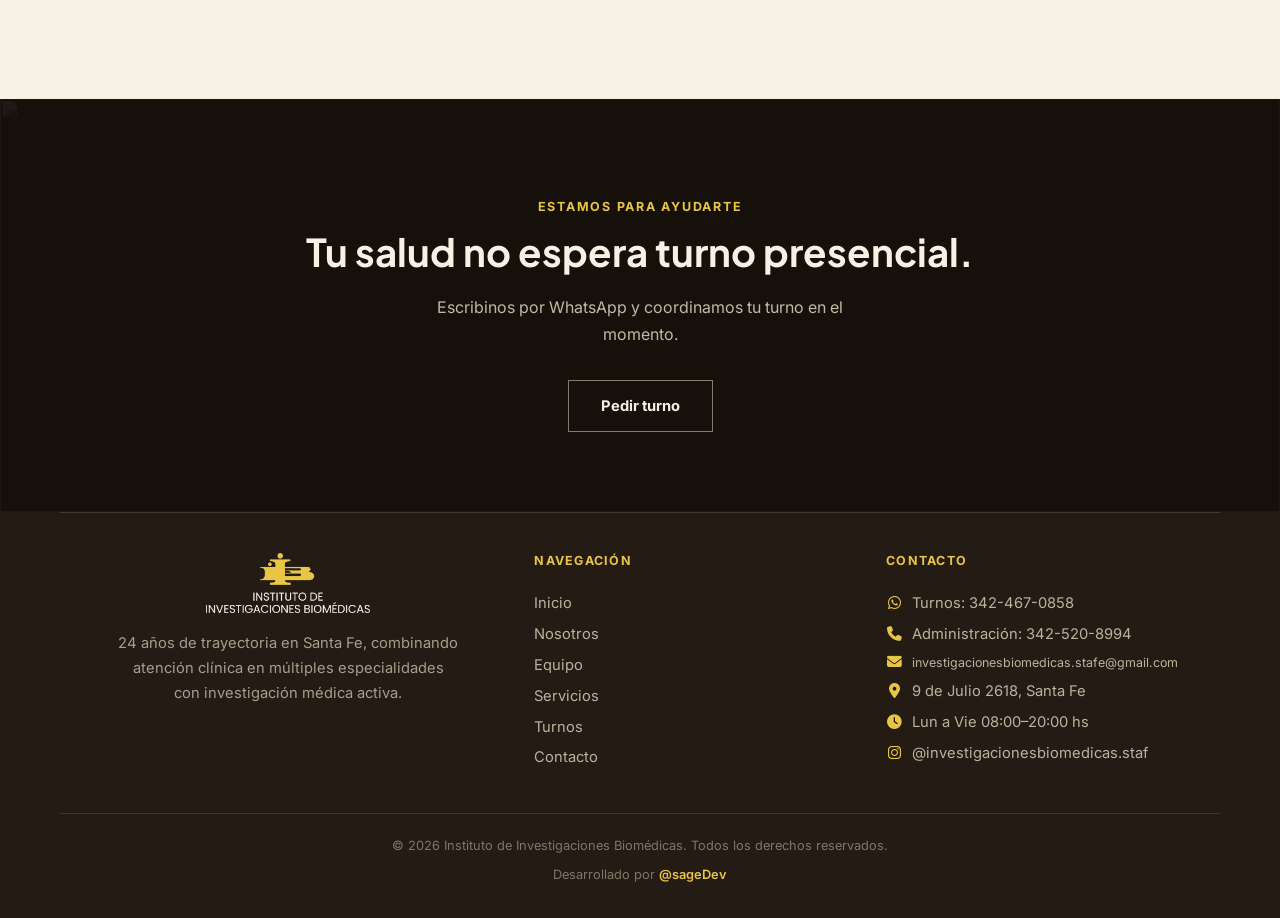
==== commit 966cdcf4: "ajuste 6" ====
--- a/index.html
+++ b/index.html
@@ -38,7 +38,7 @@
       <a href="index.html#turno">Turnos</a>
       <a href="contacto.html">Contacto</a>
     </nav>
-    <a href="https://wa.me/5493424670858?text=Hola%2C%20quiero%20pedir%20un%20turno." class="h-cta" target="_blank" rel="noopener">Pedir turno</a>
+    <a href="#turno" class="h-cta">Pedir turno</a>
   </div>
 </header>
 
@@ -55,7 +55,7 @@
   <a href="index.html#especialidades">Servicios</a>
   <a href="index.html#turno">Turnos</a>
   <a href="contacto.html">Contacto</a>
-  <a href="https://wa.me/5493424670858?text=Hola%2C%20quiero%20pedir%20un%20turno." class="mnav-cta" target="_blank" rel="noopener">Pedir turno</a>
+  <a href="#turno" class="mnav-cta">Pedir turno</a>
 </nav>
 
 <!-- ═══ HERO ═══ -->
@@ -66,7 +66,7 @@
       <h1 class="reveal">24 años cuidando la <em>salud</em> de Santa&nbsp;Fe.</h1>
       <p class="hero-sub reveal">Atención clínica en 7 especialidades e investigación médica activa. Pedí tu turno por WhatsApp — sin vueltas, sin esperar a que abramos.</p>
       <div class="hero-ctas reveal">
-        <a href="https://wa.me/5493424670858?text=Hola%2C%20quiero%20pedir%20un%20turno." class="btn btn-solid" target="_blank" rel="noopener">Pedir turno por WhatsApp</a>
+        <a href="#turno" class="btn btn-solid">Pedir turno</a>
         <a href="#especialidades" class="btn btn-ghost">Ver especialidades</a>
       </div>
     </div>
@@ -107,43 +107,43 @@
       <span class="spec-badge">01</span>
       <h3>Endocrinología y Diabetes</h3>
       <p>Diagnóstico y seguimiento de patologías endocrinas y diabetes, con el equipo que le dio origen al instituto.</p>
-      <a href="https://wa.me/5493424670858?text=Hola%2C%20quiero%20pedir%20un%20turno%20en%20Endocrinolog%C3%ADa%20y%20Diabetes." class="spec-btn" target="_blank" rel="noopener">Pedir turno</a>
+      <a href="#turno" class="spec-btn" data-especialidad="Endocrinología y Diabetes">Pedir turno</a>
     </div>
     <div class="spec-card reveal">
       <span class="spec-badge">02</span>
       <h3>Nutrición y Medicina Funcional</h3>
       <p>Planes nutricionales y abordaje funcional, adaptados a cada paciente.</p>
-      <a href="https://wa.me/5493424670858?text=Hola%2C%20quiero%20pedir%20un%20turno%20en%20Nutrici%C3%B3n%20y%20Medicina%20Funcional." class="spec-btn" target="_blank" rel="noopener">Pedir turno</a>
+      <a href="#turno" class="spec-btn" data-especialidad="Nutrición y Medicina Funcional">Pedir turno</a>
     </div>
     <div class="spec-card reveal">
       <span class="spec-badge">03</span>
       <h3>Endocrinología Infantil</h3>
       <p>Seguimiento endocrinológico especializado en niños y adolescentes.</p>
-      <a href="https://wa.me/5493424670858?text=Hola%2C%20quiero%20pedir%20un%20turno%20en%20Endocrinolog%C3%ADa%20Infantil." class="spec-btn" target="_blank" rel="noopener">Pedir turno</a>
+      <a href="#turno" class="spec-btn" data-especialidad="Endocrinología Infantil">Pedir turno</a>
     </div>
     <div class="spec-card reveal">
       <span class="spec-badge">04</span>
       <h3>Kinesiología</h3>
       <p>Neurorehabilitación, drenajes linfáticos y RPG, con seguimiento personalizado.</p>
-      <a href="https://wa.me/5493424670858?text=Hola%2C%20quiero%20pedir%20un%20turno%20en%20Kinesiolog%C3%ADa." class="spec-btn" target="_blank" rel="noopener">Pedir turno</a>
+      <a href="#turno" class="spec-btn" data-especialidad="Kinesiología">Pedir turno</a>
     </div>
     <div class="spec-card reveal">
       <span class="spec-badge">05</span>
       <h3>Psicología</h3>
       <p>Acompañamiento psicológico para adultos, con espacio y tiempo propio.</p>
-      <a href="https://wa.me/5493425031430?text=Hola%2C%20vengo%20de%20la%20web%20del%20Instituto%20de%20Investigaciones%20Biom%C3%A9dicas.%20Necesito%20un%20turno%20en%20Psicolog%C3%ADa." class="spec-btn" target="_blank" rel="noopener">Pedir turno</a>
+      <a href="#turno" class="spec-btn" data-especialidad="Psicología">Pedir turno</a>
     </div>
     <div class="spec-card reveal">
       <span class="spec-badge">06</span>
       <h3>Medicina Estética</h3>
       <p>Tratamientos estéticos con seguimiento médico.</p>
-      <a href="https://wa.me/5493424670858?text=Hola%2C%20quiero%20pedir%20un%20turno%20en%20Medicina%20Est%C3%A9tica." class="spec-btn" target="_blank" rel="noopener">Pedir turno</a>
+      <a href="#turno" class="spec-btn" data-especialidad="Medicina Estética">Pedir turno</a>
     </div>
     <div class="spec-card reveal">
       <span class="spec-badge">07</span>
       <h3>Bioquímica</h3>
       <p>Análisis clínicos con Laboratorios Alkemy.</p>
-      <a href="https://wa.me/5493425160972?text=Hola%2C%20vengo%20de%20la%20web%20del%20Instituto%20de%20Investigaciones%20Biom%C3%A9dicas.%20Necesito%20un%20turno%20para%20an%C3%A1lisis%20bioqu%C3%ADmicos." class="spec-btn" target="_blank" rel="noopener">Pedir turno</a>
+      <a href="#turno" class="spec-btn" data-especialidad="Bioquímica">Pedir turno</a>
     </div>
   </div>
   <div class="specialties-more">
@@ -369,7 +369,7 @@
     <p class="eyebrow eyebrow-light reveal">Estamos para ayudarte</p>
     <h2>Tu salud no espera turno presencial.</h2>
     <p class="close-cta-sub reveal">Escribinos por WhatsApp y coordinamos tu turno en el momento.</p>
-    <a href="https://wa.me/5493424670858?text=Hola%2C%20quiero%20pedir%20un%20turno." class="btn btn-ghost-light" target="_blank" rel="noopener">Escribinos ahora</a>
+    <a href="#turno" class="btn btn-ghost-light">Pedir turno</a>
   </div>
   <footer class="footer">
     <div class="footer-top">
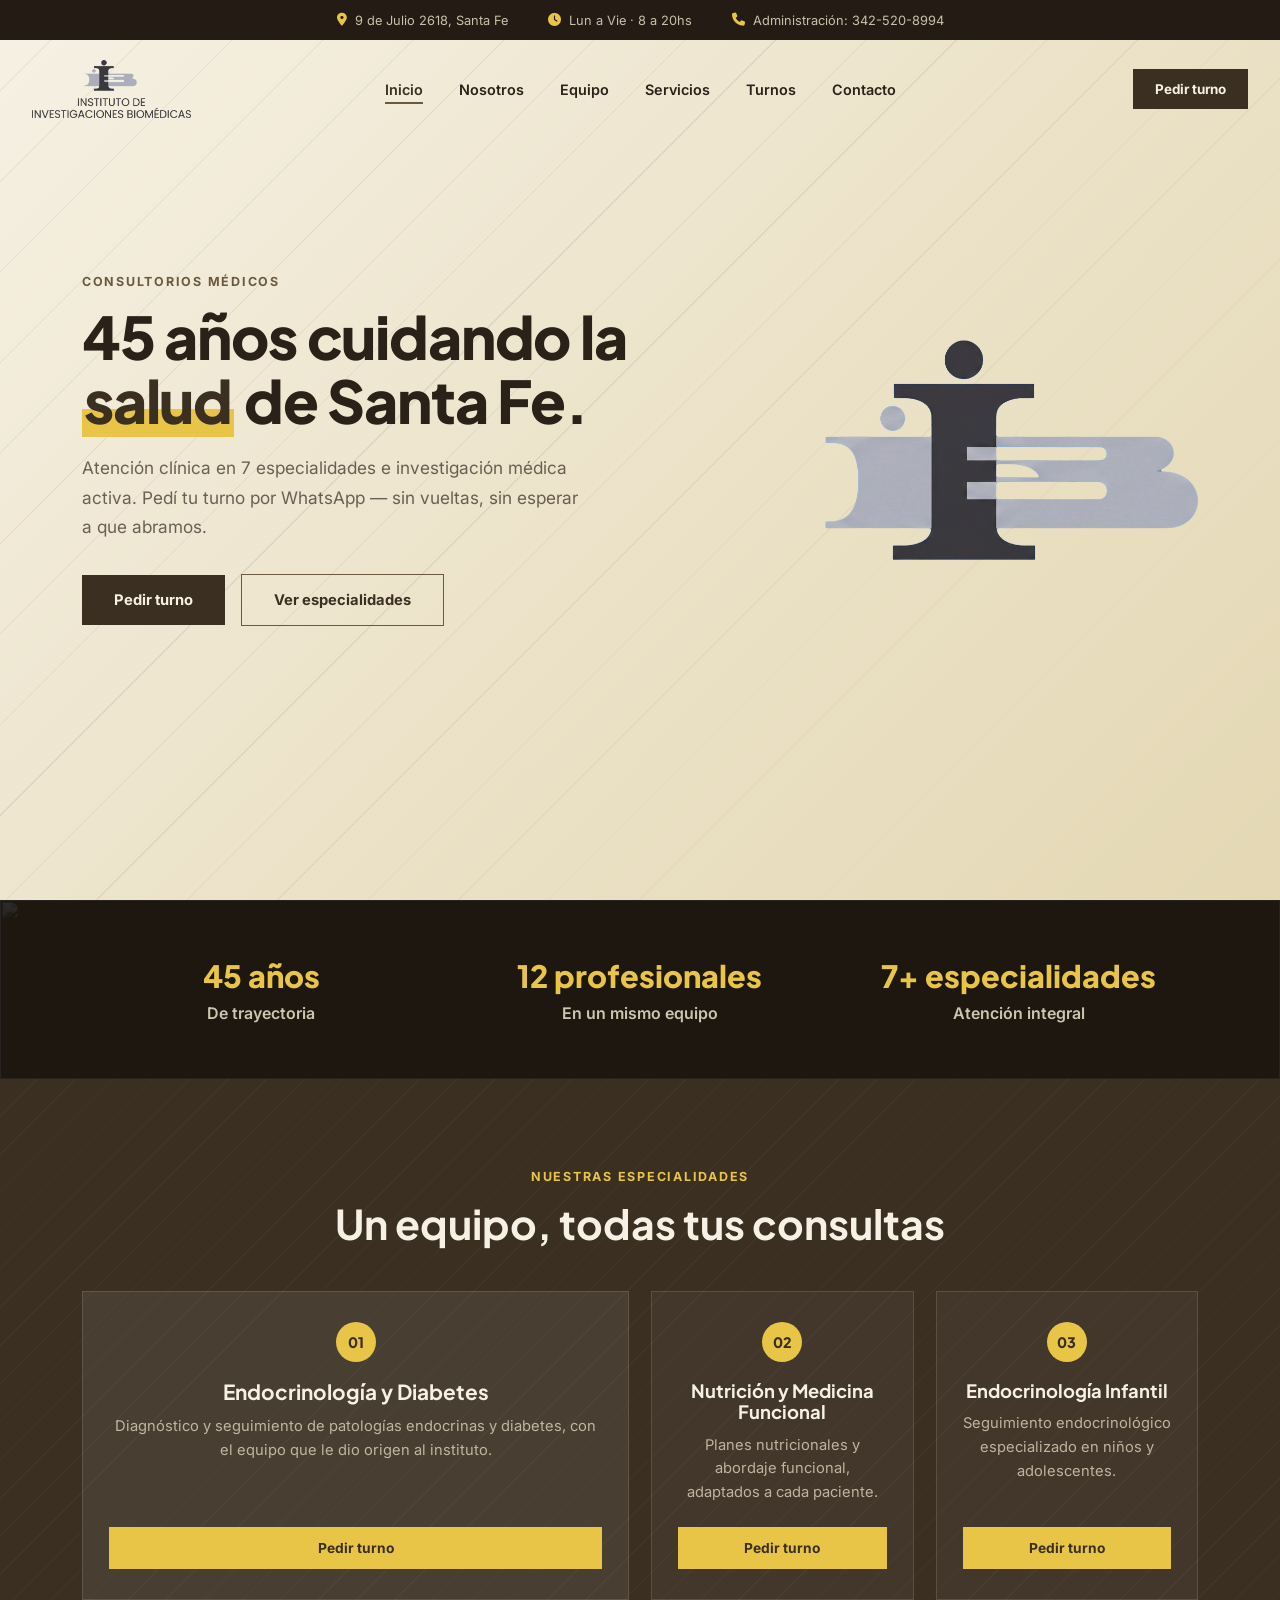
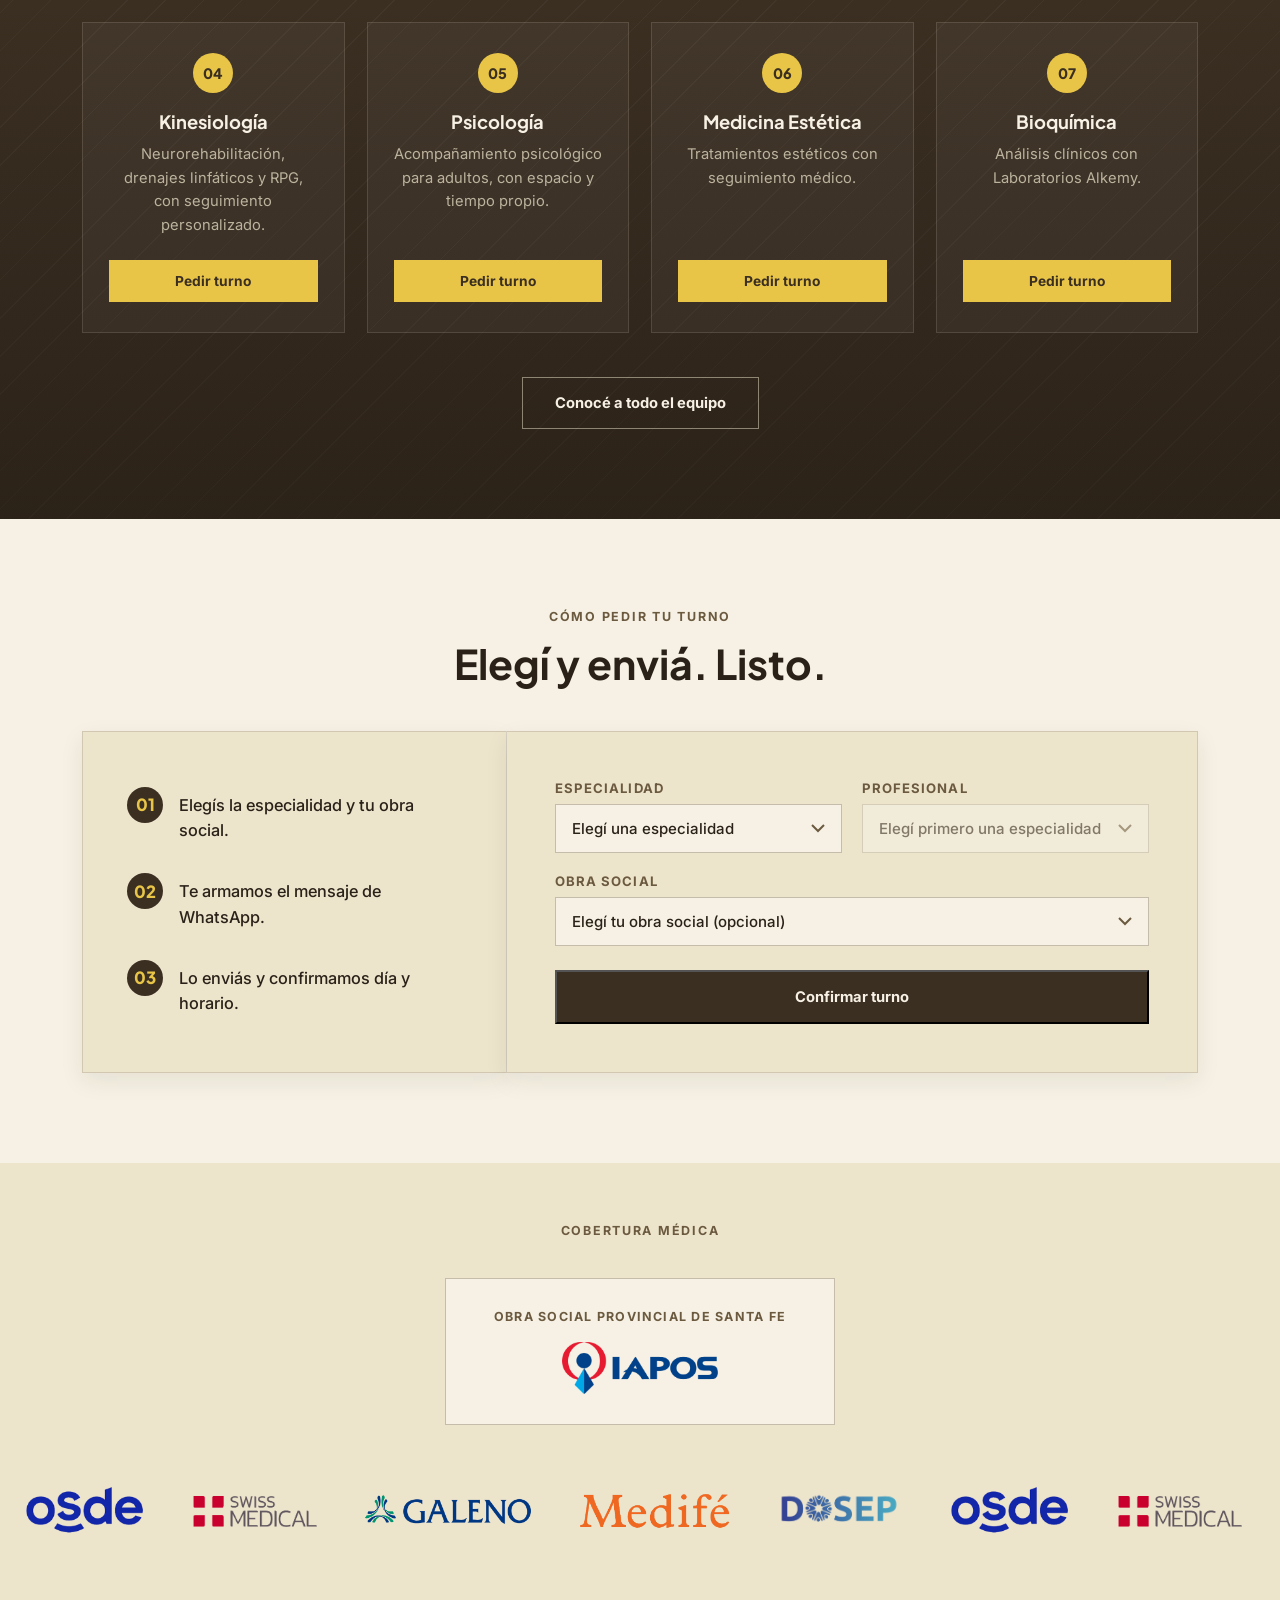
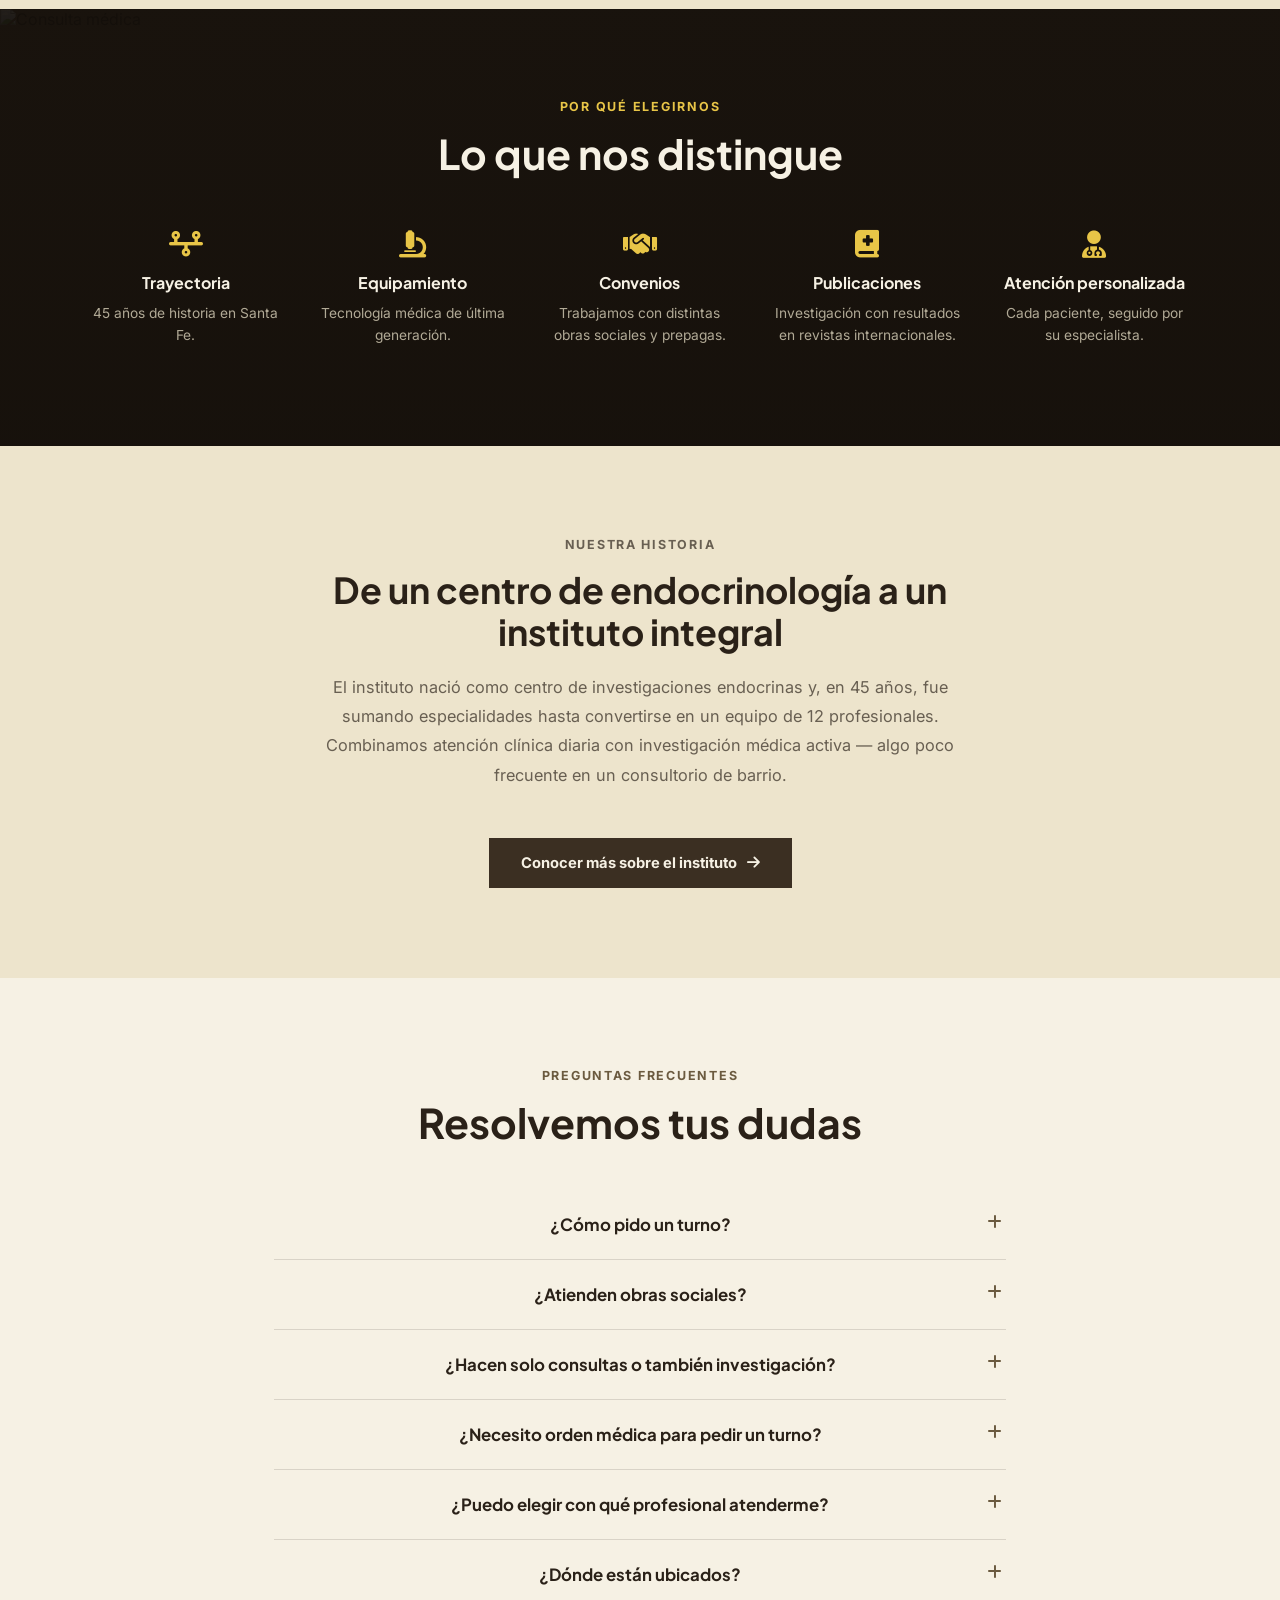
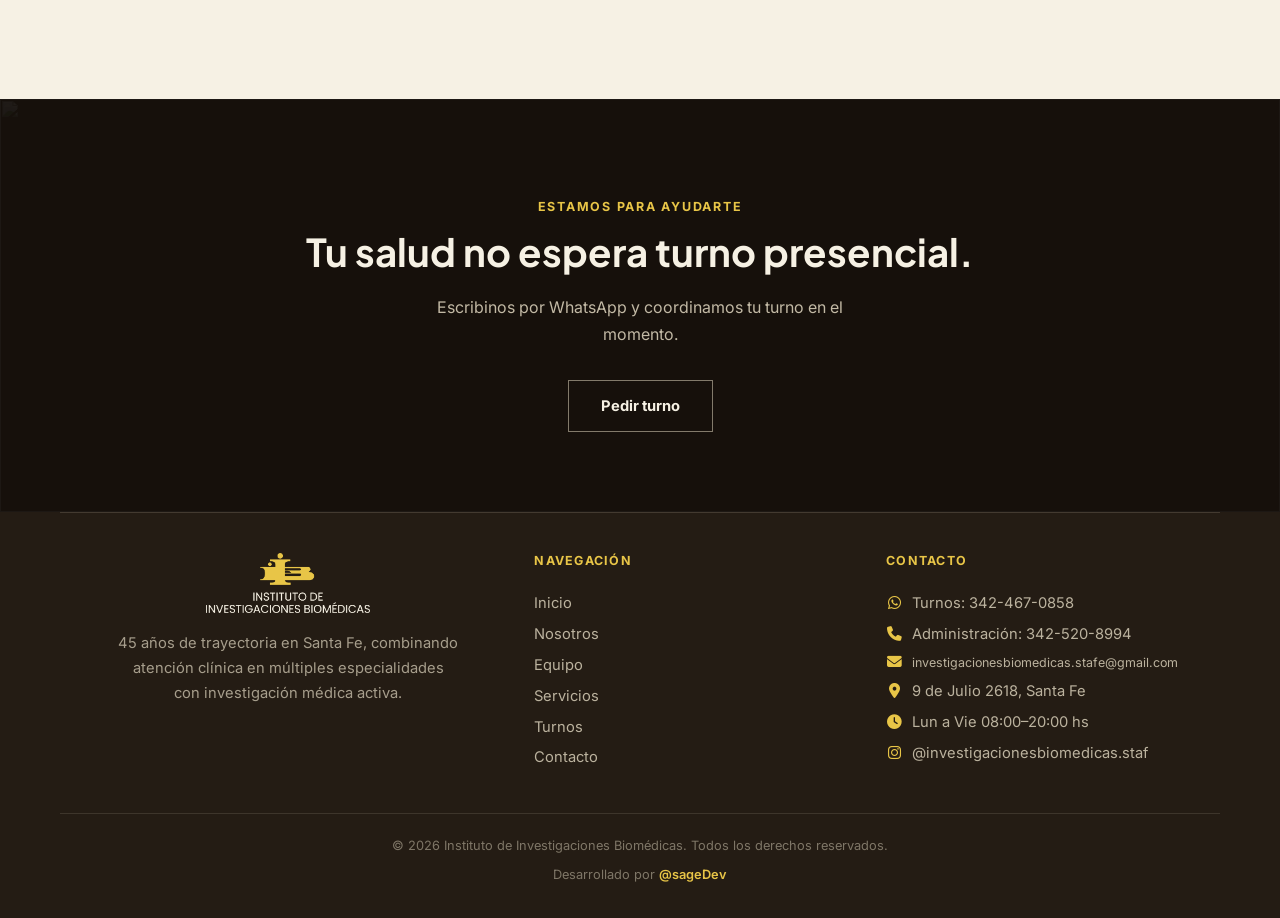
==== commit 23fbae7b: "ajuste 12" ====
--- a/index.html
+++ b/index.html
@@ -4,10 +4,10 @@
 <meta charset="UTF-8" />
 <meta name="viewport" content="width=device-width, initial-scale=1.0" />
 <title>Instituto de Investigaciones Biomédicas — Santa Fe</title>
-<meta name="description" content="24 años de trayectoria en Santa Fe. Atención clínica en 7 especialidades e investigación médica activa. Pedí tu turno por WhatsApp." />
+<meta name="description" content="45 años de trayectoria en Santa Fe. Atención clínica en 7 especialidades e investigación médica activa. Pedí tu turno por WhatsApp." />
 <link rel="icon" type="image/png" href="favicon.png" />
 <meta property="og:title" content="Instituto de Investigaciones Biomédicas — Santa Fe" />
-<meta property="og:description" content="24 años cuidando la salud de Santa Fe." />
+<meta property="og:description" content="45 años cuidando la salud de Santa Fe." />
 <meta property="og:image" content="og.png" />
 <link rel="preconnect" href="https://fonts.googleapis.com">
 <link rel="preconnect" href="https://fonts.gstatic.com" crossorigin>
@@ -63,7 +63,7 @@
   <div class="hero-grid">
     <div class="hero-inner">
       <p class="eyebrow reveal">Consultorios médicos</p>
-      <h1 class="reveal">24 años cuidando la <em>salud</em> de Santa&nbsp;Fe.</h1>
+      <h1 class="reveal">45 años cuidando la <em>salud</em> de Santa&nbsp;Fe.</h1>
       <p class="hero-sub reveal">Atención clínica en 7 especialidades e investigación médica activa. Pedí tu turno por WhatsApp — sin vueltas, sin esperar a que abramos.</p>
       <div class="hero-ctas reveal">
         <a href="#turno" class="btn btn-solid">Pedir turno</a>
@@ -82,7 +82,7 @@
   <div class="id-strip-tint"></div>
   <div class="id-strip-inner">
     <div class="id-stat reveal">
-      <span class="id-num"><span class="count" data-target="24">0</span> años</span>
+      <span class="id-num"><span class="count" data-target="45">0</span> años</span>
       <span class="id-label">De trayectoria</span>
     </div>
     <div class="id-stat reveal">
@@ -250,7 +250,7 @@
     <div class="why-card reveal">
       <i class="fa-solid fa-timeline"></i>
       <h4>Trayectoria</h4>
-      <p>24 años de historia en Santa Fe.</p>
+      <p>45 años de historia en Santa Fe.</p>
     </div>
     <div class="why-card reveal">
       <i class="fa-solid fa-microscope"></i>
@@ -280,7 +280,7 @@
   <div class="about-teaser-inner">
     <p class="eyebrow reveal">Nuestra historia</p>
     <h2 class="reveal">De un centro de endocrinología a un instituto integral</h2>
-    <p class="reveal">El instituto nació como centro de investigaciones endocrinas y, en 24 años, fue sumando especialidades hasta convertirse en un equipo de 12 profesionales. Combinamos atención clínica diaria con investigación médica activa — algo poco frecuente en un consultorio de barrio.</p>
+    <p class="reveal">El instituto nació como centro de investigaciones endocrinas y, en 45 años, fue sumando especialidades hasta convertirse en un equipo de 12 profesionales. Combinamos atención clínica diaria con investigación médica activa — algo poco frecuente en un consultorio de barrio.</p>
     <a href="nosotros.html" class="btn btn-solid reveal">Conocer más sobre el instituto <i class="fa-solid fa-arrow-right"></i></a>
   </div>
 </section>
@@ -375,7 +375,7 @@
     <div class="footer-top">
       <div class="footer-brand">
         <img src="logo-texto-light.png" alt="Instituto de Investigaciones Biomédicas" />
-        <p class="footer-tagline">24 años de trayectoria en Santa Fe, combinando atención clínica en múltiples especialidades con investigación médica activa.</p>
+        <p class="footer-tagline">45 años de trayectoria en Santa Fe, combinando atención clínica en múltiples especialidades con investigación médica activa.</p>
       </div>
       <div class="footer-col">
         <h5>Navegación</h5>
--- a/styles.css
+++ b/styles.css
@@ -309,6 +309,8 @@
 .team-photo img { width: 100%; height: 100%; object-fit: cover; filter: grayscale(.1); transition: transform .35s ease; }
 .team-card:hover .team-photo img { transform: scale(1.06); }
 .team-photo-icon { display: flex; align-items: center; justify-content: center; background: var(--brown-dark); color: var(--yellow); font-size: 3rem; }
+.team-photo-initials { display: flex; align-items: center; justify-content: center; background: var(--brown-dark); }
+.team-photo-initials span { font-family: 'Plus Jakarta Sans', sans-serif; font-weight: 800; font-size: 2.6rem; color: var(--yellow); }
 .team-tag { font-family: 'Inter', sans-serif; font-size: .74rem; font-weight: 700; text-transform: uppercase; letter-spacing: .08em; color: var(--brown-mid); margin-bottom: .5rem; }
 .team-card h4 { font-size: 1.5rem; margin-bottom: .4rem; }
 .team-card p { color: var(--ink-soft); font-size: .98rem; margin-bottom: 1.3rem; flex: none; }
@@ -318,6 +320,7 @@
   font-family: 'Inter'; font-weight: 700; font-size: .95rem; transition: gap .25s ease, border-color .25s ease;
 }
 .team-btn:hover { gap: 14px; background: none; color: var(--brown-dark); border-color: var(--brown-dark); }
+.team-btns { display: flex; flex-direction: column; align-items: center; gap: 10px; }
 
 /* ═══ CONTACTO + MAPA ═══ */
 .contact-section { background: var(--cream); }
